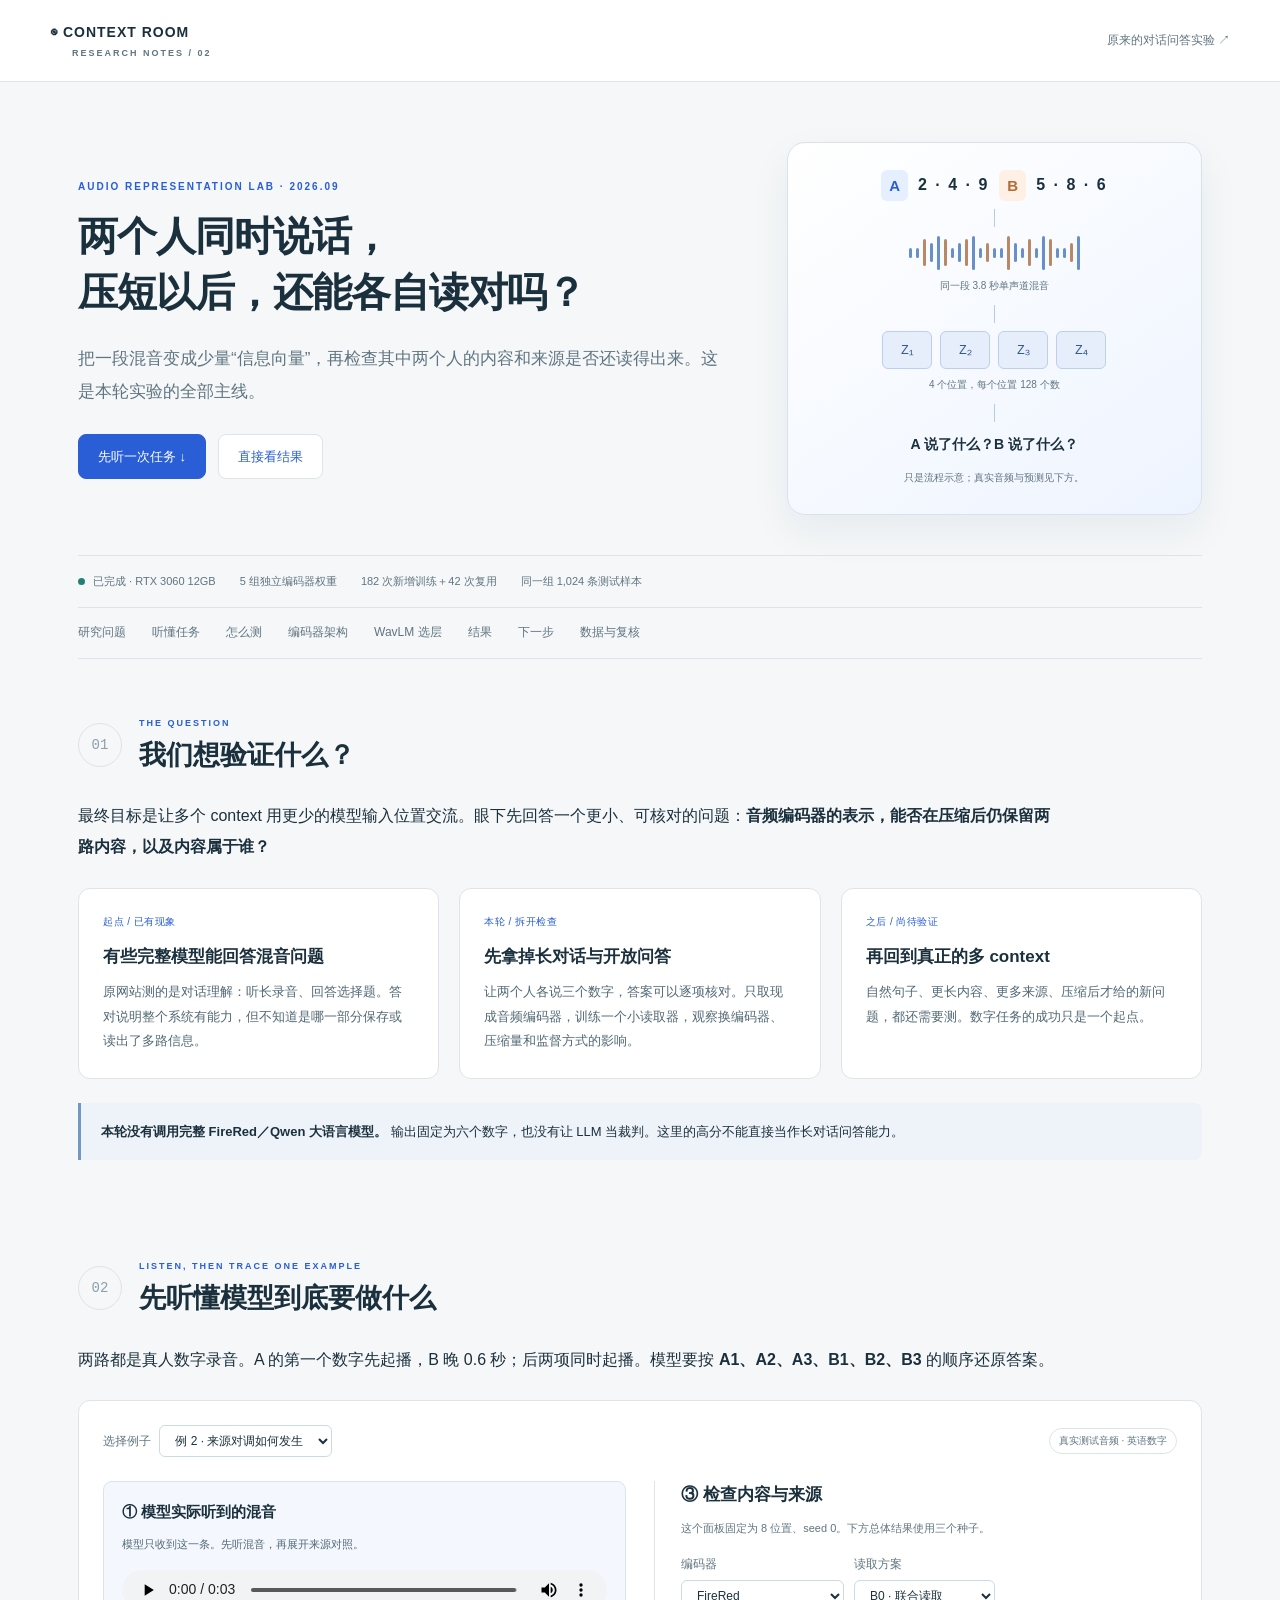
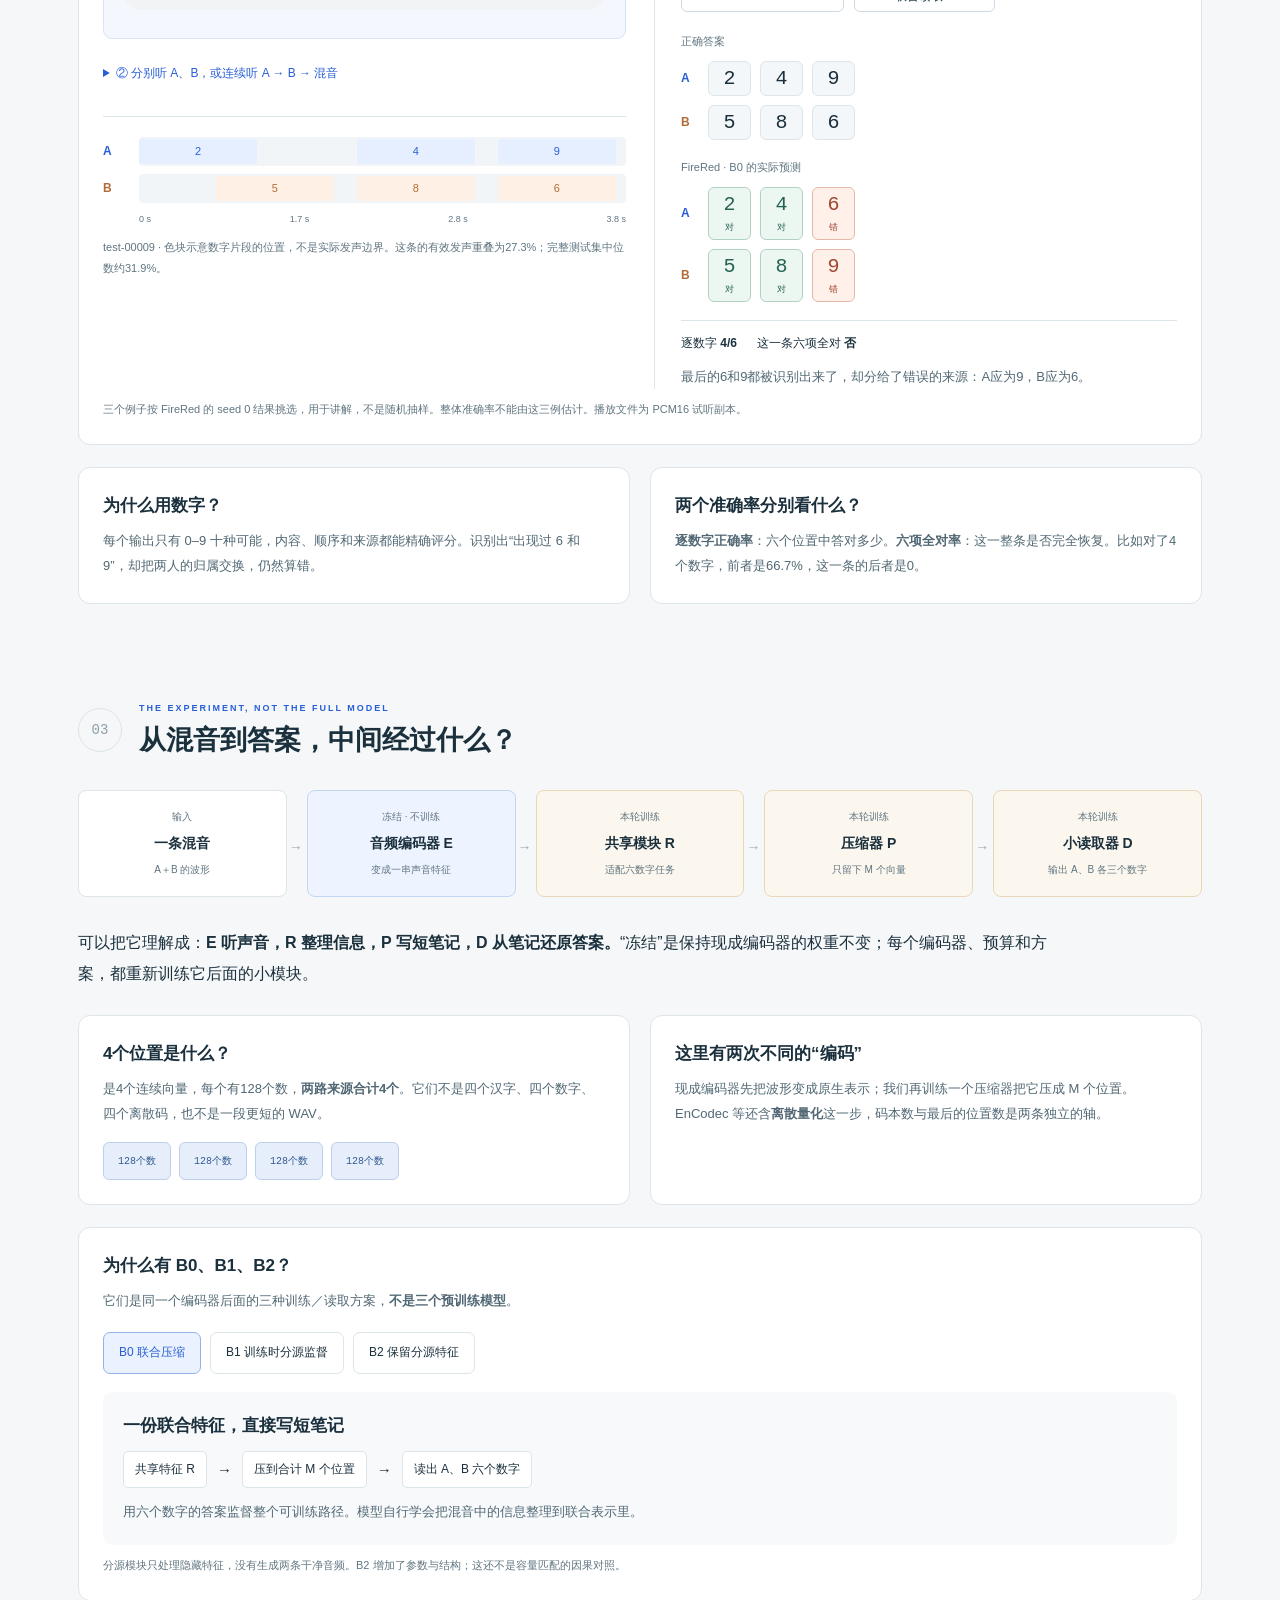
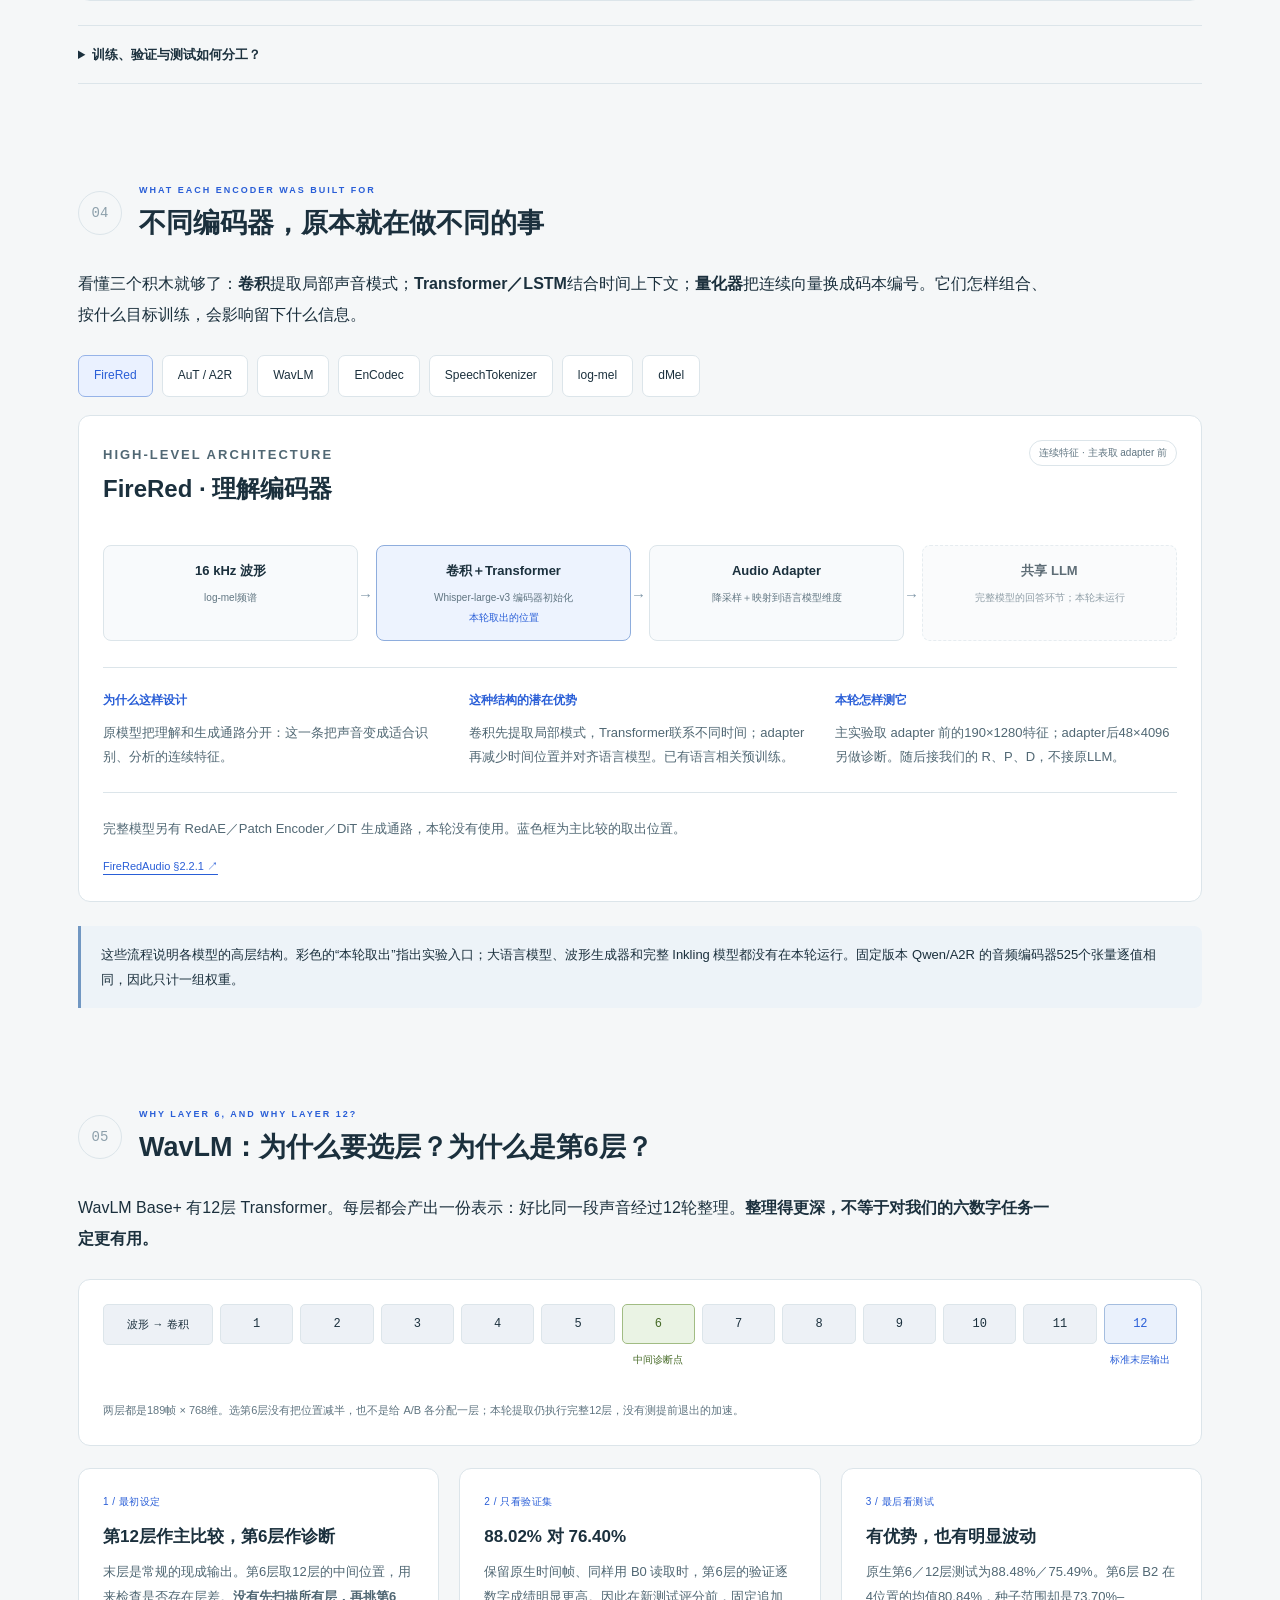
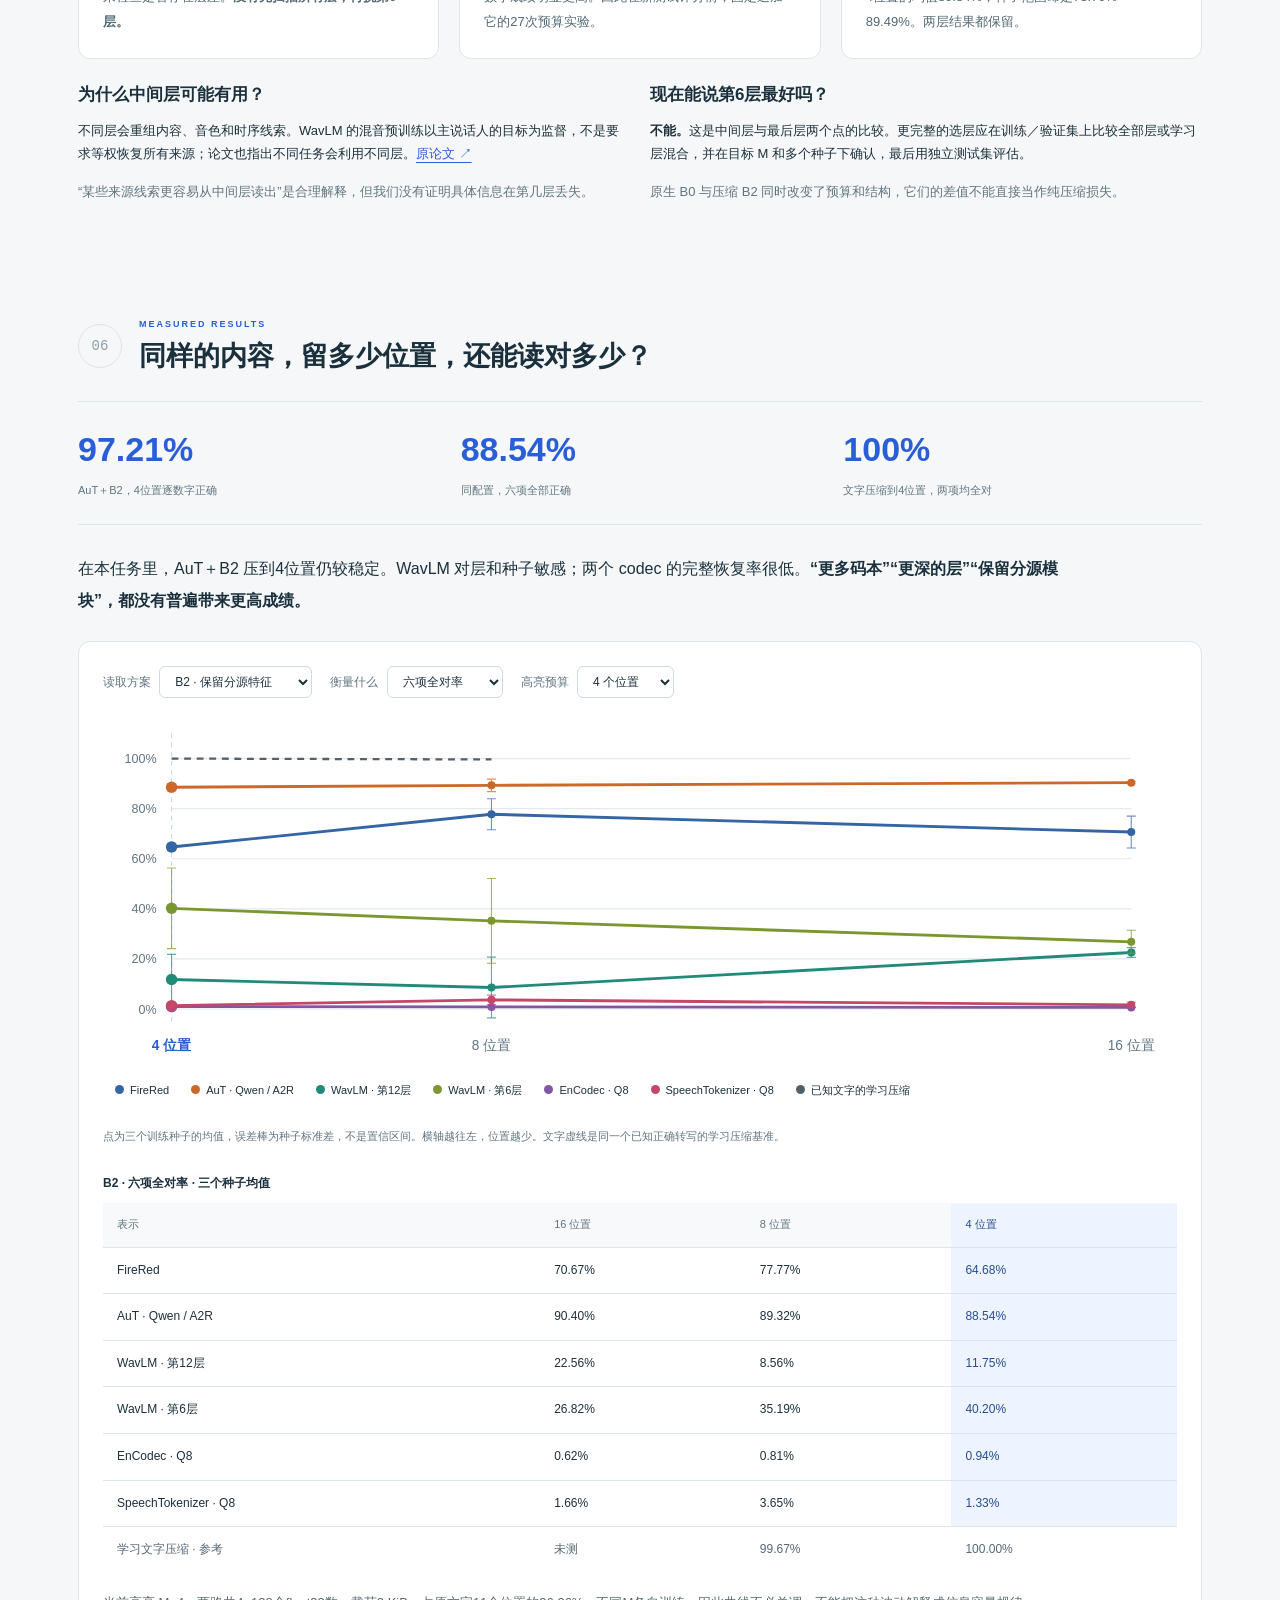
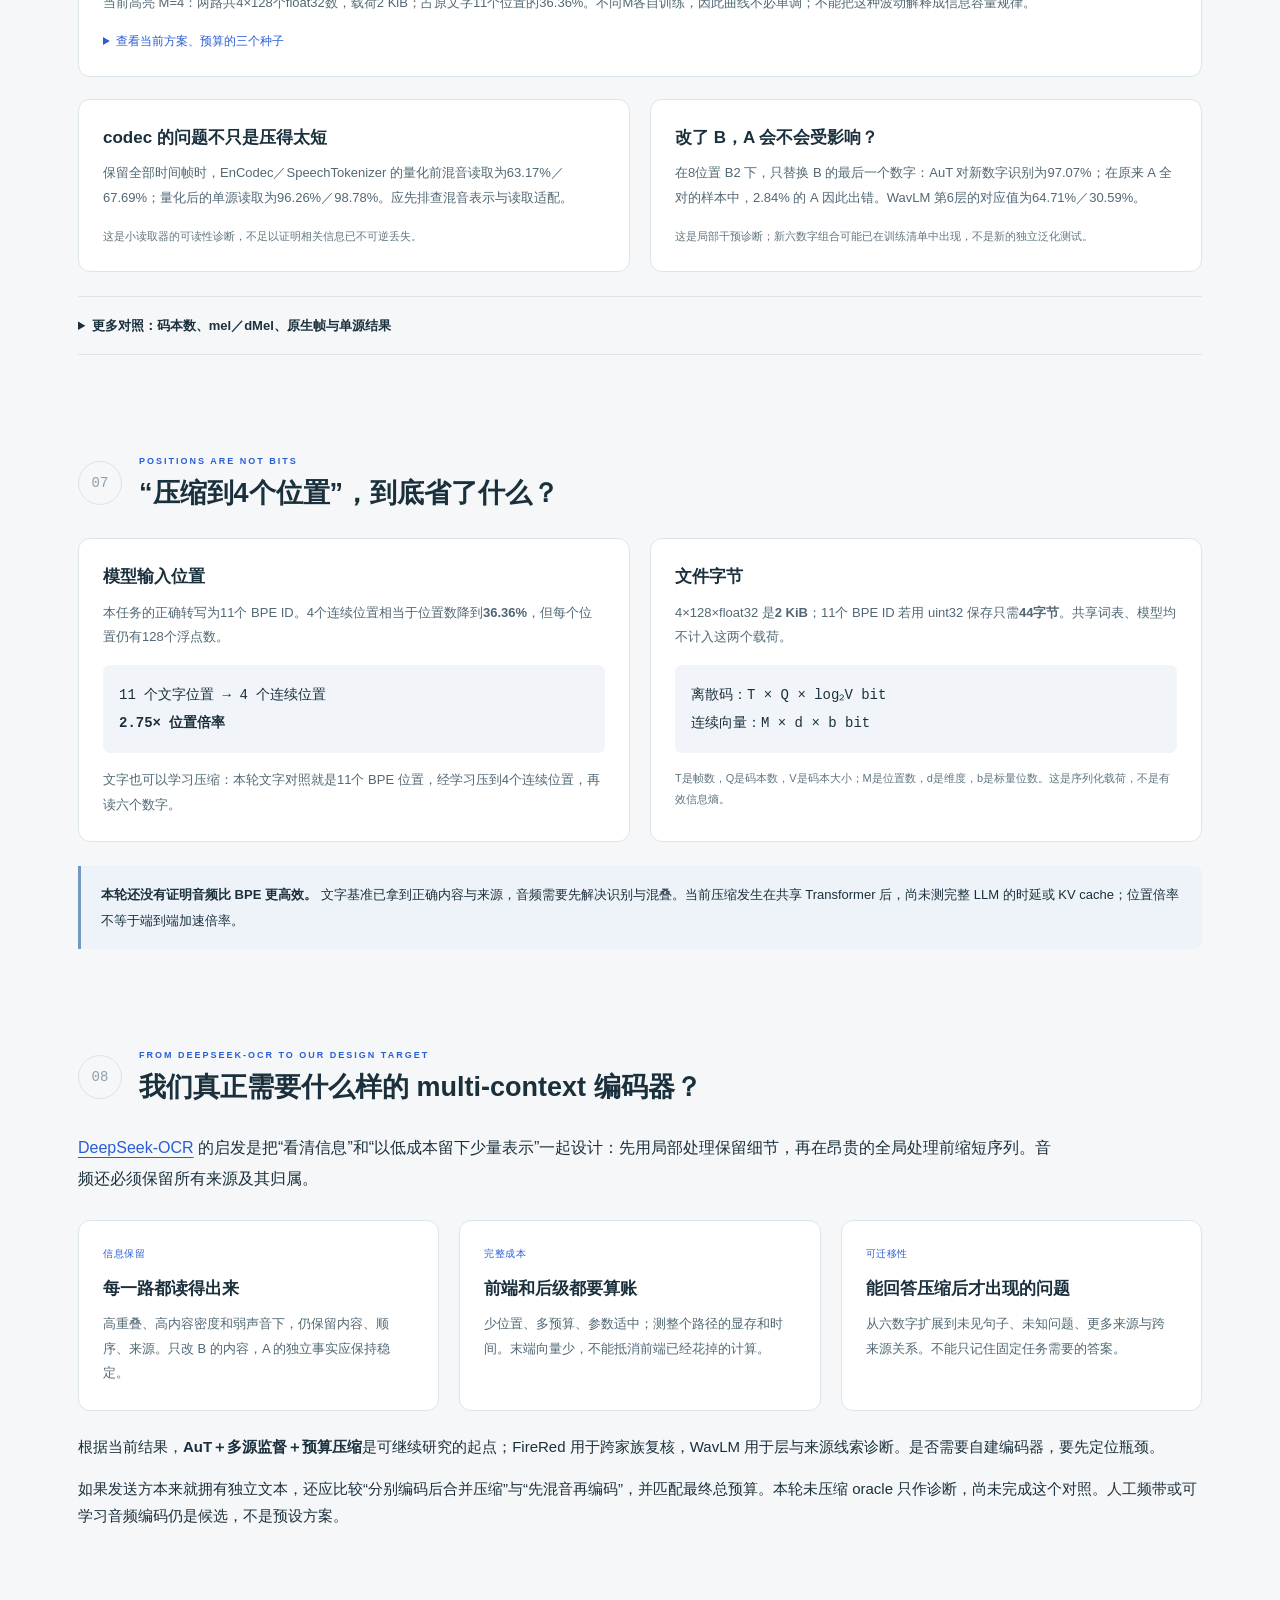
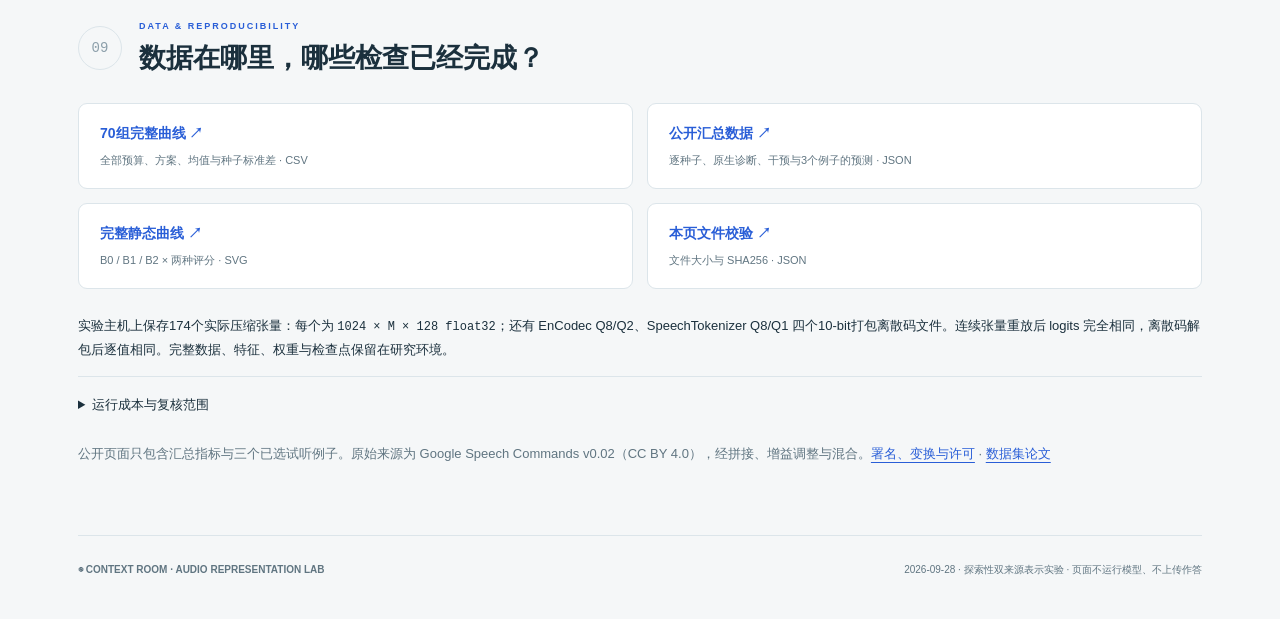
==== audio-token-efficiency/index.html @ 54727818 "Add high-level audio token efficiency report and listening examples" ====
<!doctype html>
<html lang="zh-CN">
<head>
  <meta charset="utf-8"><meta name="viewport" content="width=device-width,initial-scale=1">
  <meta name="description" content="从一个能听的双说话人数字任务开始，理解音频表示、压缩预算、WavLM 选层和五类编码器的比较。">
  <title>Audio Representation Lab · 两路内容，几个位置？</title>
  <link rel="icon" href="data:image/svg+xml,%3Csvg xmlns='http://www.w3.org/2000/svg' viewBox='0 0 40 40'%3E%3Ccircle cx='20' cy='20' r='15' fill='%23295ed7'/%3E%3Ccircle cx='20' cy='20' r='6' fill='white'/%3E%3C/svg%3E">
  <link rel="stylesheet" href="style.css"><script src="data.js" defer></script><script src="app.js" defer></script>
</head>
<body>
<a class="skip" href="#overview">跳到正文</a>
<header class="topbar"><a class="brand" href="https://yoev.github.io/spatial-context-audio/">◉ CONTEXT ROOM <span>RESEARCH NOTES / 02</span></a><a href="https://yoev.github.io/spatial-context-audio/#results">原来的对话问答实验 ↗</a></header>
<main>
  <section class="hero" id="overview">
    <div><p class="eyebrow">AUDIO REPRESENTATION LAB · 2026.09</p><h1>两个人同时说话，<br>压短以后，还能各自读对吗？</h1>
    <p class="lead">把一段混音变成少量“信息向量”，再检查其中两个人的内容和来源是否还读得出来。这是本轮实验的全部主线。</p>
    <div class="actions"><a class="button primary" href="#task">先听一次任务 ↓</a><a class="button" href="#results">直接看结果</a></div></div>
    <div class="hero-art" aria-label="实验示意：两个来源进入一段混音，再压成四个向量，读取两个来源的数字">
      <div class="art-row"><span class="source a">A</span><b>2 · 4 · 9</b><span class="source b">B</span><b>5 · 8 · 6</b></div>
      <div class="art-line"></div><div class="wave" aria-hidden="true"><i></i><i></i><i></i><i></i><i></i><i></i><i></i><i></i><i></i><i></i><i></i><i></i><i></i><i></i><i></i><i></i><i></i><i></i><i></i><i></i><i></i><i></i><i></i><i></i><i></i></div>
      <small>同一段 3.8 秒单声道混音</small><div class="art-line"></div><div class="token-art"><i>Z₁</i><i>Z₂</i><i>Z₃</i><i>Z₄</i></div><small>4 个位置，每个位置 128 个数</small><div class="art-line"></div><strong class="art-question">A 说了什么？B 说了什么？</strong><p class="fine">只是流程示意；真实音频与预测见下方。</p>
    </div>
  </section>
  <div class="status-line"><span class="status-dot"></span> 已完成 · RTX 3060 12GB <span>5 组独立编码器权重</span><span>182 次新增训练＋42 次复用</span><span>同一组 1,024 条测试样本</span></div>
  <nav class="section-nav" aria-label="报告目录"><a href="#why">研究问题</a><a href="#task">听懂任务</a><a href="#pipeline">怎么测</a><a href="#architectures">编码器架构</a><a href="#wavlm">WavLM 选层</a><a href="#results">结果</a><a href="#next">下一步</a><a href="#evidence">数据与复核</a></nav>

  <section id="why" class="section">
    <div class="section-head"><span class="section-number">01</span><div><p class="eyebrow">THE QUESTION</p><h2>我们想验证什么？</h2></div></div>
    <p class="intro">最终目标是让多个 context 用更少的模型输入位置交流。眼下先回答一个更小、可核对的问题：<strong>音频编码器的表示，能否在压缩后仍保留两路内容，以及内容属于谁？</strong></p>
    <div class="three-grid"><article class="card"><span class="step-label">起点 / 已有现象</span><h3>有些完整模型能回答混音问题</h3><p>原网站测的是对话理解：听长录音、回答选择题。答对说明整个系统有能力，但不知道是哪一部分保存或读出了多路信息。</p></article><article class="card"><span class="step-label">本轮 / 拆开检查</span><h3>先拿掉长对话与开放问答</h3><p>让两个人各说三个数字，答案可以逐项核对。只取现成音频编码器，训练一个小读取器，观察换编码器、压缩量和监督方式的影响。</p></article><article class="card"><span class="step-label">之后 / 尚待验证</span><h3>再回到真正的多 context</h3><p>自然句子、更长内容、更多来源、压缩后才给的新问题，都还需要测。数字任务的成功只是一个起点。</p></article></div>
    <div class="callout"><strong>本轮没有调用完整 FireRed／Qwen 大语言模型。</strong> 输出固定为六个数字，也没有让 LLM 当裁判。这里的高分不能直接当作长对话问答能力。</div>
  </section>

  <section id="task" class="section">
    <div class="section-head"><span class="section-number">02</span><div><p class="eyebrow">LISTEN, THEN TRACE ONE EXAMPLE</p><h2>先听懂模型到底要做什么</h2></div></div>
    <p class="intro">两路都是真人数字录音。A 的第一个数字先起播，B 晚 0.6 秒；后两项同时起播。模型要按 <strong>A1、A2、A3、B1、B2、B3</strong> 的顺序还原答案。</p>
    <div class="card example-panel">
      <div class="panel-top"><label>选择例子 <select id="example-select"><option value="test-00009">例 2 · 来源对调如何发生</option><option value="test-00000">例 1 · 两种方案都答对</option><option value="test-00005">例 3 · 分源后仍有错误</option></select></label><span class="tag">真实测试音频 · 英语数字</span></div>
      <div class="example-grid"><div>
        <div class="player main-player"><h3>① 模型实际听到的混音</h3><p>模型只收到这一条。先听混音，再展开来源对照。</p><audio id="audio-mix" controls preload="metadata" aria-label="播放实际测试混音"></audio></div>
        <details class="sources"><summary>② 分别听 A、B，或连续听 A → B → 混音</summary><div class="source-players"><div><label class="a-text" for="audio-a">单独 A</label><audio id="audio-a" controls preload="none"></audio></div><div><label class="b-text" for="audio-b">单独 B</label><audio id="audio-b" controls preload="none"></audio></div></div><label for="audio-walk">完整讲解顺序：A → 静音 → B → 静音 → 混音</label><audio id="audio-walk" controls preload="none"></audio><p class="fine">单独来源与串联音频只供人理解，没有额外提供给混音读取器。</p></details>
        <div id="timeline" class="timeline" aria-label="两路数字的名义起播时间"></div><p id="overlap-note" class="fine"></p>
      </div><div class="answer-panel"><h3>③ 检查内容与来源</h3><p class="fine">这个面板固定为 8 位置、seed 0。下方总体结果使用三个种子。</p><div class="small-filters"><label>编码器 <select id="example-model"></select></label><label>读取方案 <select id="example-mode"><option value="B0">B0 · 联合读取</option><option value="B2">B2 · 保留分源特征</option></select></label></div><div id="example-answer" aria-live="polite"></div><p id="example-explanation" class="note"></p></div></div>
      <p class="fine">三个例子按 FireRed 的 seed 0 结果挑选，用于讲解，不是随机抽样。整体准确率不能由这三例估计。播放文件为 PCM16 试听副本。</p>
    </div>
    <div class="two-grid"><article class="card"><h3>为什么用数字？</h3><p>每个输出只有 0–9 十种可能，内容、顺序和来源都能精确评分。识别出“出现过 6 和 9”，却把两人的归属交换，仍然算错。</p></article><article class="card"><h3>两个准确率分别看什么？</h3><p><strong>逐数字正确率</strong>：六个位置中答对多少。<strong>六项全对率</strong>：这一整条是否完全恢复。比如对了4个数字，前者是66.7%，这一条的后者是0。</p></article></div>
  </section>

  <section id="pipeline" class="section">
    <div class="section-head"><span class="section-number">03</span><div><p class="eyebrow">THE EXPERIMENT, NOT THE FULL MODEL</p><h2>从混音到答案，中间经过什么？</h2></div></div>
    <div class="pipeline" aria-label="实际实验流程"><div class="pipe-block"><small>输入</small><strong>一条混音</strong><span>A＋B 的波形</span></div><div class="pipe-block frozen"><small>冻结 · 不训练</small><strong>音频编码器 E</strong><span>变成一串声音特征</span></div><div class="pipe-block learned"><small>本轮训练</small><strong>共享模块 R</strong><span>适配六数字任务</span></div><div class="pipe-block learned"><small>本轮训练</small><strong>压缩器 P</strong><span>只留下 M 个向量</span></div><div class="pipe-block learned"><small>本轮训练</small><strong>小读取器 D</strong><span>输出 A、B 各三个数字</span></div></div>
    <p class="intro">可以把它理解成：<strong>E 听声音，R 整理信息，P 写短笔记，D 从笔记还原答案。</strong>“冻结”是保持现成编码器的权重不变；每个编码器、预算和方案，都重新训练它后面的小模块。</p>
    <div class="two-grid"><article class="card"><h3>4个位置是什么？</h3><p>是4个连续向量，每个有128个数，<strong>两路来源合计4个</strong>。它们不是四个汉字、四个数字、四个离散码，也不是一段更短的 WAV。</p><div class="token-art inline-tokens"><i>128个数</i><i>128个数</i><i>128个数</i><i>128个数</i></div></article><article class="card"><h3>这里有两次不同的“编码”</h3><p>现成编码器先把波形变成原生表示；我们再训练一个压缩器把它压成 M 个位置。EnCodec 等还含<strong>离散量化</strong>这一步，码本数与最后的位置数是两条独立的轴。</p></article></div>
    <div class="card scheme-card"><h3>为什么有 B0、B1、B2？</h3><p>它们是同一个编码器后面的三种训练／读取方案，<strong>不是三个预训练模型</strong>。</p><div class="segmented" id="scheme-tabs" role="group" aria-label="查看读取方案"><button data-scheme="B0" aria-pressed="true">B0 联合压缩</button><button data-scheme="B1" aria-pressed="false">B1 训练时分源监督</button><button data-scheme="B2" aria-pressed="false">B2 保留分源特征</button></div><div id="scheme-content" aria-live="polite"></div><p class="fine">分源模块只处理隐藏特征，没有生成两条干净音频。B2 增加了参数与结构；这还不是容量匹配的因果对照。</p></div>
    <details class="method-details"><summary>训练、验证与测试如何分工？</summary><div class="three-grid"><div><strong>4,096 条 · 训练</strong><p>用已知的六个正确数字更新小模块；B1/B2 再加按来源的辅助识别损失。</p></div><div><strong>512 条 · 验证</strong><p>选择检查点；WavLM 第6层的完整补测也由验证成绩触发。</p></div><div><strong>1,024 条 · 测试</strong><p>所有新增训练完成后统一评分。说话人、录音与完整六数字组合在划分间隔离。</p></div></div><p>每配置三个随机种子；最多40轮、相同优化器与128维小读取结构。原生帧、单源和量化诊断只用一个种子。182是新增训练次数；42次旧运行明确复用。</p><p class="fine">这是 v1/v2 已查看过的测试集上的探索性扩展，尚需新的独立数据验证泛化。完整训练实现与实验记录保存在研究工作区。</p></details>
  </section>

  <section id="architectures" class="section">
    <div class="section-head"><span class="section-number">04</span><div><p class="eyebrow">WHAT EACH ENCODER WAS BUILT FOR</p><h2>不同编码器，原本就在做不同的事</h2></div></div>
    <p class="intro">看懂三个积木就够了：<strong>卷积</strong>提取局部声音模式；<strong>Transformer／LSTM</strong>结合时间上下文；<strong>量化器</strong>把连续向量换成码本编号。它们怎样组合、按什么目标训练，会影响留下什么信息。</p>
    <div class="model-tabs" id="architecture-tabs" role="group" aria-label="选择编码器架构"></div><article id="architecture-card" class="card architecture-card" aria-live="polite"></article>
    <div class="callout">这些流程说明各模型的高层结构。彩色的“本轮取出”指出实验入口；大语言模型、波形生成器和完整 Inkling 模型都没有在本轮运行。固定版本 Qwen/A2R 的音频编码器525个张量逐值相同，因此只计一组权重。</div>
  </section>

  <section id="wavlm" class="section">
    <div class="section-head"><span class="section-number">05</span><div><p class="eyebrow">WHY LAYER 6, AND WHY LAYER 12?</p><h2>WavLM：为什么要选层？为什么是第6层？</h2></div></div>
    <p class="intro">WavLM Base+ 有12层 Transformer。每层都会产出一份表示：好比同一段声音经过12轮整理。<strong>整理得更深，不等于对我们的六数字任务一定更有用。</strong></p>
    <div class="card"><div class="layer-stack" aria-label="WavLM 12层示意"><span class="layer-input">波形 → 卷积</span><span>1</span><span>2</span><span>3</span><span>4</span><span>5</span><span class="layer-tap middle">6<small>中间诊断点</small></span><span>7</span><span>8</span><span>9</span><span>10</span><span>11</span><span class="layer-tap last">12<small>标准末层输出</small></span></div><p class="fine">两层都是189帧 × 768维。选第6层没有把位置减半，也不是给 A/B 各分配一层；本轮提取仍执行完整12层，没有测提前退出的加速。</p></div>
    <div class="three-grid"><article class="card"><span class="step-label">1 / 最初设定</span><h3>第12层作主比较，第6层作诊断</h3><p>末层是常规的现成输出。第6层取12层的中间位置，用来检查是否存在层差。<strong>没有先扫描所有层，再挑第6层。</strong></p></article><article class="card"><span class="step-label">2 / 只看验证集</span><h3>88.02% 对 76.40%</h3><p>保留原生时间帧、同样用 B0 读取时，第6层的验证逐数字成绩明显更高。因此在新测试评分前，固定追加它的27次预算实验。</p></article><article class="card"><span class="step-label">3 / 最后看测试</span><h3>有优势，也有明显波动</h3><p>原生第6／12层测试为88.48%／75.49%。第6层 B2 在4位置的均值80.84%，种子范围却是73.70%–89.49%。两层结果都保留。</p></article></div>
    <div class="two-grid"><div><h3>为什么中间层可能有用？</h3><p>不同层会重组内容、音色和时序线索。WavLM 的混音预训练以主说话人的目标为监督，不是要求等权恢复所有来源；论文也指出不同任务会利用不同层。<a href="https://arxiv.org/html/2110.13900v2#S4">原论文 ↗</a></p><p class="fine">“某些来源线索更容易从中间层读出”是合理解释，但我们没有证明具体信息在第几层丢失。</p></div><div><h3>现在能说第6层最好吗？</h3><p><strong>不能。</strong>这是中间层与最后层两个点的比较。更完整的选层应在训练／验证集上比较全部层或学习层混合，并在目标 M 和多个种子下确认，最后用独立测试集评估。</p><p class="fine">原生 B0 与压缩 B2 同时改变了预算和结构，它们的差值不能直接当作纯压缩损失。</p></div></div>
  </section>

  <section id="results" class="section">
    <div class="section-head"><span class="section-number">06</span><div><p class="eyebrow">MEASURED RESULTS</p><h2>同样的内容，留多少位置，还能读对多少？</h2></div></div>
    <div class="findings"><div><b>97.21%</b><span>AuT＋B2，4位置逐数字正确</span></div><div><b>88.54%</b><span>同配置，六项全部正确</span></div><div><b>100%</b><span>文字压缩到4位置，两项均全对</span></div></div>
    <p class="intro">在本任务里，AuT＋B2 压到4位置仍较稳定。WavLM 对层和种子敏感；两个 codec 的完整恢复率很低。<strong>“更多码本”“更深的层”“保留分源模块”，都没有普遍带来更高成绩。</strong></p>
    <div class="card results-card"><div class="filters"><label>读取方案 <select id="result-mode"><option value="B2">B2 · 保留分源特征</option><option value="B1">B1 · 训练期分源监督</option><option value="B0">B0 · 联合压缩</option></select></label><label>衡量什么 <select id="result-metric"><option value="all_labeled_correct">六项全对率</option><option value="digit_accuracy">逐数字正确率</option></select></label><label>高亮预算 <select id="result-budget"><option value="4">4 个位置</option><option value="8">8 个位置</option><option value="16">16 个位置</option></select></label></div><div id="result-chart" class="chart" aria-live="polite"></div><p class="fine">点为三个训练种子的均值，误差棒为种子标准差，不是置信区间。横轴越往左，位置越少。文字虚线是同一个已知正确转写的学习压缩基准。</p><div class="table-wrap"><table id="results-table"><caption>同数据、同预算的结果</caption><thead></thead><tbody></tbody></table></div><p id="budget-note" class="note"></p><details><summary>查看当前方案、预算的三个种子</summary><div class="table-wrap"><table id="seeds-table"><thead><tr><th>表示</th><th>seed 0</th><th>seed 1</th><th>seed 2</th></tr></thead><tbody></tbody></table></div></details></div>
    <div class="two-grid"><article class="card"><h3>codec 的问题不只是压得太短</h3><p>保留全部时间帧时，EnCodec／SpeechTokenizer 的量化前混音读取为63.17%／67.69%；量化后的单源读取为96.26%／98.78%。应先排查混音表示与读取适配。</p><p class="fine">这是小读取器的可读性诊断，不足以证明相关信息已不可逆丢失。</p></article><article class="card"><h3>改了 B，A 会不会受影响？</h3><p>在8位置 B2 下，只替换 B 的最后一个数字：AuT 对新数字识别为97.07%；在原来 A 全对的样本中，2.84% 的 A 因此出错。WavLM 第6层的对应值为64.71%／30.59%。</p><p class="fine">这是局部干预诊断；新六数字组合可能已在训练清单中出现，不是新的独立泛化测试。</p></article></div>
    <details class="method-details"><summary>更多对照：码本数、mel／dMel、原生帧与单源结果</summary><h3>同样 M=8，改变原生离散码本数</h3><p>Q 表示每帧的码本数量。每本1024项，即每个 ID 名义10 bit；后续码本补残差，不是给不同说话人分通道。</p><div class="table-wrap"><table id="codec-table"><thead><tr><th>表示</th><th>码率</th><th>B0 逐数字／全对</th><th>B2 逐数字／全对</th></tr></thead><tbody></tbody></table></div><h3>没有预训练的 mel／dMel，B0 对照</h3><div class="table-wrap"><table id="mel-table"><thead><tr><th>前端</th><th>16位置</th><th>8位置</th><th>4位置</th></tr></thead><tbody></tbody></table></div><p class="fine">每格为逐数字／六项全对。20／40 Hz 改变帧间隔；固定100 ms分析窗、80频带。dMel 量化为16档。本轮不等于完整 Inkling 模型，也不等于原 dMel 论文的全部配置。</p><h3>不缩短原生帧与单源诊断（单种子）</h3><div class="table-wrap"><table id="native-table"><thead><tr><th>编码器</th><th>条件</th><th>逐数字</th><th>全部被评分项正确</th></tr></thead><tbody></tbody></table></div><p class="fine">“原生”仍经过128维投影和共享模块，不是无损读取；单源只评分三个数字。分开编码的 oracle 接收两条干净来源，混音主实验没有这些额外输入。</p></details>
  </section>

  <section id="compression" class="section">
    <div class="section-head"><span class="section-number">07</span><div><p class="eyebrow">POSITIONS ARE NOT BITS</p><h2>“压缩到4个位置”，到底省了什么？</h2></div></div>
    <div class="two-grid"><article class="card"><h3>模型输入位置</h3><p>本任务的正确转写为11个 BPE ID。4个连续位置相当于位置数降到<strong>36.36%</strong>，但每个位置仍有128个浮点数。</p><div class="formula">11 个文字位置 → 4 个连续位置<br><strong>2.75× 位置倍率</strong></div><p>文字也可以学习压缩：本轮文字对照就是11个 BPE 位置，经学习压到4个连续位置，再读六个数字。</p></article><article class="card"><h3>文件字节</h3><p>4×128×float32 是<strong>2 KiB</strong>；11个 BPE ID 若用 uint32 保存只需<strong>44字节</strong>。共享词表、模型均不计入这两个载荷。</p><div class="formula">离散码：T × Q × log₂V bit<br>连续向量：M × d × b bit</div><p class="fine">T是帧数，Q是码本数，V是码本大小；M是位置数，d是维度，b是标量位数。这是序列化载荷，不是有效信息熵。</p></article></div>
    <div class="callout"><strong>本轮还没有证明音频比 BPE 更高效。</strong> 文字基准已拿到正确内容与来源，音频需要先解决识别与混叠。当前压缩发生在共享 Transformer 后，尚未测完整 LLM 的时延或 KV cache；位置倍率不等于端到端加速倍率。</div>
  </section>

  <section id="next" class="section">
    <div class="section-head"><span class="section-number">08</span><div><p class="eyebrow">FROM DEEPSEEK-OCR TO OUR DESIGN TARGET</p><h2>我们真正需要什么样的 multi-context 编码器？</h2></div></div>
    <p class="intro"><a href="https://arxiv.org/html/2510.18234v1#S3.SS2">DeepSeek-OCR</a> 的启发是把“看清信息”和“以低成本留下少量表示”一起设计：先用局部处理保留细节，再在昂贵的全局处理前缩短序列。音频还必须保留所有来源及其归属。</p>
    <div class="three-grid"><article class="card"><span class="step-label">信息保留</span><h3>每一路都读得出来</h3><p>高重叠、高内容密度和弱声音下，仍保留内容、顺序、来源。只改 B 的内容，A 的独立事实应保持稳定。</p></article><article class="card"><span class="step-label">完整成本</span><h3>前端和后级都要算账</h3><p>少位置、多预算、参数适中；测整个路径的显存和时间。末端向量少，不能抵消前端已经花掉的计算。</p></article><article class="card"><span class="step-label">可迁移性</span><h3>能回答压缩后才出现的问题</h3><p>从六数字扩展到未见句子、未知问题、更多来源与跨来源关系。不能只记住固定任务需要的答案。</p></article></div>
    <p>根据当前结果，<strong>AuT＋多源监督＋预算压缩</strong>是可继续研究的起点；FireRed 用于跨家族复核，WavLM 用于层与来源线索诊断。是否需要自建编码器，要先定位瓶颈。</p>
    <p>如果发送方本来就拥有独立文本，还应比较“分别编码后合并压缩”与“先混音再编码”，并匹配最终总预算。本轮未压缩 oracle 只作诊断，尚未完成这个对照。人工频带或可学习音频编码仍是候选，不是预设方案。</p>
  </section>

  <section id="evidence" class="section evidence">
    <div class="section-head"><span class="section-number">09</span><div><p class="eyebrow">DATA & REPRODUCIBILITY</p><h2>数据在哪里，哪些检查已经完成？</h2></div></div>
    <div class="download-grid"><a href="curves.csv" download><strong>70组完整曲线 ↗</strong><span>全部预算、方案、均值与种子标准差 · CSV</span></a><a href="data.json" download><strong>公开汇总数据 ↗</strong><span>逐种子、原生诊断、干预与3个例子的预测 · JSON</span></a><a href="compression-curves.svg" download><strong>完整静态曲线 ↗</strong><span>B0 / B1 / B2 × 两种评分 · SVG</span></a><a href="manifest.json" download><strong>本页文件校验 ↗</strong><span>文件大小与 SHA256 · JSON</span></a></div>
    <p>实验主机上保存174个实际压缩张量：每个为 <code>1024 × M × 128 float32</code>；还有 EnCodec Q8/Q2、SpeechTokenizer Q8/Q1 四个10-bit打包离散码文件。连续张量重放后 logits 完全相同，离散码解包后逐值相同。完整数据、特征、权重与检查点保留在研究环境。</p>
    <details><summary>运行成本与复核范围</summary><div id="resource-summary"></div><p class="fine">在线为 batch=1，32样本×3次，包含波形构造、前处理、编码与读取，排除模型加载。codec 还计算诊断分支；WavLM 第6层仍运行全部12层。显存为 PyTorch peak allocated，含权重与临时张量，未隔离激活，也未扫描长输入。不能据此评价完整模型或长 context 成本。</p><p>新增特征以原生 float32、batch=1 提取，存为 float16。正式测试删除训练辅助头后的 logits 差值全部为0，四条新增在线路径与缓存结果逐值一致。不同编码器的预训练数据、规模、输入维度不同，比较用于选型，不是架构因果实验。</p></details>
    <p class="fine">公开页面只包含汇总指标与三个已选试听例子。原始来源为 Google Speech Commands v0.02（CC BY 4.0），经拼接、增益调整与混合。<a href="ATTRIBUTION.md">署名、变换与许可</a> · <a href="https://arxiv.org/abs/1804.03209">数据集论文</a></p>
  </section>
  <footer><strong>◉ CONTEXT ROOM · AUDIO REPRESENTATION LAB</strong><span>2026-09-28 · 探索性双来源表示实验 · 页面不运行模型、不上传作答</span></footer>
</main>
<noscript><div class="callout">请启用 JavaScript 以切换音频、架构与结果。文字说明可直接阅读，完整数值可下载 <a href="curves.csv">CSV</a>。</div></noscript>
</body></html>
---- audio-token-efficiency/style.css ----
:root{--ink:#1b303d;--muted:#607581;--blue:#295ed7;--teal:#247f76;--orange:#b26b38;--line:#dce5ea;--bg:#f5f7f8;--paper:#fff;--soft:#edf3fc}*{box-sizing:border-box}html{scroll-behavior:smooth;scroll-padding-top:86px}body{margin:0;background:var(--bg);color:var(--ink);font:15px/1.8 -apple-system,BlinkMacSystemFont,"Segoe UI","PingFang SC","Microsoft YaHei",sans-serif}a{color:var(--blue);text-underline-offset:4px}button,select{font:inherit}button,select,summary{cursor:pointer}a:focus-visible,button:focus-visible,select:focus-visible,summary:focus-visible{outline:3px solid #759fe9;outline-offset:4px}button,a,select,summary{touch-action:manipulation}button{color:var(--ink)}[hidden]{display:none!important}.skip{position:absolute;left:16px;top:-80px;background:white;padding:10px;z-index:5}.skip:focus{top:10px}.topbar{border-bottom:1px solid var(--line);background:white;display:flex;justify-content:space-between;align-items:center;padding:20px max(24px,calc((100vw - 1180px)/2));gap:20px}.topbar>a:last-child{font-size:12px;text-decoration:none;color:var(--muted)}.brand{font-weight:750;letter-spacing:1px;text-decoration:none;color:var(--ink);font-size:14px}.brand span{display:block;color:var(--muted);font-size:9px;letter-spacing:2px;margin-left:22px}main{max-width:1180px;margin:auto;padding:0 28px}.hero{display:grid;grid-template-columns:1.55fr 1fr;gap:65px;align-items:center;padding:60px 0 40px}.eyebrow{font-size:10px;letter-spacing:2px;color:var(--blue);font-weight:750;margin:0 0 12px}h1{font-size:40px;line-height:1.4;letter-spacing:-1px;margin:0 0 22px;font-weight:680}h2{font-size:27px;line-height:1.45;margin:0;font-weight:650}h3{font-size:17px;line-height:1.6;margin:0 0 10px}p{margin:10px 0 15px}.lead{font-size:17px;color:var(--muted);max-width:660px;line-height:1.95}.actions{display:flex;gap:12px;flex-wrap:wrap;margin-top:26px}.button{display:inline-block;padding:10px 19px;border:1px solid var(--line);border-radius:8px;background:white;font-size:13px;text-decoration:none}.primary{background:var(--blue);color:white;border-color:var(--blue)}.hero-art{border:1px solid #d7e2ef;background:linear-gradient(145deg,#fff,#eef4ff);border-radius:18px;padding:27px 24px;text-align:center;box-shadow:0 16px 40px #1c3a6710}.art-row{display:flex;align-items:center;justify-content:center;gap:10px}.art-row b{font-size:16px;letter-spacing:2px}.source{border-radius:6px;padding:2px 8px;font-weight:700}.a{background:#e6efff;color:var(--blue)}.b{background:#fff0e5;color:var(--orange)}.a-text{color:var(--blue)}.b-text{color:var(--orange)}.art-line{height:18px;width:1px;background:#b8cbe3;margin:8px auto}.wave{height:35px;display:flex;align-items:center;justify-content:center;gap:4px}.wave i{display:block;width:3px;background:#688fc7;border-radius:3px;height:10px}.wave i:nth-child(3n){height:27px;background:#b98965}.wave i:nth-child(4n){height:19px}.wave i:nth-child(5n){height:34px}.hero-art small{font-size:10px;color:var(--muted)}.token-art{display:flex;justify-content:center;gap:8px}.token-art i{display:flex;justify-content:center;align-items:center;background:#e7eefb;border:1px solid #bdcfea;color:#325b91;border-radius:6px;width:50px;height:38px;font-style:normal;font:13px ui-monospace,monospace}.art-question{font-size:14px}.hero-art .fine{margin-bottom:0;font-size:10px}.status-line{display:flex;flex-wrap:wrap;align-items:center;gap:10px 24px;color:var(--muted);border-top:1px solid var(--line);padding:16px 0;font-size:11px}.status-dot{width:7px;height:7px;border-radius:100%;background:var(--teal);margin-right:-16px}.section-nav{position:sticky;top:0;z-index:3;background:#f5f7f8f5;backdrop-filter:blur(10px);border-top:1px solid var(--line);border-bottom:1px solid var(--line);display:flex;gap:26px;padding:14px 0;overflow-x:auto}.section-nav a{font-size:12px;white-space:nowrap;color:var(--muted);text-decoration:none}.section-nav a:hover{color:var(--blue)}.section{padding:56px 0 18px;scroll-margin-top:0}.section-head{display:flex;gap:17px;align-items:center;margin-bottom:25px}.section-number{font:14px ui-monospace,monospace;color:#8c9faa;border:1px solid var(--line);width:44px;height:44px;border-radius:50%;display:grid;place-items:center;flex-shrink:0}.section-head .eyebrow{margin-bottom:5px;font-size:9px}.intro{font-size:16px;line-height:1.95;max-width:980px;margin-bottom:25px}.three-grid,.two-grid{display:grid;grid-template-columns:repeat(3,minmax(0,1fr));gap:20px;margin:22px 0}.two-grid{grid-template-columns:repeat(2,minmax(0,1fr))}.card{background:var(--paper);border:1px solid var(--line);border-radius:12px;padding:24px}.card p{color:#516874;font-size:13px;line-height:1.9}.card p:last-child{margin-bottom:0}.step-label{font-size:10px;color:var(--blue);letter-spacing:.5px;display:block;margin-bottom:12px}.callout{background:#edf3f8;border-left:3px solid #7197c2;border-radius:0 8px 8px 0;padding:16px 20px;margin:24px 0;font-size:13px;line-height:1.95}.panel-top{display:flex;align-items:center;justify-content:space-between;flex-wrap:wrap;gap:12px;margin-bottom:24px}label{font-size:12px;color:var(--muted)}select{background:white;color:var(--ink);border:1px solid #cddae4;border-radius:6px;padding:7px 11px;max-width:100%;font-size:12px;margin-left:5px}.tag{display:inline-block;border:1px solid var(--line);border-radius:20px;font-size:10px;color:var(--muted);padding:3px 9px}.example-grid{display:grid;grid-template-columns:1fr 1fr;gap:28px}.player{padding:18px;border:1px solid #d6e4f3;border-radius:9px;background:#f4f8fe}.player h3{font-size:15px}.player p{font-size:11px;margin-top:0}audio{width:100%;height:40px;display:block;margin:10px 0}.sources{margin:16px 0}.sources summary{font-size:12px;color:var(--blue);padding:8px 0}.source-players{display:grid;grid-template-columns:1fr 1fr;gap:10px;margin-top:12px}.sources>label{font-size:11px}.fine,.card .fine{font-size:11px;color:var(--muted);line-height:1.9}.note{font-size:12px;color:var(--muted);line-height:1.9}.timeline{margin-top:24px;border-top:1px solid var(--line);padding-top:12px}.timeline-row{display:grid;grid-template-columns:26px 1fr;align-items:center;gap:10px;margin:8px 0}.timeline-row strong{font-size:12px}.time-track{height:29px;position:relative;background:#f2f5f8;border-radius:4px}.time-clip{position:absolute;top:2px;height:25px;line-height:25px;font-size:11px;text-align:center;border-radius:3px}.time-labels{display:flex;justify-content:space-between;color:var(--muted);font-size:9px;margin-left:36px}.answer-panel{border-left:1px solid var(--line);padding-left:26px}.small-filters{display:flex;flex-wrap:wrap;gap:10px;margin:14px 0 20px}.small-filters label{display:flex;flex-direction:column;gap:5px}.small-filters select{margin-left:0}.answer-group{margin:12px 0 18px}.answer-label{font-size:11px;color:var(--muted);margin:8px 0}.digits-line{display:flex;align-items:center;gap:9px;margin:9px 0}.digits-line>strong{font-size:12px;width:18px}.digit{min-width:43px;border:1px solid var(--line);background:#f4f7fa;border-radius:6px;text-align:center;padding:5px 8px;font:20px ui-monospace,monospace}.digit small{display:block;font:9px -apple-system,sans-serif;margin-top:5px}.digit.correct{color:#256353;border-color:#b1d1c3;background:#edf7f2}.digit.wrong{color:#a04732;border-color:#e4b8a6;background:#fff0e9}.scoreline{display:flex;gap:20px;border-top:1px solid var(--line);padding-top:12px;font-size:12px}.pipeline{display:grid;grid-template-columns:repeat(5,1fr);gap:20px;margin:30px 0}.pipe-block{position:relative;border:1px solid var(--line);border-radius:8px;background:white;padding:17px 13px;text-align:center}.pipe-block:not(:last-child):after{content:'→';position:absolute;right:-17px;top:42%;color:#99aab7;font-size:14px}.pipe-block small,.pipe-block span{display:block;font-size:10px;color:var(--muted)}.pipe-block strong{display:block;font-size:14px;margin:5px 0}.frozen{background:#eef4ff;border-color:#c2d6f3}.learned{background:#fcf7ee;border-color:#e9d8b8}.inline-tokens{justify-content:flex-start;margin-top:16px;flex-wrap:wrap}.inline-tokens i{width:68px;font-size:10px}.segmented,.model-tabs{display:flex;gap:9px;flex-wrap:wrap;margin:18px 0}.segmented button,.model-tabs button{border:1px solid var(--line);background:white;padding:9px 15px;border-radius:7px;font-size:12px}.segmented button[aria-pressed=true],.model-tabs button[aria-pressed=true]{color:var(--blue);border-color:#96b3e8;background:#eaf1ff}.scheme-view{background:#f7f9fb;border-radius:9px;padding:20px}.scheme-path{display:flex;gap:10px;align-items:center;flex-wrap:wrap;margin:12px 0}.scheme-path span{padding:7px 11px;background:white;border:1px solid var(--line);border-radius:5px;font-size:12px}.scheme-path .retained{background:#eaf3ed;border-color:#bcd5c5}.scheme-path .aux{background:#fff3df;border-style:dashed;border-color:#d6b77c}.method-details{border-top:1px solid var(--line);border-bottom:1px solid var(--line);padding:17px 0;margin:24px 0;font-size:13px}.method-details summary{font-weight:650}.method-details h3{margin-top:25px}.method-details .three-grid{padding:10px}.method-details .three-grid p{font-size:12px}.architecture-title{display:flex;justify-content:space-between;gap:20px;align-items:start}.architecture-title h3{font-size:24px}.architecture-title p{margin:3px 0}.arch-flow{display:flex;align-items:stretch;gap:18px;margin:26px 0;flex-wrap:wrap}.arch-node{border:1px solid var(--line);border-radius:8px;padding:13px 17px;background:#f8fafc;position:relative;flex:1;min-width:130px;text-align:center}.arch-node:not(:last-child):after{content:'→';position:absolute;right:-16px;top:37%;color:#8299aa}.arch-node b{display:block;font-size:13px}.arch-node small{font-size:10px;color:var(--muted)}.arch-node.tap{border-color:#8eaddd;background:#edf3fe}.arch-node.off{border-style:dashed;opacity:.7}.arch-facts{display:grid;grid-template-columns:repeat(3,1fr);gap:24px;border-top:1px solid var(--line);padding-top:22px}.arch-facts h4{font-size:12px;margin:0 0 9px;color:var(--blue)}.arch-facts p{font-size:13px;margin:0}.arch-foot{margin-top:22px;padding-top:14px;border-top:1px solid var(--line);font-size:11px;color:var(--muted)}.arch-foot a{margin-right:18px}.layer-stack{display:grid;grid-template-columns:110px repeat(12,1fr);gap:7px;align-items:start;margin-bottom:55px}.layer-stack>span{background:#edf1f6;border:1px solid var(--line);border-radius:5px;padding:12px 0;text-align:center;font:12px ui-monospace,monospace;position:relative}.layer-stack .layer-input{font:11px/1.2 -apple-system,sans-serif;white-space:nowrap;padding:13px 3px}.layer-stack .middle{background:#eaf3e4;border-color:#a1bc83;color:#456925}.layer-stack .last{background:#eaf1fc;border-color:#a4bddf;color:var(--blue)}.layer-stack small{position:absolute;top:48px;left:50%;transform:translateX(-50%);width:95px;font:10px -apple-system,sans-serif}.findings{display:grid;grid-template-columns:repeat(3,1fr);gap:24px;margin:25px 0 28px;border-top:1px solid var(--line);border-bottom:1px solid var(--line);padding:22px 0}.findings b{font-size:34px;font-weight:550;color:var(--blue);display:block;line-height:1.5;font-variant-numeric:tabular-nums}.findings span{font-size:11px;color:var(--muted)}.filters{display:flex;gap:18px;flex-wrap:wrap;margin-bottom:15px}.chart svg{width:100%;height:auto;display:block}.chart-legend{display:flex;gap:10px 22px;flex-wrap:wrap;font-size:11px;padding:8px 12px 16px}.chart-legend i{display:inline-block;height:9px;width:9px;border-radius:50%;margin-right:6px}.table-wrap{overflow:auto;margin:18px 0}table{border-collapse:collapse;width:100%;font-size:12px;font-variant-numeric:tabular-nums}th,td{padding:12px 14px;border-bottom:1px solid var(--line);text-align:left;white-space:nowrap}th{font-size:11px;color:var(--muted);font-weight:500;background:#f7f9fb}tbody tr:last-child td{border-bottom:0}caption{text-align:left;font-size:12px;padding:8px 0;font-weight:600}.chosen{background:#eef4ff;color:#264d90}.text-baseline td{border-top:1px dashed #a5b4bf;color:#556875}.results-card details>summary{font-size:12px;color:var(--blue)}.two-grid>div>p{font-size:13px}.formula{font:14px/2 ui-monospace,monospace;padding:16px;background:#f1f5f9;border-radius:7px;margin:15px 0}.download-grid{display:grid;grid-template-columns:repeat(2,1fr);gap:14px;margin:25px 0}.download-grid a{display:block;border:1px solid var(--line);border-radius:9px;padding:17px 21px;background:white;text-decoration:none}.download-grid strong{display:block;font-size:14px}.download-grid span{display:block;font-size:11px;color:var(--muted);margin-top:5px}.evidence>p,.evidence details{font-size:13px}.evidence details{padding:16px 0;border-top:1px solid var(--line)}code{font:12px ui-monospace,monospace;overflow-wrap:anywhere}footer{border-top:1px solid var(--line);padding:25px 0 36px;margin-top:35px;display:flex;justify-content:space-between;gap:20px;font-size:10px;color:var(--muted)}footer strong{font-size:10px;font-weight:600}noscript .callout{margin:20px}
@media(max-width:1000px){.hero{gap:30px;grid-template-columns:1.4fr 1fr}h1{font-size:34px}.section-nav{gap:20px}.card{padding:21px}.three-grid{gap:15px}.hero-art{padding:22px 17px}.art-row{gap:6px}.art-row b{font-size:14px}.pipeline{gap:17px}.pipe-block{padding:15px 8px}.layer-stack{grid-template-columns:80px repeat(12,1fr);gap:4px}.layer-stack .layer-input{white-space:normal}.arch-facts{gap:18px}}
@media(max-width:720px){html{scroll-padding-top:70px}.topbar{padding:15px 20px}.topbar>a:last-child{font-size:10px}.brand{font-size:12px}.brand span{font-size:8px;letter-spacing:1px}main{padding:0 19px}.hero{display:block;padding:35px 0 26px}h1{font-size:32px;letter-spacing:-.5px}.lead{font-size:15px}.hero-art{margin-top:30px;max-width:420px;padding:22px}.status-line{gap:6px 20px;font-size:10px}.status-line>span:last-child{display:none}.section-nav{gap:22px;padding:12px 0}.section-nav a{font-size:11px}.section{padding-top:40px}.section-head{gap:12px;margin-bottom:20px}.section-number{width:35px;height:35px;font-size:12px}h2{font-size:23px}.section-head .eyebrow{font-size:8px;letter-spacing:1px}.intro{font-size:14px}.three-grid,.two-grid{grid-template-columns:1fr;gap:14px}.card{padding:20px}.card h3{font-size:16px}.example-grid{grid-template-columns:1fr;gap:24px}.answer-panel{border-left:0;border-top:1px solid var(--line);padding:22px 0 0}.panel-top{display:block}.panel-top select{margin:7px 0;width:100%}.panel-top .tag{margin-top:8px}.source-players{grid-template-columns:1fr}.pipeline{grid-template-columns:1fr;gap:19px}.pipe-block{display:grid;grid-template-columns:90px 1fr;align-items:center;text-align:left;padding:12px 16px}.pipe-block small{grid-row:1/3}.pipe-block strong{margin:0}.pipe-block:not(:last-child):after{content:'↓';top:auto;bottom:-20px;left:50%;right:auto}.pipeline+.intro{margin-top:25px}.segmented{gap:7px}.segmented button{padding:8px 10px;font-size:11px}.model-tabs{gap:7px}.model-tabs button{padding:8px 12px;font-size:11px}.architecture-title{display:block}.architecture-title .tag{margin-top:8px}.arch-flow{gap:13px;display:grid;grid-template-columns:1fr}.arch-node{min-width:0;text-align:left;padding:11px 14px}.arch-node:not(:last-child):after{content:'↓';left:50%;right:auto;top:auto;bottom:-17px;font-size:11px}.arch-facts{grid-template-columns:1fr;gap:18px}.layer-stack{grid-template-columns:repeat(6,1fr);gap:7px;row-gap:52px;margin-bottom:48px}.layer-stack .layer-input{grid-column:1/-1;max-width:180px}.layer-stack small{font-size:9px;width:75px}.findings{gap:11px;padding:18px 0}.findings b{font-size:26px}.findings span{font-size:10px;line-height:1.7;display:block}.filters{gap:12px;display:grid;grid-template-columns:1fr}.filters label{display:flex;justify-content:space-between;align-items:center}.filters select{width:65%;font-size:11px}.results-card{padding:16px}.chart-legend{font-size:10px;gap:8px 14px;padding:8px 0}.table-wrap{margin:15px -4px}th,td{padding:10px 9px;font-size:11px}.download-grid{grid-template-columns:1fr}footer{display:block}footer span{display:block;margin-top:9px}.callout{font-size:12px;padding:14px 17px}.formula{font-size:12px}}
@media(prefers-reduced-motion:reduce){html{scroll-behavior:auto}}
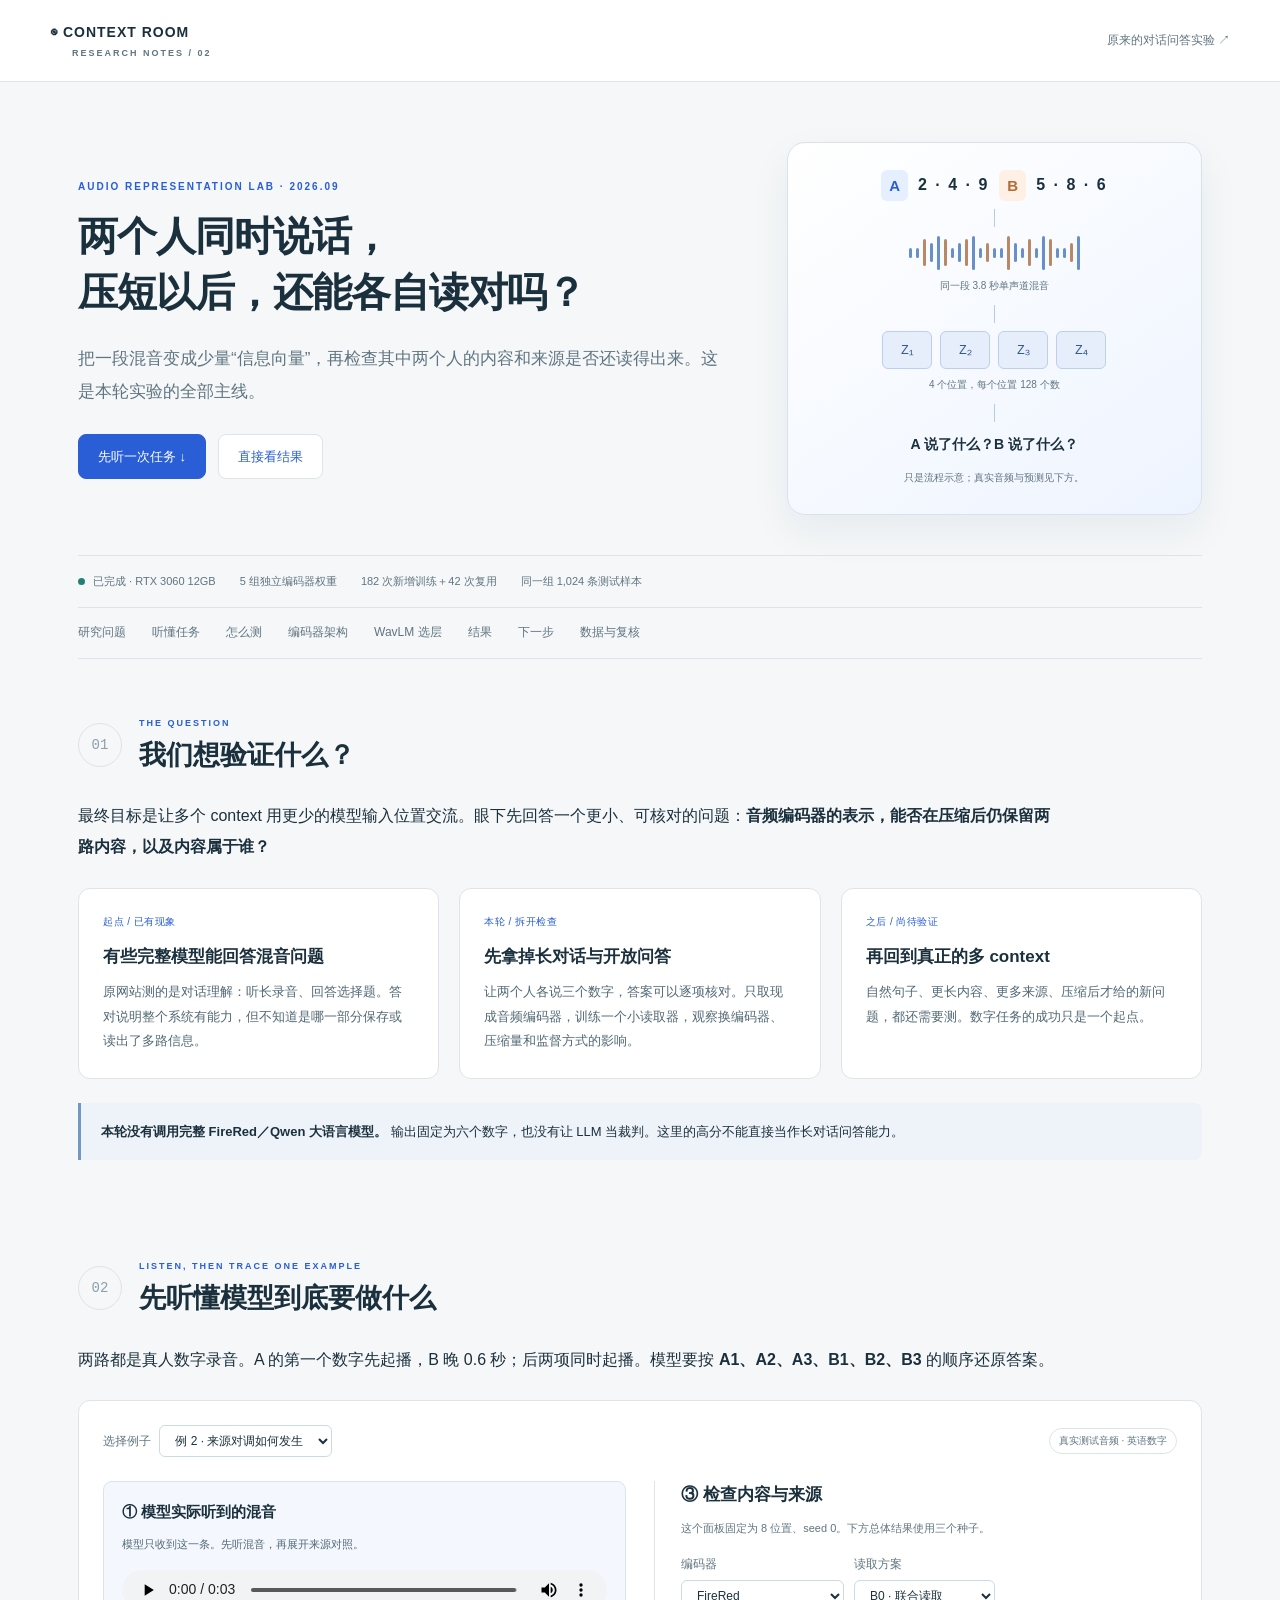
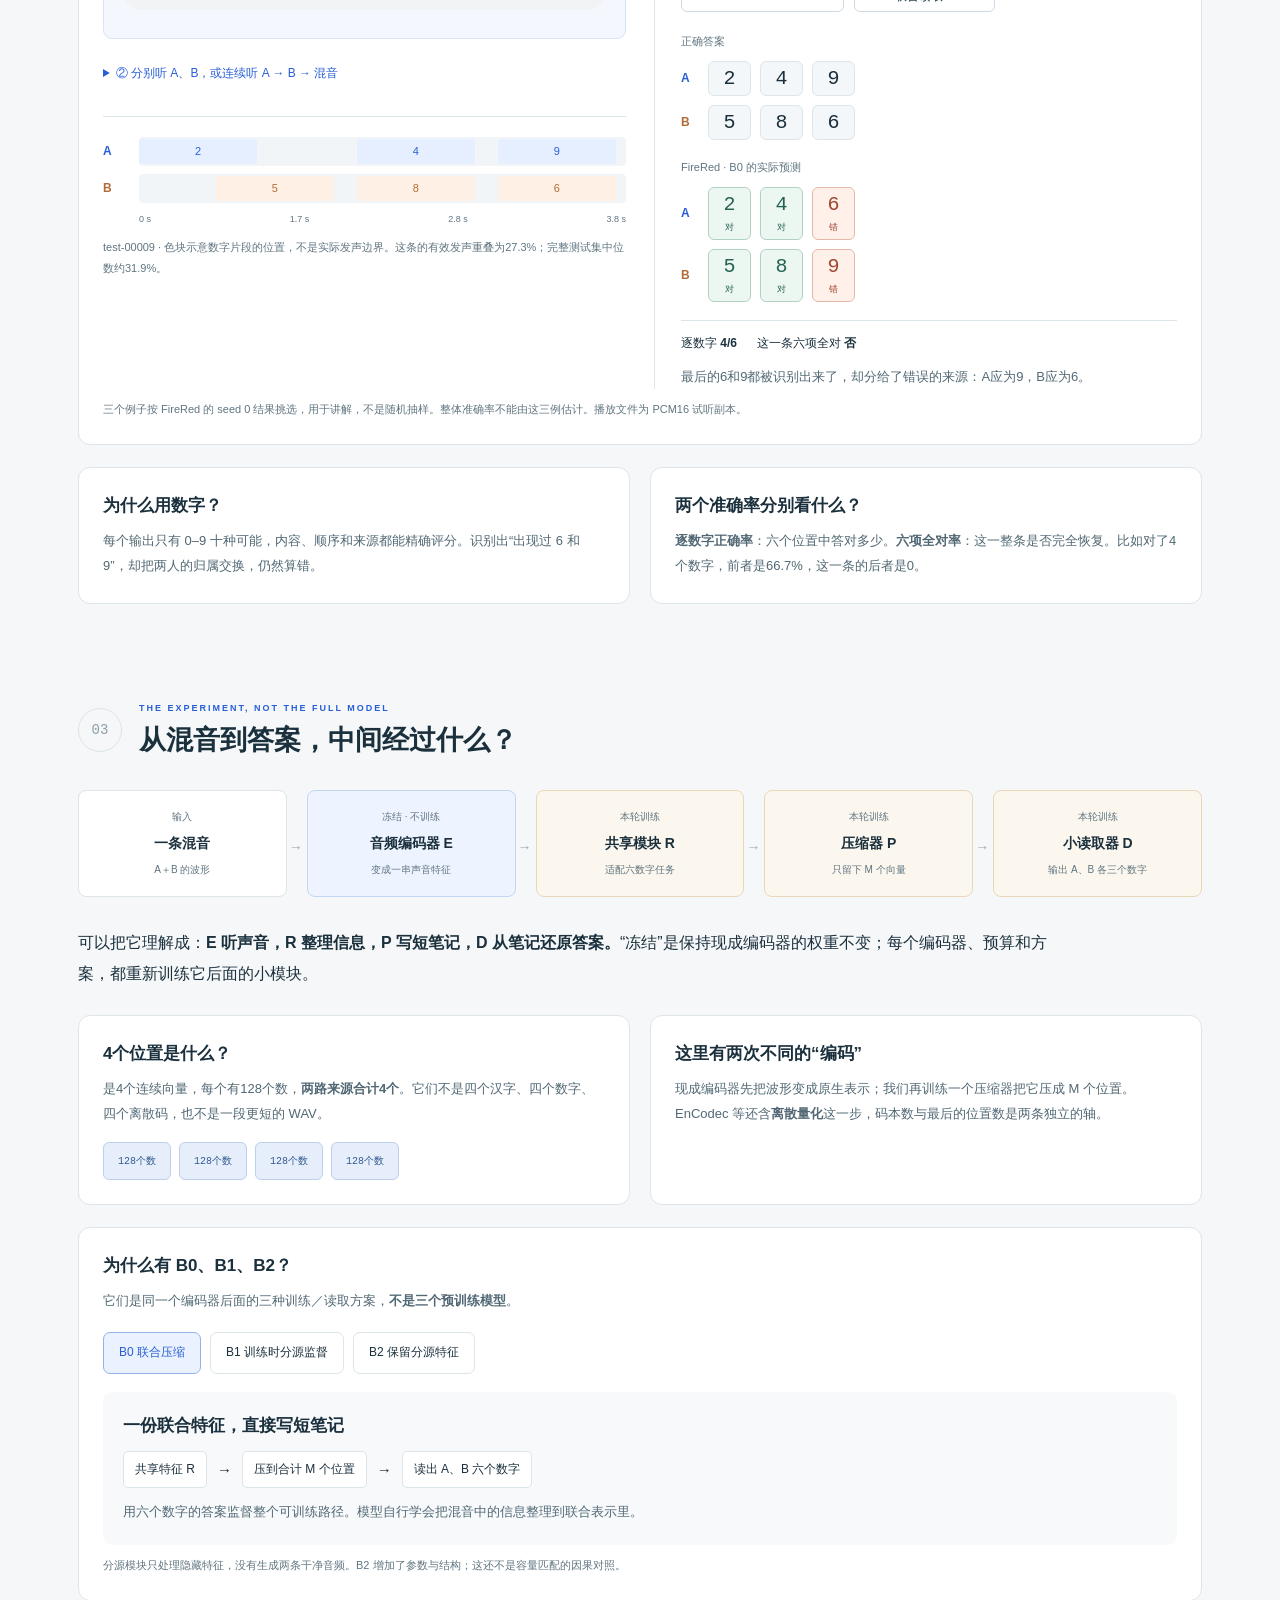
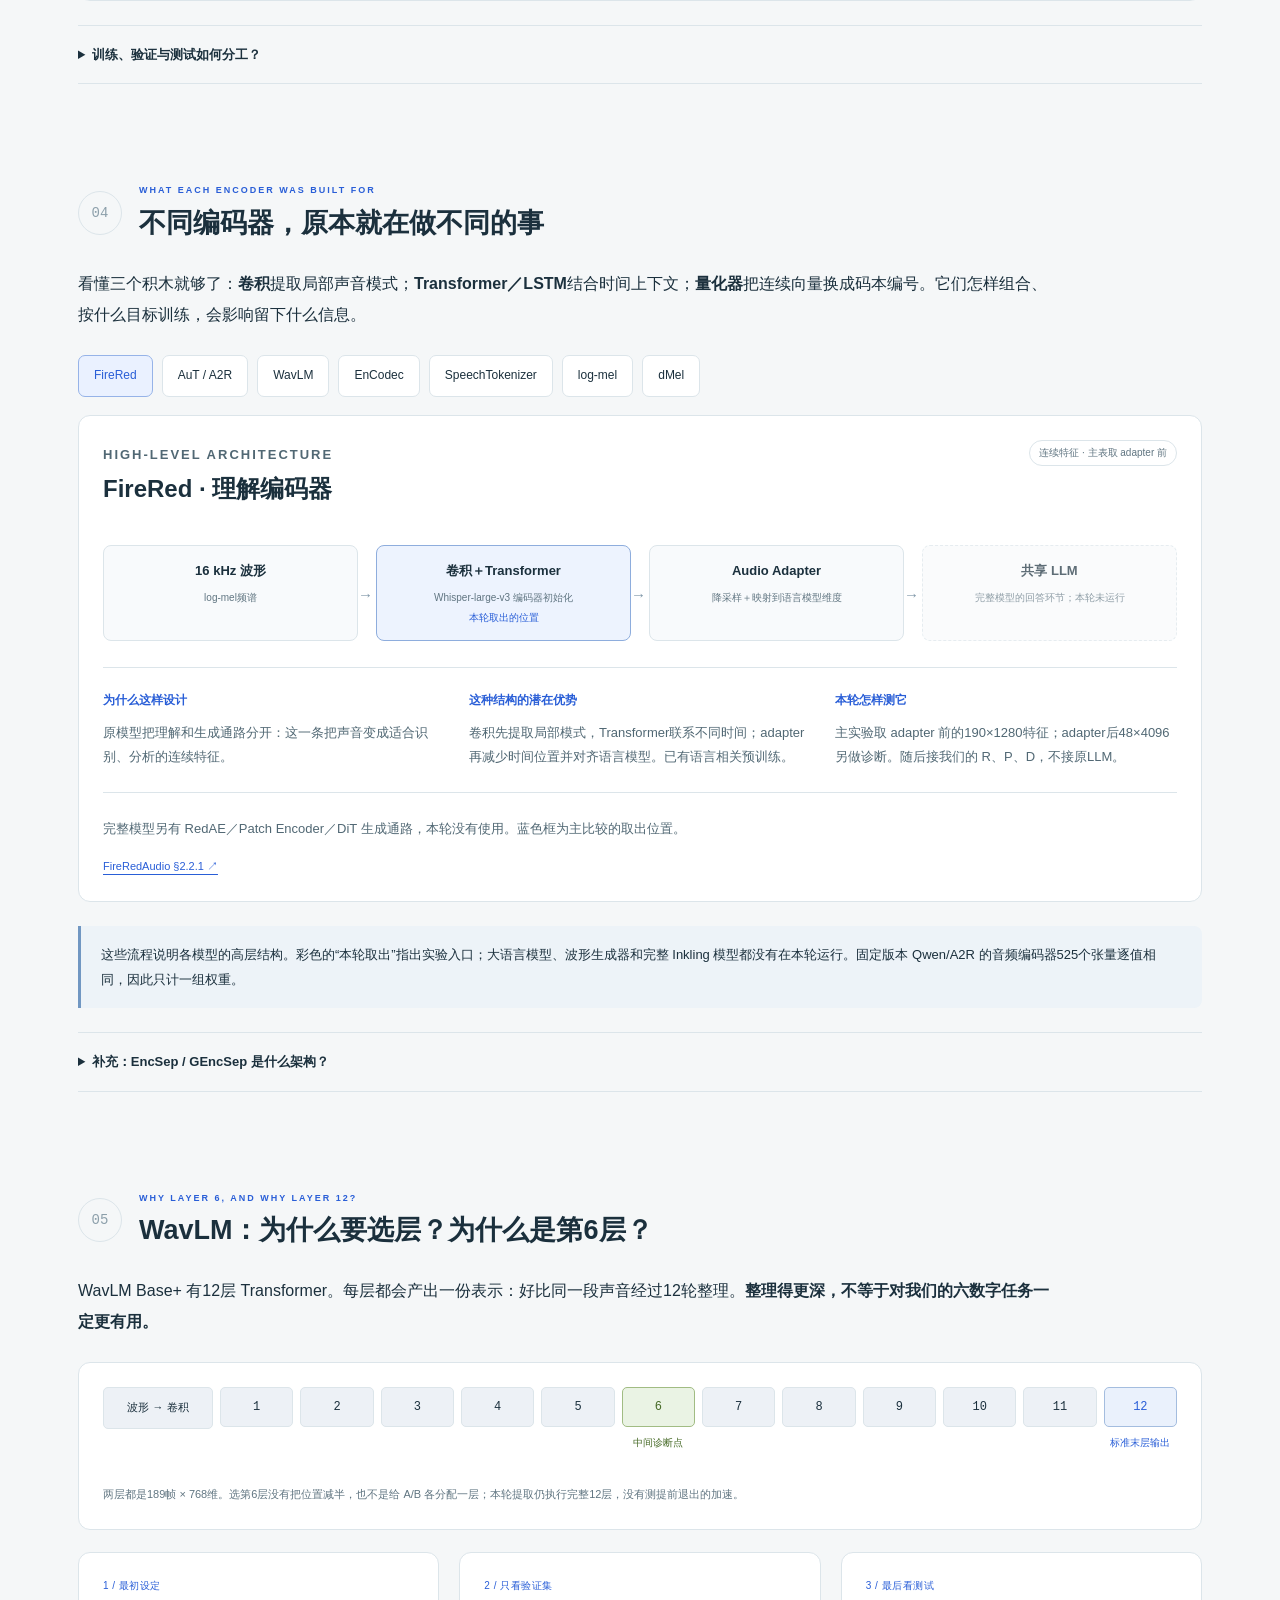
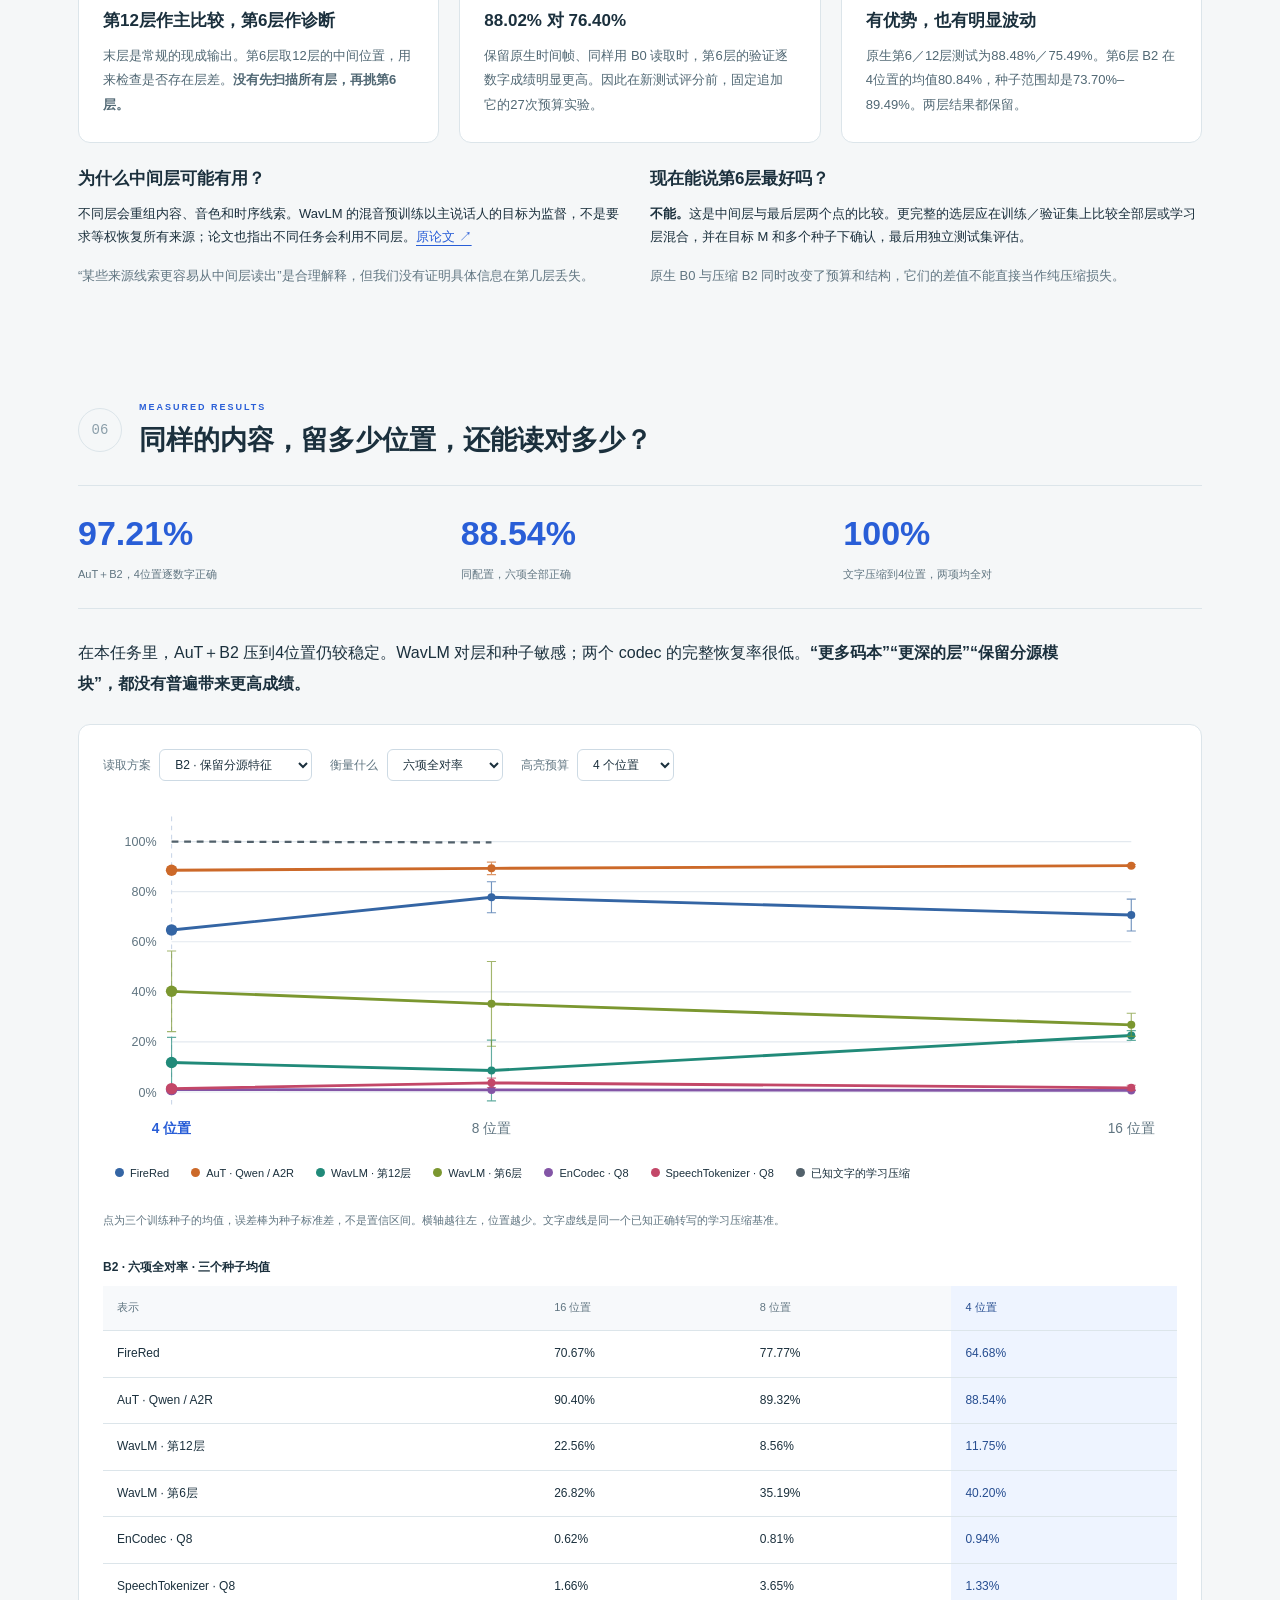
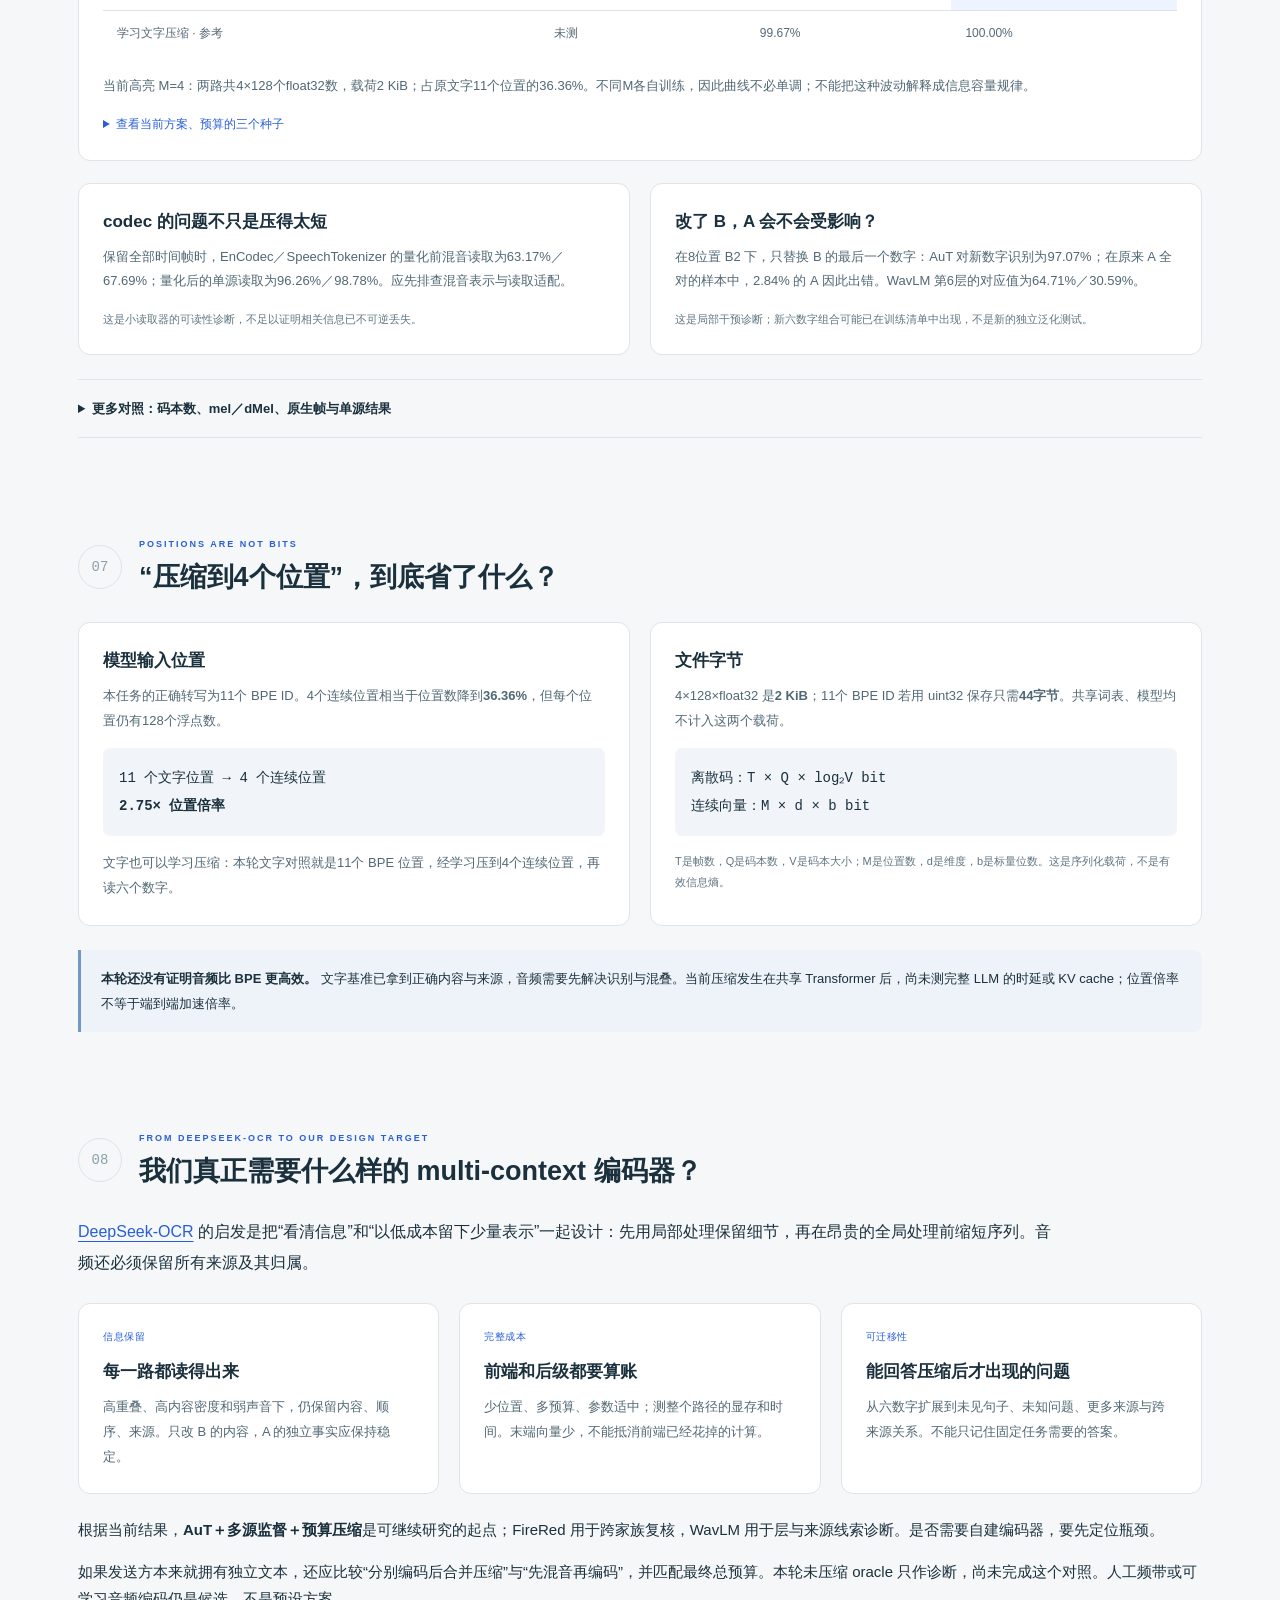
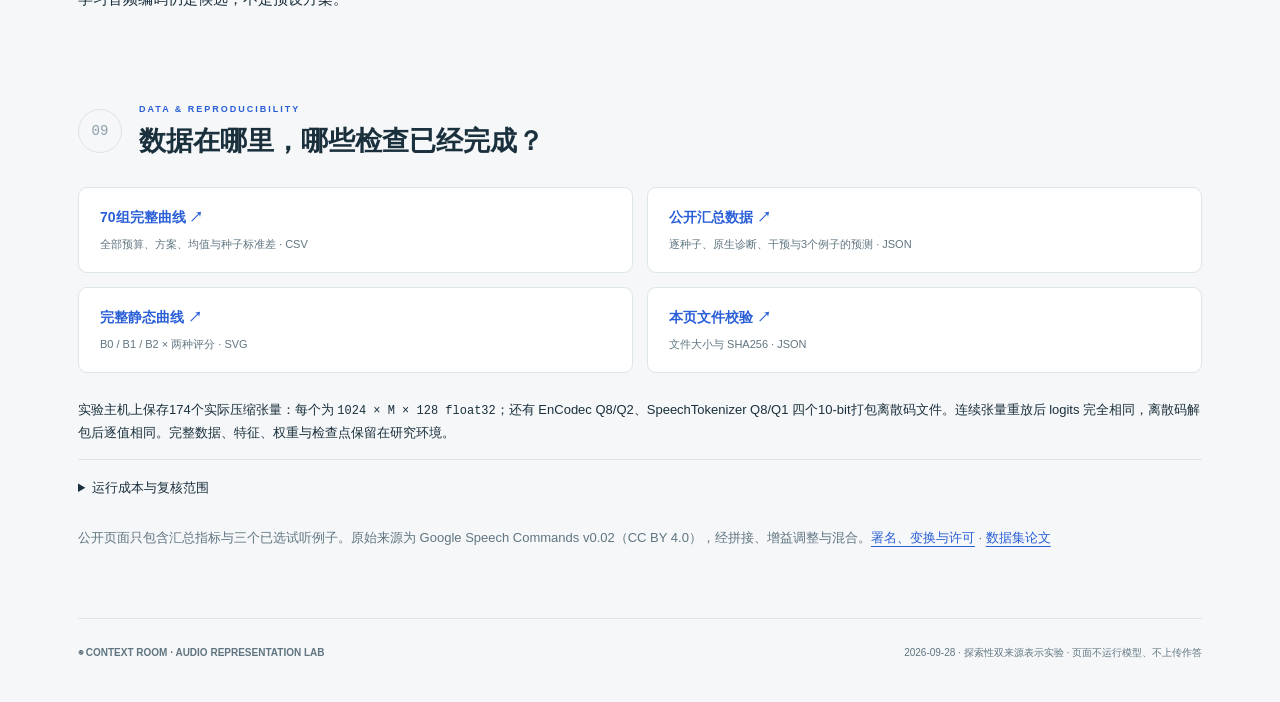
==== commit 75be5693: "Explain the EncSep and GEncSep architecture behind source supervision" ====
--- a/audio-token-efficiency/index.html
+++ b/audio-token-efficiency/index.html
@@ -60,6 +60,7 @@
     <p class="intro">看懂三个积木就够了：<strong>卷积</strong>提取局部声音模式；<strong>Transformer／LSTM</strong>结合时间上下文；<strong>量化器</strong>把连续向量换成码本编号。它们怎样组合、按什么目标训练，会影响留下什么信息。</p>
     <div class="model-tabs" id="architecture-tabs" role="group" aria-label="选择编码器架构"></div><article id="architecture-card" class="card architecture-card" aria-live="polite"></article>
     <div class="callout">这些流程说明各模型的高层结构。彩色的“本轮取出”指出实验入口；大语言模型、波形生成器和完整 Inkling 模型都没有在本轮运行。固定版本 Qwen/A2R 的音频编码器525个张量逐值相同，因此只计一组权重。</div>
+    <details class="method-details"><summary>补充：EncSep / GEncSep 是什么架构？</summary><p>这是启发 B1/B2 的多说话人识别框架。高层主线是：<strong>混音 → 共享编码器 → 隐藏特征分源 → 文字解码器</strong>。原论文用 LSTM 与各来源的线性分支，把联合特征变成多路表示，并用各路转写施加 CTC 监督。</p><p>EncSep 主要借这些辅助分支改善训练；GEncSep 再把分开的表示拼接起来，供注意力解码器读取。它们分离的是编码特征，不必生成干净波形。本轮采用冻结编码器、较小的来源分支和六数字监督，只借鉴思路，没有复现原论文的完整 ASR 系统，也不把它们计作新的 tokenizer 权重。</p><p><a href="https://arxiv.org/html/2409.00815v3#S3" target="_blank" rel="noopener">EncSep / GEncSep 原论文 §3 ↗</a></p></details>
   </section>
 
   <section id="wavlm" class="section">
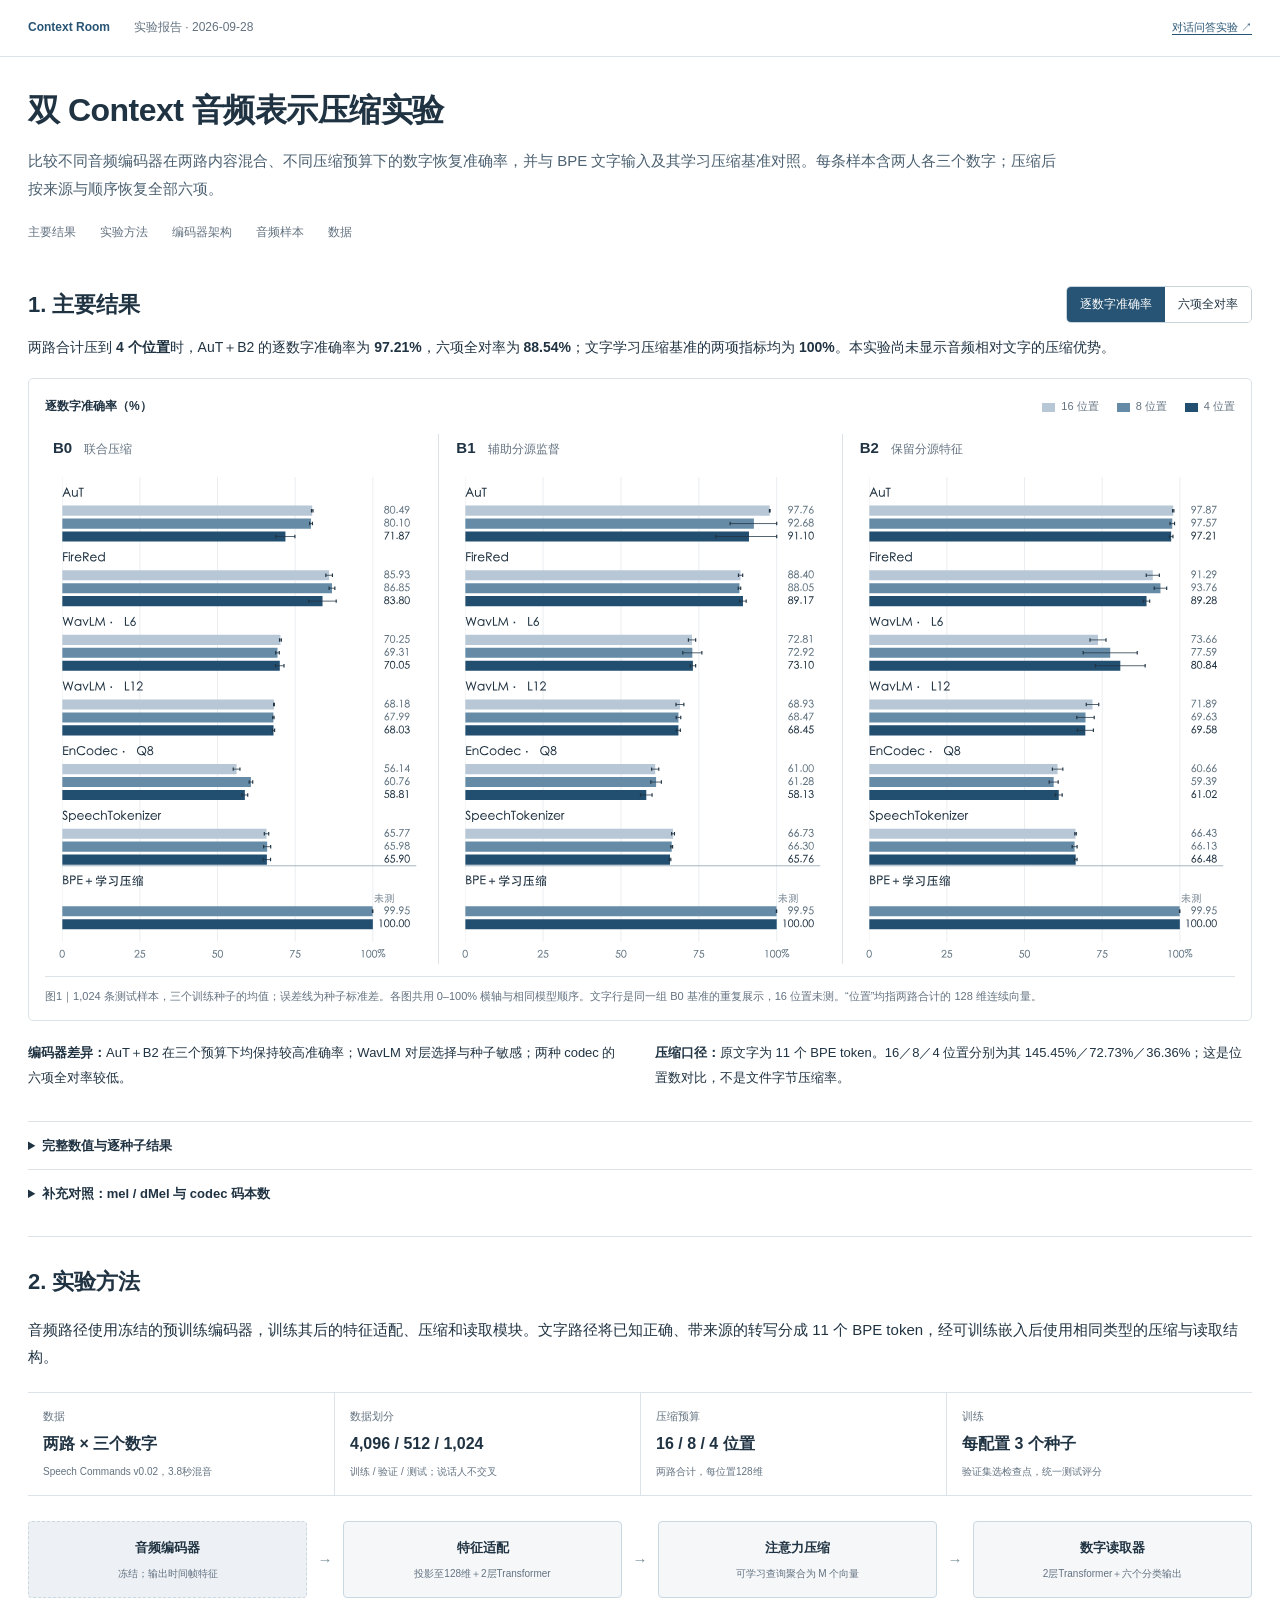
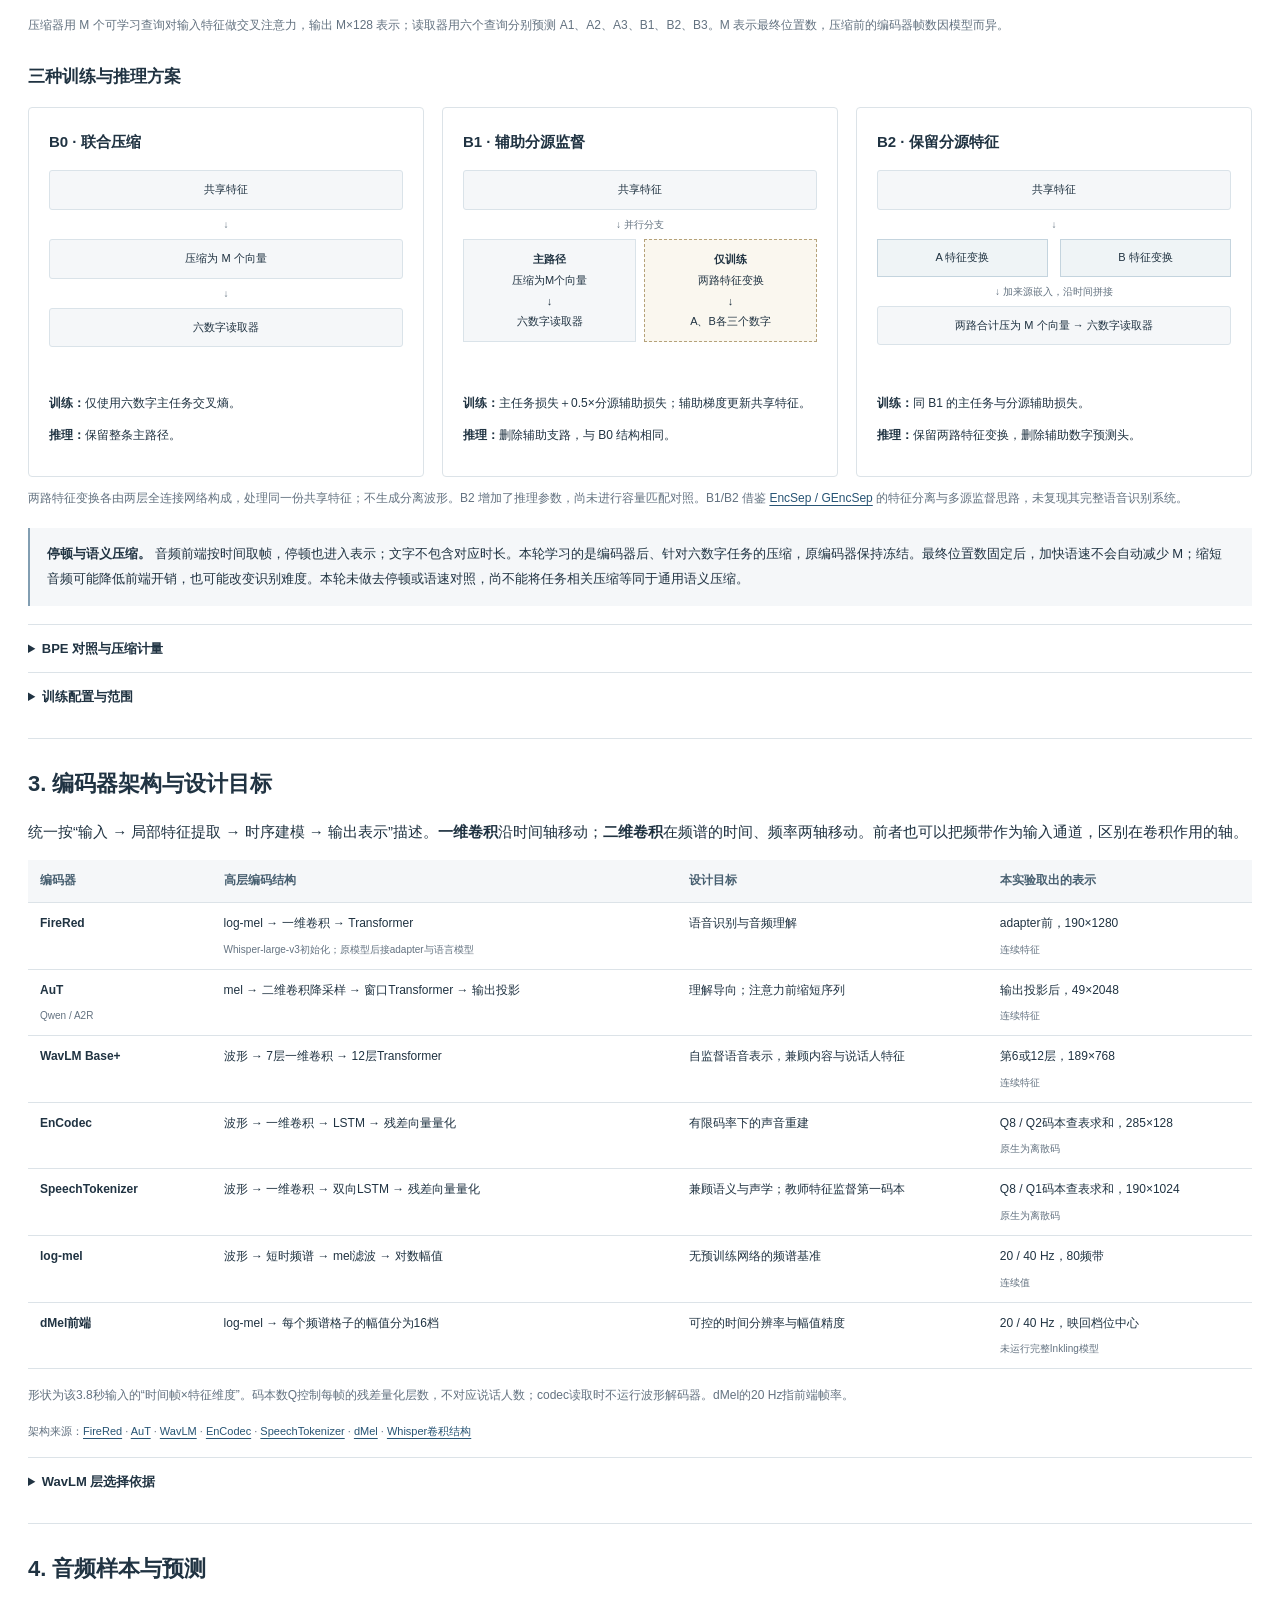
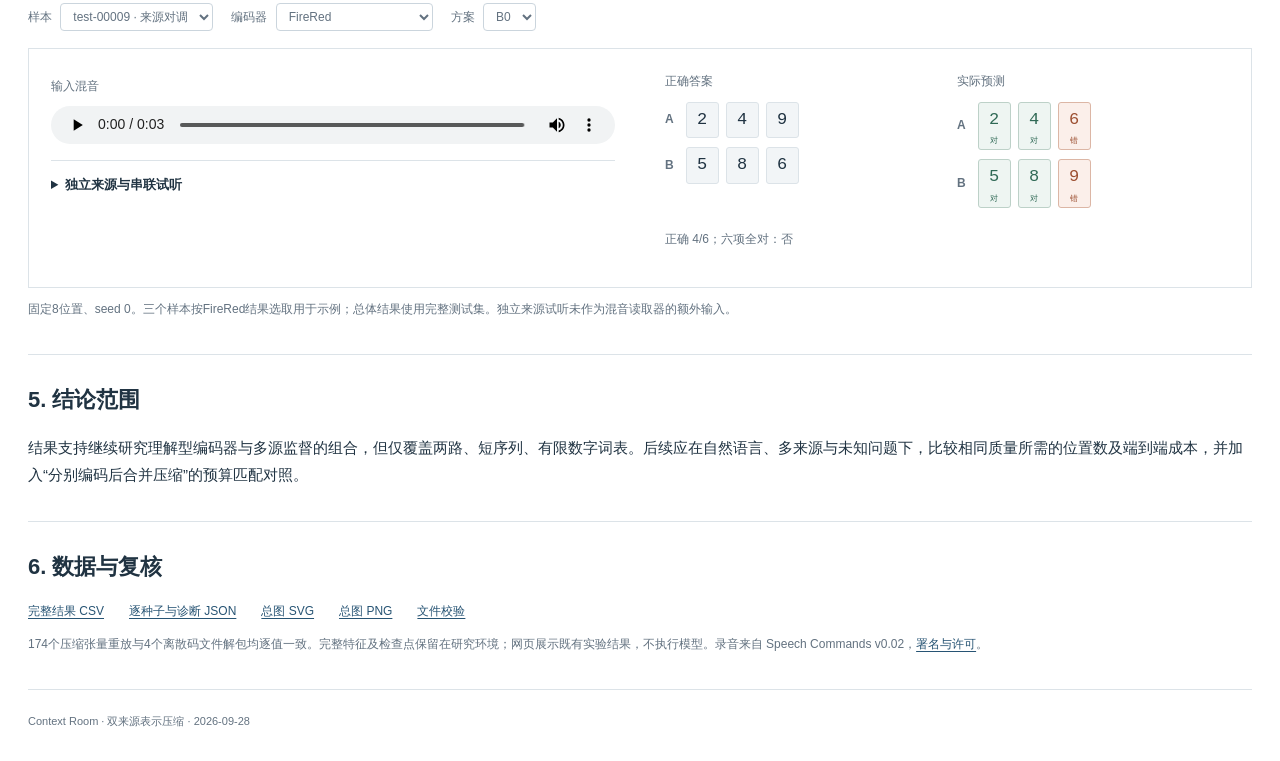
==== commit 6d686c71: "Simplify report with results-first bar charts and explicit method diagrams" ====
--- a/audio-token-efficiency/index.html
+++ b/audio-token-efficiency/index.html
@@ -1,107 +1,83 @@
 <!doctype html>
 <html lang="zh-CN">
 <head>
-  <meta charset="utf-8"><meta name="viewport" content="width=device-width,initial-scale=1">
-  <meta name="description" content="从一个能听的双说话人数字任务开始，理解音频表示、压缩预算、WavLM 选层和五类编码器的比较。">
-  <title>Audio Representation Lab · 两路内容，几个位置？</title>
-  <link rel="icon" href="data:image/svg+xml,%3Csvg xmlns='http://www.w3.org/2000/svg' viewBox='0 0 40 40'%3E%3Ccircle cx='20' cy='20' r='15' fill='%23295ed7'/%3E%3Ccircle cx='20' cy='20' r='6' fill='white'/%3E%3C/svg%3E">
-  <link rel="stylesheet" href="style.css"><script src="data.js" defer></script><script src="app.js" defer></script>
+<meta charset="utf-8"><meta name="viewport" content="width=device-width,initial-scale=1">
+<meta name="description" content="双context条件下，音频编码器在不同压缩预算上的内容恢复准确率，与BPE文字基准比较。">
+<title>双 Context 音频表示压缩实验</title>
+<link rel="icon" href="data:image/svg+xml,%3Csvg xmlns='http://www.w3.org/2000/svg' viewBox='0 0 40 40'%3E%3Ccircle cx='20' cy='20' r='15' fill='%23275474'/%3E%3C/svg%3E">
+<link rel="stylesheet" href="style.css"><script src="data.js" defer></script><script src="app.js" defer></script>
 </head>
 <body>
-<a class="skip" href="#overview">跳到正文</a>
-<header class="topbar"><a class="brand" href="https://yoev.github.io/spatial-context-audio/">◉ CONTEXT ROOM <span>RESEARCH NOTES / 02</span></a><a href="https://yoev.github.io/spatial-context-audio/#results">原来的对话问答实验 ↗</a></header>
+<a class="skip" href="#results">跳到结果</a>
+<header class="topbar"><a href="https://yoev.github.io/spatial-context-audio/">Context Room</a><span>实验报告 · 2026-09-28</span><a href="https://yoev.github.io/spatial-context-audio/#results">对话问答实验 ↗</a></header>
 <main>
-  <section class="hero" id="overview">
-    <div><p class="eyebrow">AUDIO REPRESENTATION LAB · 2026.09</p><h1>两个人同时说话，<br>压短以后，还能各自读对吗？</h1>
-    <p class="lead">把一段混音变成少量“信息向量”，再检查其中两个人的内容和来源是否还读得出来。这是本轮实验的全部主线。</p>
-    <div class="actions"><a class="button primary" href="#task">先听一次任务 ↓</a><a class="button" href="#results">直接看结果</a></div></div>
-    <div class="hero-art" aria-label="实验示意：两个来源进入一段混音，再压成四个向量，读取两个来源的数字">
-      <div class="art-row"><span class="source a">A</span><b>2 · 4 · 9</b><span class="source b">B</span><b>5 · 8 · 6</b></div>
-      <div class="art-line"></div><div class="wave" aria-hidden="true"><i></i><i></i><i></i><i></i><i></i><i></i><i></i><i></i><i></i><i></i><i></i><i></i><i></i><i></i><i></i><i></i><i></i><i></i><i></i><i></i><i></i><i></i><i></i><i></i><i></i></div>
-      <small>同一段 3.8 秒单声道混音</small><div class="art-line"></div><div class="token-art"><i>Z₁</i><i>Z₂</i><i>Z₃</i><i>Z₄</i></div><small>4 个位置，每个位置 128 个数</small><div class="art-line"></div><strong class="art-question">A 说了什么？B 说了什么？</strong><p class="fine">只是流程示意；真实音频与预测见下方。</p>
-    </div>
-  </section>
-  <div class="status-line"><span class="status-dot"></span> 已完成 · RTX 3060 12GB <span>5 组独立编码器权重</span><span>182 次新增训练＋42 次复用</span><span>同一组 1,024 条测试样本</span></div>
-  <nav class="section-nav" aria-label="报告目录"><a href="#why">研究问题</a><a href="#task">听懂任务</a><a href="#pipeline">怎么测</a><a href="#architectures">编码器架构</a><a href="#wavlm">WavLM 选层</a><a href="#results">结果</a><a href="#next">下一步</a><a href="#evidence">数据与复核</a></nav>
+<header id="overview" class="report-header">
+<h1>双 Context 音频表示压缩实验</h1>
+<p class="abstract">比较不同音频编码器在两路内容混合、不同压缩预算下的数字恢复准确率，并与 BPE 文字输入及其学习压缩基准对照。每条样本含两人各三个数字；压缩后按来源与顺序恢复全部六项。</p>
+<nav aria-label="报告目录"><a href="#results">主要结果</a><a href="#pipeline">实验方法</a><a href="#architectures">编码器架构</a><a href="#task">音频样本</a><a href="#evidence">数据</a></nav>
+</header>
 
-  <section id="why" class="section">
-    <div class="section-head"><span class="section-number">01</span><div><p class="eyebrow">THE QUESTION</p><h2>我们想验证什么？</h2></div></div>
-    <p class="intro">最终目标是让多个 context 用更少的模型输入位置交流。眼下先回答一个更小、可核对的问题：<strong>音频编码器的表示，能否在压缩后仍保留两路内容，以及内容属于谁？</strong></p>
-    <div class="three-grid"><article class="card"><span class="step-label">起点 / 已有现象</span><h3>有些完整模型能回答混音问题</h3><p>原网站测的是对话理解：听长录音、回答选择题。答对说明整个系统有能力，但不知道是哪一部分保存或读出了多路信息。</p></article><article class="card"><span class="step-label">本轮 / 拆开检查</span><h3>先拿掉长对话与开放问答</h3><p>让两个人各说三个数字，答案可以逐项核对。只取现成音频编码器，训练一个小读取器，观察换编码器、压缩量和监督方式的影响。</p></article><article class="card"><span class="step-label">之后 / 尚待验证</span><h3>再回到真正的多 context</h3><p>自然句子、更长内容、更多来源、压缩后才给的新问题，都还需要测。数字任务的成功只是一个起点。</p></article></div>
-    <div class="callout"><strong>本轮没有调用完整 FireRed／Qwen 大语言模型。</strong> 输出固定为六个数字，也没有让 LLM 当裁判。这里的高分不能直接当作长对话问答能力。</div>
-  </section>
+<section id="results">
+<div class="section-title"><h2>1. 主要结果</h2><div class="metric-switch" role="group" aria-label="选择评价指标"><button data-metric="digit_accuracy" aria-pressed="true">逐数字准确率</button><button data-metric="all_labeled_correct" aria-pressed="false">六项全对率</button></div></div>
+<p class="result-summary">两路合计压到 <strong>4 个位置</strong>时，AuT＋B2 的逐数字准确率为 <strong>97.21%</strong>，六项全对率为 <strong>88.54%</strong>；文字学习压缩基准的两项指标均为 <strong>100%</strong>。本实验尚未显示音频相对文字的压缩优势。</p>
+<figure class="main-figure">
+<div class="figure-head"><span id="metric-heading">逐数字准确率（%）</span><div class="legend"><span><i class="budget16"></i>16 位置</span><span><i class="budget8"></i>8 位置</span><span><i class="budget4"></i>4 位置</span></div></div>
+<div class="bar-panels">
+<div><h3>B0 <span>联合压缩</span></h3><img id="chart-B0" src="bars-digit_accuracy-B0.svg" alt="B0联合压缩：各编码器在16、8、4位置的逐数字准确率"></div>
+<div><h3>B1 <span>辅助分源监督</span></h3><img id="chart-B1" src="bars-digit_accuracy-B1.svg" alt="B1辅助分源监督：各编码器在16、8、4位置的逐数字准确率"></div>
+<div><h3>B2 <span>保留分源特征</span></h3><img id="chart-B2" src="bars-digit_accuracy-B2.svg" alt="B2保留分源特征：各编码器在16、8、4位置的逐数字准确率"></div>
+</div>
+<figcaption>图1｜1,024 条测试样本，三个训练种子的均值；误差线为种子标准差。各图共用 0–100% 横轴与相同模型顺序。文字行是同一组 B0 基准的重复展示，16 位置未测。“位置”均指两路合计的 128 维连续向量。</figcaption>
+</figure>
+<div class="result-notes"><p><strong>编码器差异：</strong>AuT＋B2 在三个预算下均保持较高准确率；WavLM 对层选择与种子敏感；两种 codec 的六项全对率较低。</p><p><strong>压缩口径：</strong>原文字为 11 个 BPE token。16／8／4 位置分别为其 145.45%／72.73%／36.36%；这是位置数对比，不是文件字节压缩率。</p></div>
+<details><summary>完整数值与逐种子结果</summary><div class="table-wrap"><table id="results-table"><caption>三个种子均值（%）</caption><thead></thead><tbody></tbody></table></div><p class="small">逐数字准确率按六个带来源的位置计分；六项全对率要求整条样本全部正确。每个编码器、方案和预算分别训练，曲线不必单调。</p><div class="filters"><label>方案 <select id="seed-mode"><option>B0</option><option>B1</option><option selected>B2</option></select></label><label>位置预算 <select id="seed-budget"><option>16</option><option>8</option><option selected>4</option></select></label></div><div class="table-wrap"><table id="seeds-table"><thead><tr><th>表示</th><th>seed 0</th><th>seed 1</th><th>seed 2</th></tr></thead><tbody></tbody></table></div></details>
+<details><summary>补充对照：mel / dMel 与 codec 码本数</summary><p class="small">表内为“逐数字准确率／六项全对率”，均为三种子均值。mel / dMel 仅测 B0；码本数控制原生离散码率，与最终位置预算独立。</p><div class="table-wrap"><table id="mel-table"><thead><tr><th>B0 前端</th><th>16 位置</th><th>8 位置</th><th>4 位置</th></tr></thead><tbody></tbody></table></div><div class="table-wrap"><table id="codec-table"><thead><tr><th>Codec</th><th>原生码率</th><th>B0 · 8位置</th><th>B2 · 8位置</th></tr></thead><tbody></tbody></table></div></details>
+</section>
 
-  <section id="task" class="section">
-    <div class="section-head"><span class="section-number">02</span><div><p class="eyebrow">LISTEN, THEN TRACE ONE EXAMPLE</p><h2>先听懂模型到底要做什么</h2></div></div>
-    <p class="intro">两路都是真人数字录音。A 的第一个数字先起播，B 晚 0.6 秒；后两项同时起播。模型要按 <strong>A1、A2、A3、B1、B2、B3</strong> 的顺序还原答案。</p>
-    <div class="card example-panel">
-      <div class="panel-top"><label>选择例子 <select id="example-select"><option value="test-00009">例 2 · 来源对调如何发生</option><option value="test-00000">例 1 · 两种方案都答对</option><option value="test-00005">例 3 · 分源后仍有错误</option></select></label><span class="tag">真实测试音频 · 英语数字</span></div>
-      <div class="example-grid"><div>
-        <div class="player main-player"><h3>① 模型实际听到的混音</h3><p>模型只收到这一条。先听混音，再展开来源对照。</p><audio id="audio-mix" controls preload="metadata" aria-label="播放实际测试混音"></audio></div>
-        <details class="sources"><summary>② 分别听 A、B，或连续听 A → B → 混音</summary><div class="source-players"><div><label class="a-text" for="audio-a">单独 A</label><audio id="audio-a" controls preload="none"></audio></div><div><label class="b-text" for="audio-b">单独 B</label><audio id="audio-b" controls preload="none"></audio></div></div><label for="audio-walk">完整讲解顺序：A → 静音 → B → 静音 → 混音</label><audio id="audio-walk" controls preload="none"></audio><p class="fine">单独来源与串联音频只供人理解，没有额外提供给混音读取器。</p></details>
-        <div id="timeline" class="timeline" aria-label="两路数字的名义起播时间"></div><p id="overlap-note" class="fine"></p>
-      </div><div class="answer-panel"><h3>③ 检查内容与来源</h3><p class="fine">这个面板固定为 8 位置、seed 0。下方总体结果使用三个种子。</p><div class="small-filters"><label>编码器 <select id="example-model"></select></label><label>读取方案 <select id="example-mode"><option value="B0">B0 · 联合读取</option><option value="B2">B2 · 保留分源特征</option></select></label></div><div id="example-answer" aria-live="polite"></div><p id="example-explanation" class="note"></p></div></div>
-      <p class="fine">三个例子按 FireRed 的 seed 0 结果挑选，用于讲解，不是随机抽样。整体准确率不能由这三例估计。播放文件为 PCM16 试听副本。</p>
-    </div>
-    <div class="two-grid"><article class="card"><h3>为什么用数字？</h3><p>每个输出只有 0–9 十种可能，内容、顺序和来源都能精确评分。识别出“出现过 6 和 9”，却把两人的归属交换，仍然算错。</p></article><article class="card"><h3>两个准确率分别看什么？</h3><p><strong>逐数字正确率</strong>：六个位置中答对多少。<strong>六项全对率</strong>：这一整条是否完全恢复。比如对了4个数字，前者是66.7%，这一条的后者是0。</p></article></div>
-  </section>
+<section id="pipeline">
+<h2>2. 实验方法</h2>
+<p>音频路径使用冻结的预训练编码器，训练其后的特征适配、压缩和读取模块。文字路径将已知正确、带来源的转写分成 11 个 BPE token，经可训练嵌入后使用相同类型的压缩与读取结构。</p>
+<div class="protocol"><div><span>数据</span><strong>两路 × 三个数字</strong><small>Speech Commands v0.02，3.8秒混音</small></div><div><span>数据划分</span><strong>4,096 / 512 / 1,024</strong><small>训练 / 验证 / 测试；说话人不交叉</small></div><div><span>压缩预算</span><strong>16 / 8 / 4 位置</strong><small>两路合计，每位置128维</small></div><div><span>训练</span><strong>每配置 3 个种子</strong><small>验证集选检查点，统一测试评分</small></div></div>
+<div class="pipeline" aria-label="音频路径的共同结构"><div class="frozen"><b>音频编码器</b><small>冻结；输出时间帧特征</small></div><span>→</span><div><b>特征适配</b><small>投影至128维＋2层Transformer</small></div><span>→</span><div><b>注意力压缩</b><small>可学习查询聚合为 M 个向量</small></div><span>→</span><div><b>数字读取器</b><small>2层Transformer＋六个分类输出</small></div></div>
+<p class="small">压缩器用 M 个可学习查询对输入特征做交叉注意力，输出 M×128 表示；读取器用六个查询分别预测 A1、A2、A3、B1、B2、B3。M 表示最终位置数，压缩前的编码器帧数因模型而异。</p>
+<h3>三种训练与推理方案</h3>
+<div class="methods-grid">
+<article class="method"><h4>B0 · 联合压缩</h4><div class="method-flow"><div>共享特征</div><span>↓</span><div>压缩为 M 个向量</div><span>↓</span><div>六数字读取器</div></div><p><strong>训练：</strong>仅使用六数字主任务交叉熵。</p><p><strong>推理：</strong>保留整条主路径。</p></article>
+<article class="method"><h4>B1 · 辅助分源监督</h4><div class="method-flow"><div>共享特征</div><span>↓ 并行分支</span><div class="training-branches"><div><b>主路径</b><br>压缩为M个向量<br>↓<br>六数字读取器</div><div class="aux"><b>仅训练</b><br>两路特征变换<br>↓<br>A、B各三个数字</div></div></div><p><strong>训练：</strong>主任务损失＋0.5×分源辅助损失；辅助梯度更新共享特征。</p><p><strong>推理：</strong>删除辅助支路，与 B0 结构相同。</p></article>
+<article class="method"><h4>B2 · 保留分源特征</h4><div class="method-flow"><div>共享特征</div><span>↓</span><div class="branches"><span>A 特征变换</span><span>B 特征变换</span></div><span>↓ 加来源嵌入，沿时间拼接</span><div>两路合计压为 M 个向量 → 六数字读取器</div></div><p><strong>训练：</strong>同 B1 的主任务与分源辅助损失。</p><p><strong>推理：</strong>保留两路特征变换，删除辅助数字预测头。</p></article>
+</div>
+<p class="small">两路特征变换各由两层全连接网络构成，处理同一份共享特征；不生成分离波形。B2 增加了推理参数，尚未进行容量匹配对照。B1/B2 借鉴 <a href="https://arxiv.org/html/2409.00815v3#S3">EncSep / GEncSep</a> 的特征分离与多源监督思路，未复现其完整语音识别系统。</p>
+<div class="scope-note"><strong>停顿与语义压缩。</strong> 音频前端按时间取帧，停顿也进入表示；文字不包含对应时长。本轮学习的是编码器后、针对六数字任务的压缩，原编码器保持冻结。最终位置数固定后，加快语速不会自动减少 M；缩短音频可能降低前端开销，也可能改变识别难度。本轮未做去停顿或语速对照，尚不能将任务相关压缩等同于通用语义压缩。</div>
+<details id="compression"><summary>BPE 对照与压缩计量</summary><p>BPE 按训练语料中的合并规则，把文字切成词表片段并记录编号，可逆恢复原文字。本轮进一步对编号的嵌入做学习压缩。图中的文字结果指“BPE＋学习压缩”，并非BPE本身将11个编号变成4个编号。</p><p>未学习压缩的11个文字位置在单种子对照中两项指标均为100%。文字已获得正确内容与来源；音频还承担识别与混叠处理，因此这里是任务级基准。</p><p class="formula">位置保留比例 = M / 11；连续载荷 = M × 128 × 32 bit；离散码载荷 = 帧数 × 码本数 × log₂(词表大小) bit。</p><p>4个float32向量为2 KiB，11个uint32 BPE编号为44字节，均不含共享模型或词表。本实验未测完整语言模型的成本。</p></details>
+<details><summary>训练配置与范围</summary><p>AdamW，学习率5×10⁻⁴，batch 64，最多40轮；共享模块与读取器宽度128，注意力4头。录音文件、说话人与完整六数字组合在划分间隔离。A首项先起播，B首项晚0.6秒，后两项同时起播；有效发声重叠中位数约31.9%。</p><p>五组独立编码器权重，WavLM比较两个层；Qwen/A2R固定版本的525个音频塔张量逐值相同，合并报告。全部新增训练结束后统一评分；该测试集在较早实验已被查看，结果属于探索性比较。</p></details>
+</section>
 
-  <section id="pipeline" class="section">
-    <div class="section-head"><span class="section-number">03</span><div><p class="eyebrow">THE EXPERIMENT, NOT THE FULL MODEL</p><h2>从混音到答案，中间经过什么？</h2></div></div>
-    <div class="pipeline" aria-label="实际实验流程"><div class="pipe-block"><small>输入</small><strong>一条混音</strong><span>A＋B 的波形</span></div><div class="pipe-block frozen"><small>冻结 · 不训练</small><strong>音频编码器 E</strong><span>变成一串声音特征</span></div><div class="pipe-block learned"><small>本轮训练</small><strong>共享模块 R</strong><span>适配六数字任务</span></div><div class="pipe-block learned"><small>本轮训练</small><strong>压缩器 P</strong><span>只留下 M 个向量</span></div><div class="pipe-block learned"><small>本轮训练</small><strong>小读取器 D</strong><span>输出 A、B 各三个数字</span></div></div>
-    <p class="intro">可以把它理解成：<strong>E 听声音，R 整理信息，P 写短笔记，D 从笔记还原答案。</strong>“冻结”是保持现成编码器的权重不变；每个编码器、预算和方案，都重新训练它后面的小模块。</p>
-    <div class="two-grid"><article class="card"><h3>4个位置是什么？</h3><p>是4个连续向量，每个有128个数，<strong>两路来源合计4个</strong>。它们不是四个汉字、四个数字、四个离散码，也不是一段更短的 WAV。</p><div class="token-art inline-tokens"><i>128个数</i><i>128个数</i><i>128个数</i><i>128个数</i></div></article><article class="card"><h3>这里有两次不同的“编码”</h3><p>现成编码器先把波形变成原生表示；我们再训练一个压缩器把它压成 M 个位置。EnCodec 等还含<strong>离散量化</strong>这一步，码本数与最后的位置数是两条独立的轴。</p></article></div>
-    <div class="card scheme-card"><h3>为什么有 B0、B1、B2？</h3><p>它们是同一个编码器后面的三种训练／读取方案，<strong>不是三个预训练模型</strong>。</p><div class="segmented" id="scheme-tabs" role="group" aria-label="查看读取方案"><button data-scheme="B0" aria-pressed="true">B0 联合压缩</button><button data-scheme="B1" aria-pressed="false">B1 训练时分源监督</button><button data-scheme="B2" aria-pressed="false">B2 保留分源特征</button></div><div id="scheme-content" aria-live="polite"></div><p class="fine">分源模块只处理隐藏特征，没有生成两条干净音频。B2 增加了参数与结构；这还不是容量匹配的因果对照。</p></div>
-    <details class="method-details"><summary>训练、验证与测试如何分工？</summary><div class="three-grid"><div><strong>4,096 条 · 训练</strong><p>用已知的六个正确数字更新小模块；B1/B2 再加按来源的辅助识别损失。</p></div><div><strong>512 条 · 验证</strong><p>选择检查点；WavLM 第6层的完整补测也由验证成绩触发。</p></div><div><strong>1,024 条 · 测试</strong><p>所有新增训练完成后统一评分。说话人、录音与完整六数字组合在划分间隔离。</p></div></div><p>每配置三个随机种子；最多40轮、相同优化器与128维小读取结构。原生帧、单源和量化诊断只用一个种子。182是新增训练次数；42次旧运行明确复用。</p><p class="fine">这是 v1/v2 已查看过的测试集上的探索性扩展，尚需新的独立数据验证泛化。完整训练实现与实验记录保存在研究工作区。</p></details>
-  </section>
+<section id="architectures">
+<h2>3. 编码器架构与设计目标</h2>
+<p>统一按“输入 → 局部特征提取 → 时序建模 → 输出表示”描述。<strong>一维卷积</strong>沿时间轴移动；<strong>二维卷积</strong>在频谱的时间、频率两轴移动。前者也可以把频带作为输入通道，区别在卷积作用的轴。</p>
+<div class="table-wrap"><table class="encoder-table"><thead><tr><th>编码器</th><th>高层编码结构</th><th>设计目标</th><th>本实验取出的表示</th></tr></thead><tbody>
+<tr><th>FireRed</th><td>log-mel → 一维卷积 → Transformer<small>Whisper-large-v3初始化；原模型后接adapter与语言模型</small></td><td>语音识别与音频理解</td><td>adapter前，190×1280<small>连续特征</small></td></tr>
+<tr><th>AuT<br><small>Qwen / A2R</small></th><td>mel → 二维卷积降采样 → 窗口Transformer → 输出投影</td><td>理解导向；注意力前缩短序列</td><td>输出投影后，49×2048<small>连续特征</small></td></tr>
+<tr><th>WavLM Base+</th><td>波形 → 7层一维卷积 → 12层Transformer</td><td>自监督语音表示，兼顾内容与说话人特征</td><td>第6或12层，189×768<small>连续特征</small></td></tr>
+<tr><th>EnCodec</th><td>波形 → 一维卷积 → LSTM → 残差向量量化</td><td>有限码率下的声音重建</td><td>Q8 / Q2码本查表求和，285×128<small>原生为离散码</small></td></tr>
+<tr><th>SpeechTokenizer</th><td>波形 → 一维卷积 → 双向LSTM → 残差向量量化</td><td>兼顾语义与声学；教师特征监督第一码本</td><td>Q8 / Q1码本查表求和，190×1024<small>原生为离散码</small></td></tr>
+<tr><th>log-mel</th><td>波形 → 短时频谱 → mel滤波 → 对数幅值</td><td>无预训练网络的频谱基准</td><td>20 / 40 Hz，80频带<small>连续值</small></td></tr>
+<tr><th>dMel前端</th><td>log-mel → 每个频谱格子的幅值分为16档</td><td>可控的时间分辨率与幅值精度</td><td>20 / 40 Hz，映回档位中心<small>未运行完整Inkling模型</small></td></tr>
+</tbody></table></div>
+<p class="small">形状为该3.8秒输入的“时间帧×特征维度”。码本数Q控制每帧的残差量化层数，不对应说话人数；codec读取时不运行波形解码器。dMel的20 Hz指前端帧率。</p>
+<p class="references">架构来源：<a href="https://arxiv.org/html/2608.24168#S2.SS2.SSS1">FireRed</a> · <a href="https://arxiv.org/html/2509.17765v1#S2.SS2">AuT</a> · <a href="https://arxiv.org/html/2110.13900v2#S4">WavLM</a> · <a href="https://github.com/facebookresearch/encodec/blob/main/encodec/modules/seanet.py">EnCodec</a> · <a href="https://arxiv.org/html/2308.16692v2#S3">SpeechTokenizer</a> · <a href="https://arxiv.org/html/2407.15835v2">dMel</a> · <a href="https://github.com/openai/whisper/blob/main/whisper/model.py">Whisper卷积结构</a></p>
+<details id="wavlm"><summary>WavLM 层选择依据</summary><p>第12层为常规末层输出，第6层为预设中间诊断点。保留原生帧时，第6／12层的验证逐数字准确率为88.02%／76.40%，据此在新增测试评分前追加第6层的完整预算实验。</p><p>两层输出形状相同，选层不减少位置数。第6层B2在4位置的测试均值为80.84%，种子范围73.70%–89.49%；未扫描全部层，不能据此认定第6层最优。</p></details>
+</section>
 
-  <section id="architectures" class="section">
-    <div class="section-head"><span class="section-number">04</span><div><p class="eyebrow">WHAT EACH ENCODER WAS BUILT FOR</p><h2>不同编码器，原本就在做不同的事</h2></div></div>
-    <p class="intro">看懂三个积木就够了：<strong>卷积</strong>提取局部声音模式；<strong>Transformer／LSTM</strong>结合时间上下文；<strong>量化器</strong>把连续向量换成码本编号。它们怎样组合、按什么目标训练，会影响留下什么信息。</p>
-    <div class="model-tabs" id="architecture-tabs" role="group" aria-label="选择编码器架构"></div><article id="architecture-card" class="card architecture-card" aria-live="polite"></article>
-    <div class="callout">这些流程说明各模型的高层结构。彩色的“本轮取出”指出实验入口；大语言模型、波形生成器和完整 Inkling 模型都没有在本轮运行。固定版本 Qwen/A2R 的音频编码器525个张量逐值相同，因此只计一组权重。</div>
-    <details class="method-details"><summary>补充：EncSep / GEncSep 是什么架构？</summary><p>这是启发 B1/B2 的多说话人识别框架。高层主线是：<strong>混音 → 共享编码器 → 隐藏特征分源 → 文字解码器</strong>。原论文用 LSTM 与各来源的线性分支，把联合特征变成多路表示，并用各路转写施加 CTC 监督。</p><p>EncSep 主要借这些辅助分支改善训练；GEncSep 再把分开的表示拼接起来，供注意力解码器读取。它们分离的是编码特征，不必生成干净波形。本轮采用冻结编码器、较小的来源分支和六数字监督，只借鉴思路，没有复现原论文的完整 ASR 系统，也不把它们计作新的 tokenizer 权重。</p><p><a href="https://arxiv.org/html/2409.00815v3#S3" target="_blank" rel="noopener">EncSep / GEncSep 原论文 §3 ↗</a></p></details>
-  </section>
-
-  <section id="wavlm" class="section">
-    <div class="section-head"><span class="section-number">05</span><div><p class="eyebrow">WHY LAYER 6, AND WHY LAYER 12?</p><h2>WavLM：为什么要选层？为什么是第6层？</h2></div></div>
-    <p class="intro">WavLM Base+ 有12层 Transformer。每层都会产出一份表示：好比同一段声音经过12轮整理。<strong>整理得更深，不等于对我们的六数字任务一定更有用。</strong></p>
-    <div class="card"><div class="layer-stack" aria-label="WavLM 12层示意"><span class="layer-input">波形 → 卷积</span><span>1</span><span>2</span><span>3</span><span>4</span><span>5</span><span class="layer-tap middle">6<small>中间诊断点</small></span><span>7</span><span>8</span><span>9</span><span>10</span><span>11</span><span class="layer-tap last">12<small>标准末层输出</small></span></div><p class="fine">两层都是189帧 × 768维。选第6层没有把位置减半，也不是给 A/B 各分配一层；本轮提取仍执行完整12层，没有测提前退出的加速。</p></div>
-    <div class="three-grid"><article class="card"><span class="step-label">1 / 最初设定</span><h3>第12层作主比较，第6层作诊断</h3><p>末层是常规的现成输出。第6层取12层的中间位置，用来检查是否存在层差。<strong>没有先扫描所有层，再挑第6层。</strong></p></article><article class="card"><span class="step-label">2 / 只看验证集</span><h3>88.02% 对 76.40%</h3><p>保留原生时间帧、同样用 B0 读取时，第6层的验证逐数字成绩明显更高。因此在新测试评分前，固定追加它的27次预算实验。</p></article><article class="card"><span class="step-label">3 / 最后看测试</span><h3>有优势，也有明显波动</h3><p>原生第6／12层测试为88.48%／75.49%。第6层 B2 在4位置的均值80.84%，种子范围却是73.70%–89.49%。两层结果都保留。</p></article></div>
-    <div class="two-grid"><div><h3>为什么中间层可能有用？</h3><p>不同层会重组内容、音色和时序线索。WavLM 的混音预训练以主说话人的目标为监督，不是要求等权恢复所有来源；论文也指出不同任务会利用不同层。<a href="https://arxiv.org/html/2110.13900v2#S4">原论文 ↗</a></p><p class="fine">“某些来源线索更容易从中间层读出”是合理解释，但我们没有证明具体信息在第几层丢失。</p></div><div><h3>现在能说第6层最好吗？</h3><p><strong>不能。</strong>这是中间层与最后层两个点的比较。更完整的选层应在训练／验证集上比较全部层或学习层混合，并在目标 M 和多个种子下确认，最后用独立测试集评估。</p><p class="fine">原生 B0 与压缩 B2 同时改变了预算和结构，它们的差值不能直接当作纯压缩损失。</p></div></div>
-  </section>
-
-  <section id="results" class="section">
-    <div class="section-head"><span class="section-number">06</span><div><p class="eyebrow">MEASURED RESULTS</p><h2>同样的内容，留多少位置，还能读对多少？</h2></div></div>
-    <div class="findings"><div><b>97.21%</b><span>AuT＋B2，4位置逐数字正确</span></div><div><b>88.54%</b><span>同配置，六项全部正确</span></div><div><b>100%</b><span>文字压缩到4位置，两项均全对</span></div></div>
-    <p class="intro">在本任务里，AuT＋B2 压到4位置仍较稳定。WavLM 对层和种子敏感；两个 codec 的完整恢复率很低。<strong>“更多码本”“更深的层”“保留分源模块”，都没有普遍带来更高成绩。</strong></p>
-    <div class="card results-card"><div class="filters"><label>读取方案 <select id="result-mode"><option value="B2">B2 · 保留分源特征</option><option value="B1">B1 · 训练期分源监督</option><option value="B0">B0 · 联合压缩</option></select></label><label>衡量什么 <select id="result-metric"><option value="all_labeled_correct">六项全对率</option><option value="digit_accuracy">逐数字正确率</option></select></label><label>高亮预算 <select id="result-budget"><option value="4">4 个位置</option><option value="8">8 个位置</option><option value="16">16 个位置</option></select></label></div><div id="result-chart" class="chart" aria-live="polite"></div><p class="fine">点为三个训练种子的均值，误差棒为种子标准差，不是置信区间。横轴越往左，位置越少。文字虚线是同一个已知正确转写的学习压缩基准。</p><div class="table-wrap"><table id="results-table"><caption>同数据、同预算的结果</caption><thead></thead><tbody></tbody></table></div><p id="budget-note" class="note"></p><details><summary>查看当前方案、预算的三个种子</summary><div class="table-wrap"><table id="seeds-table"><thead><tr><th>表示</th><th>seed 0</th><th>seed 1</th><th>seed 2</th></tr></thead><tbody></tbody></table></div></details></div>
-    <div class="two-grid"><article class="card"><h3>codec 的问题不只是压得太短</h3><p>保留全部时间帧时，EnCodec／SpeechTokenizer 的量化前混音读取为63.17%／67.69%；量化后的单源读取为96.26%／98.78%。应先排查混音表示与读取适配。</p><p class="fine">这是小读取器的可读性诊断，不足以证明相关信息已不可逆丢失。</p></article><article class="card"><h3>改了 B，A 会不会受影响？</h3><p>在8位置 B2 下，只替换 B 的最后一个数字：AuT 对新数字识别为97.07%；在原来 A 全对的样本中，2.84% 的 A 因此出错。WavLM 第6层的对应值为64.71%／30.59%。</p><p class="fine">这是局部干预诊断；新六数字组合可能已在训练清单中出现，不是新的独立泛化测试。</p></article></div>
-    <details class="method-details"><summary>更多对照：码本数、mel／dMel、原生帧与单源结果</summary><h3>同样 M=8，改变原生离散码本数</h3><p>Q 表示每帧的码本数量。每本1024项，即每个 ID 名义10 bit；后续码本补残差，不是给不同说话人分通道。</p><div class="table-wrap"><table id="codec-table"><thead><tr><th>表示</th><th>码率</th><th>B0 逐数字／全对</th><th>B2 逐数字／全对</th></tr></thead><tbody></tbody></table></div><h3>没有预训练的 mel／dMel，B0 对照</h3><div class="table-wrap"><table id="mel-table"><thead><tr><th>前端</th><th>16位置</th><th>8位置</th><th>4位置</th></tr></thead><tbody></tbody></table></div><p class="fine">每格为逐数字／六项全对。20／40 Hz 改变帧间隔；固定100 ms分析窗、80频带。dMel 量化为16档。本轮不等于完整 Inkling 模型，也不等于原 dMel 论文的全部配置。</p><h3>不缩短原生帧与单源诊断（单种子）</h3><div class="table-wrap"><table id="native-table"><thead><tr><th>编码器</th><th>条件</th><th>逐数字</th><th>全部被评分项正确</th></tr></thead><tbody></tbody></table></div><p class="fine">“原生”仍经过128维投影和共享模块，不是无损读取；单源只评分三个数字。分开编码的 oracle 接收两条干净来源，混音主实验没有这些额外输入。</p></details>
-  </section>
-
-  <section id="compression" class="section">
-    <div class="section-head"><span class="section-number">07</span><div><p class="eyebrow">POSITIONS ARE NOT BITS</p><h2>“压缩到4个位置”，到底省了什么？</h2></div></div>
-    <div class="two-grid"><article class="card"><h3>模型输入位置</h3><p>本任务的正确转写为11个 BPE ID。4个连续位置相当于位置数降到<strong>36.36%</strong>，但每个位置仍有128个浮点数。</p><div class="formula">11 个文字位置 → 4 个连续位置<br><strong>2.75× 位置倍率</strong></div><p>文字也可以学习压缩：本轮文字对照就是11个 BPE 位置，经学习压到4个连续位置，再读六个数字。</p></article><article class="card"><h3>文件字节</h3><p>4×128×float32 是<strong>2 KiB</strong>；11个 BPE ID 若用 uint32 保存只需<strong>44字节</strong>。共享词表、模型均不计入这两个载荷。</p><div class="formula">离散码：T × Q × log₂V bit<br>连续向量：M × d × b bit</div><p class="fine">T是帧数，Q是码本数，V是码本大小；M是位置数，d是维度，b是标量位数。这是序列化载荷，不是有效信息熵。</p></article></div>
-    <div class="callout"><strong>本轮还没有证明音频比 BPE 更高效。</strong> 文字基准已拿到正确内容与来源，音频需要先解决识别与混叠。当前压缩发生在共享 Transformer 后，尚未测完整 LLM 的时延或 KV cache；位置倍率不等于端到端加速倍率。</div>
-  </section>
-
-  <section id="next" class="section">
-    <div class="section-head"><span class="section-number">08</span><div><p class="eyebrow">FROM DEEPSEEK-OCR TO OUR DESIGN TARGET</p><h2>我们真正需要什么样的 multi-context 编码器？</h2></div></div>
-    <p class="intro"><a href="https://arxiv.org/html/2510.18234v1#S3.SS2">DeepSeek-OCR</a> 的启发是把“看清信息”和“以低成本留下少量表示”一起设计：先用局部处理保留细节，再在昂贵的全局处理前缩短序列。音频还必须保留所有来源及其归属。</p>
-    <div class="three-grid"><article class="card"><span class="step-label">信息保留</span><h3>每一路都读得出来</h3><p>高重叠、高内容密度和弱声音下，仍保留内容、顺序、来源。只改 B 的内容，A 的独立事实应保持稳定。</p></article><article class="card"><span class="step-label">完整成本</span><h3>前端和后级都要算账</h3><p>少位置、多预算、参数适中；测整个路径的显存和时间。末端向量少，不能抵消前端已经花掉的计算。</p></article><article class="card"><span class="step-label">可迁移性</span><h3>能回答压缩后才出现的问题</h3><p>从六数字扩展到未见句子、未知问题、更多来源与跨来源关系。不能只记住固定任务需要的答案。</p></article></div>
-    <p>根据当前结果，<strong>AuT＋多源监督＋预算压缩</strong>是可继续研究的起点；FireRed 用于跨家族复核，WavLM 用于层与来源线索诊断。是否需要自建编码器，要先定位瓶颈。</p>
-    <p>如果发送方本来就拥有独立文本，还应比较“分别编码后合并压缩”与“先混音再编码”，并匹配最终总预算。本轮未压缩 oracle 只作诊断，尚未完成这个对照。人工频带或可学习音频编码仍是候选，不是预设方案。</p>
-  </section>
-
-  <section id="evidence" class="section evidence">
-    <div class="section-head"><span class="section-number">09</span><div><p class="eyebrow">DATA & REPRODUCIBILITY</p><h2>数据在哪里，哪些检查已经完成？</h2></div></div>
-    <div class="download-grid"><a href="curves.csv" download><strong>70组完整曲线 ↗</strong><span>全部预算、方案、均值与种子标准差 · CSV</span></a><a href="data.json" download><strong>公开汇总数据 ↗</strong><span>逐种子、原生诊断、干预与3个例子的预测 · JSON</span></a><a href="compression-curves.svg" download><strong>完整静态曲线 ↗</strong><span>B0 / B1 / B2 × 两种评分 · SVG</span></a><a href="manifest.json" download><strong>本页文件校验 ↗</strong><span>文件大小与 SHA256 · JSON</span></a></div>
-    <p>实验主机上保存174个实际压缩张量：每个为 <code>1024 × M × 128 float32</code>；还有 EnCodec Q8/Q2、SpeechTokenizer Q8/Q1 四个10-bit打包离散码文件。连续张量重放后 logits 完全相同，离散码解包后逐值相同。完整数据、特征、权重与检查点保留在研究环境。</p>
-    <details><summary>运行成本与复核范围</summary><div id="resource-summary"></div><p class="fine">在线为 batch=1，32样本×3次，包含波形构造、前处理、编码与读取，排除模型加载。codec 还计算诊断分支；WavLM 第6层仍运行全部12层。显存为 PyTorch peak allocated，含权重与临时张量，未隔离激活，也未扫描长输入。不能据此评价完整模型或长 context 成本。</p><p>新增特征以原生 float32、batch=1 提取，存为 float16。正式测试删除训练辅助头后的 logits 差值全部为0，四条新增在线路径与缓存结果逐值一致。不同编码器的预训练数据、规模、输入维度不同，比较用于选型，不是架构因果实验。</p></details>
-    <p class="fine">公开页面只包含汇总指标与三个已选试听例子。原始来源为 Google Speech Commands v0.02（CC BY 4.0），经拼接、增益调整与混合。<a href="ATTRIBUTION.md">署名、变换与许可</a> · <a href="https://arxiv.org/abs/1804.03209">数据集论文</a></p>
-  </section>
-  <footer><strong>◉ CONTEXT ROOM · AUDIO REPRESENTATION LAB</strong><span>2026-09-28 · 探索性双来源表示实验 · 页面不运行模型、不上传作答</span></footer>
+<section id="task">
+<h2>4. 音频样本与预测</h2>
+<div class="filters"><label>样本 <select id="example-select"><option value="test-00009">test-00009 · 来源对调</option><option value="test-00000">test-00000 · 完整恢复</option><option value="test-00005">test-00005 · 部分错误</option></select></label><label>编码器 <select id="example-model"></select></label><label>方案 <select id="example-mode"><option value="B0">B0</option><option value="B2">B2</option></select></label></div>
+<div class="example-grid"><div><label for="audio-mix">输入混音</label><audio id="audio-mix" controls preload="metadata"></audio><details><summary>独立来源与串联试听</summary><label for="audio-a">来源 A</label><audio id="audio-a" controls preload="none"></audio><label for="audio-b">来源 B</label><audio id="audio-b" controls preload="none"></audio><label for="audio-walk">A → B → 混音</label><audio id="audio-walk" controls preload="none"></audio></details></div><div id="example-answer" aria-live="polite"></div></div>
+<p class="small">固定8位置、seed 0。三个样本按FireRed结果选取用于示例；总体结果使用完整测试集。独立来源试听未作为混音读取器的额外输入。</p>
+</section>
+<section id="next"><h2>5. 结论范围</h2><p>结果支持继续研究理解型编码器与多源监督的组合，但仅覆盖两路、短序列、有限数字词表。后续应在自然语言、多来源与未知问题下，比较相同质量所需的位置数及端到端成本，并加入“分别编码后合并压缩”的预算匹配对照。</p></section>
+<section id="evidence"><h2>6. 数据与复核</h2><div class="downloads"><a href="curves.csv">完整结果 CSV</a><a href="data.json">逐种子与诊断 JSON</a><a id="figure-download" href="bars-digit_accuracy.svg">总图 SVG</a><a id="figure-png" href="bars-digit_accuracy.png">总图 PNG</a><a href="manifest.json">文件校验</a></div><p class="small">174个压缩张量重放与4个离散码文件解包均逐值一致。完整特征及检查点保留在研究环境；网页展示既有实验结果，不执行模型。录音来自 Speech Commands v0.02，<a href="ATTRIBUTION.md">署名与许可</a>。</p></section>
+<footer>Context Room · 双来源表示压缩 · 2026-09-28</footer>
 </main>
-<noscript><div class="callout">请启用 JavaScript 以切换音频、架构与结果。文字说明可直接阅读，完整数值可下载 <a href="curves.csv">CSV</a>。</div></noscript>
+<noscript><p>结果总图可直接阅读；切换指标与样本需要JavaScript。完整数值见 <a href="curves.csv">CSV</a>。</p></noscript>
 </body></html>
--- a/audio-token-efficiency/style.css
+++ b/audio-token-efficiency/style.css
@@ -1,4 +1,7 @@
-:root{--ink:#1b303d;--muted:#607581;--blue:#295ed7;--teal:#247f76;--orange:#b26b38;--line:#dce5ea;--bg:#f5f7f8;--paper:#fff;--soft:#edf3fc}*{box-sizing:border-box}html{scroll-behavior:smooth;scroll-padding-top:86px}body{margin:0;background:var(--bg);color:var(--ink);font:15px/1.8 -apple-system,BlinkMacSystemFont,"Segoe UI","PingFang SC","Microsoft YaHei",sans-serif}a{color:var(--blue);text-underline-offset:4px}button,select{font:inherit}button,select,summary{cursor:pointer}a:focus-visible,button:focus-visible,select:focus-visible,summary:focus-visible{outline:3px solid #759fe9;outline-offset:4px}button,a,select,summary{touch-action:manipulation}button{color:var(--ink)}[hidden]{display:none!important}.skip{position:absolute;left:16px;top:-80px;background:white;padding:10px;z-index:5}.skip:focus{top:10px}.topbar{border-bottom:1px solid var(--line);background:white;display:flex;justify-content:space-between;align-items:center;padding:20px max(24px,calc((100vw - 1180px)/2));gap:20px}.topbar>a:last-child{font-size:12px;text-decoration:none;color:var(--muted)}.brand{font-weight:750;letter-spacing:1px;text-decoration:none;color:var(--ink);font-size:14px}.brand span{display:block;color:var(--muted);font-size:9px;letter-spacing:2px;margin-left:22px}main{max-width:1180px;margin:auto;padding:0 28px}.hero{display:grid;grid-template-columns:1.55fr 1fr;gap:65px;align-items:center;padding:60px 0 40px}.eyebrow{font-size:10px;letter-spacing:2px;color:var(--blue);font-weight:750;margin:0 0 12px}h1{font-size:40px;line-height:1.4;letter-spacing:-1px;margin:0 0 22px;font-weight:680}h2{font-size:27px;line-height:1.45;margin:0;font-weight:650}h3{font-size:17px;line-height:1.6;margin:0 0 10px}p{margin:10px 0 15px}.lead{font-size:17px;color:var(--muted);max-width:660px;line-height:1.95}.actions{display:flex;gap:12px;flex-wrap:wrap;margin-top:26px}.button{display:inline-block;padding:10px 19px;border:1px solid var(--line);border-radius:8px;background:white;font-size:13px;text-decoration:none}.primary{background:var(--blue);color:white;border-color:var(--blue)}.hero-art{border:1px solid #d7e2ef;background:linear-gradient(145deg,#fff,#eef4ff);border-radius:18px;padding:27px 24px;text-align:center;box-shadow:0 16px 40px #1c3a6710}.art-row{display:flex;align-items:center;justify-content:center;gap:10px}.art-row b{font-size:16px;letter-spacing:2px}.source{border-radius:6px;padding:2px 8px;font-weight:700}.a{background:#e6efff;color:var(--blue)}.b{background:#fff0e5;color:var(--orange)}.a-text{color:var(--blue)}.b-text{color:var(--orange)}.art-line{height:18px;width:1px;background:#b8cbe3;margin:8px auto}.wave{height:35px;display:flex;align-items:center;justify-content:center;gap:4px}.wave i{display:block;width:3px;background:#688fc7;border-radius:3px;height:10px}.wave i:nth-child(3n){height:27px;background:#b98965}.wave i:nth-child(4n){height:19px}.wave i:nth-child(5n){height:34px}.hero-art small{font-size:10px;color:var(--muted)}.token-art{display:flex;justify-content:center;gap:8px}.token-art i{display:flex;justify-content:center;align-items:center;background:#e7eefb;border:1px solid #bdcfea;color:#325b91;border-radius:6px;width:50px;height:38px;font-style:normal;font:13px ui-monospace,monospace}.art-question{font-size:14px}.hero-art .fine{margin-bottom:0;font-size:10px}.status-line{display:flex;flex-wrap:wrap;align-items:center;gap:10px 24px;color:var(--muted);border-top:1px solid var(--line);padding:16px 0;font-size:11px}.status-dot{width:7px;height:7px;border-radius:100%;background:var(--teal);margin-right:-16px}.section-nav{position:sticky;top:0;z-index:3;background:#f5f7f8f5;backdrop-filter:blur(10px);border-top:1px solid var(--line);border-bottom:1px solid var(--line);display:flex;gap:26px;padding:14px 0;overflow-x:auto}.section-nav a{font-size:12px;white-space:nowrap;color:var(--muted);text-decoration:none}.section-nav a:hover{color:var(--blue)}.section{padding:56px 0 18px;scroll-margin-top:0}.section-head{display:flex;gap:17px;align-items:center;margin-bottom:25px}.section-number{font:14px ui-monospace,monospace;color:#8c9faa;border:1px solid var(--line);width:44px;height:44px;border-radius:50%;display:grid;place-items:center;flex-shrink:0}.section-head .eyebrow{margin-bottom:5px;font-size:9px}.intro{font-size:16px;line-height:1.95;max-width:980px;margin-bottom:25px}.three-grid,.two-grid{display:grid;grid-template-columns:repeat(3,minmax(0,1fr));gap:20px;margin:22px 0}.two-grid{grid-template-columns:repeat(2,minmax(0,1fr))}.card{background:var(--paper);border:1px solid var(--line);border-radius:12px;padding:24px}.card p{color:#516874;font-size:13px;line-height:1.9}.card p:last-child{margin-bottom:0}.step-label{font-size:10px;color:var(--blue);letter-spacing:.5px;display:block;margin-bottom:12px}.callout{background:#edf3f8;border-left:3px solid #7197c2;border-radius:0 8px 8px 0;padding:16px 20px;margin:24px 0;font-size:13px;line-height:1.95}.panel-top{display:flex;align-items:center;justify-content:space-between;flex-wrap:wrap;gap:12px;margin-bottom:24px}label{font-size:12px;color:var(--muted)}select{background:white;color:var(--ink);border:1px solid #cddae4;border-radius:6px;padding:7px 11px;max-width:100%;font-size:12px;margin-left:5px}.tag{display:inline-block;border:1px solid var(--line);border-radius:20px;font-size:10px;color:var(--muted);padding:3px 9px}.example-grid{display:grid;grid-template-columns:1fr 1fr;gap:28px}.player{padding:18px;border:1px solid #d6e4f3;border-radius:9px;background:#f4f8fe}.player h3{font-size:15px}.player p{font-size:11px;margin-top:0}audio{width:100%;height:40px;display:block;margin:10px 0}.sources{margin:16px 0}.sources summary{font-size:12px;color:var(--blue);padding:8px 0}.source-players{display:grid;grid-template-columns:1fr 1fr;gap:10px;margin-top:12px}.sources>label{font-size:11px}.fine,.card .fine{font-size:11px;color:var(--muted);line-height:1.9}.note{font-size:12px;color:var(--muted);line-height:1.9}.timeline{margin-top:24px;border-top:1px solid var(--line);padding-top:12px}.timeline-row{display:grid;grid-template-columns:26px 1fr;align-items:center;gap:10px;margin:8px 0}.timeline-row strong{font-size:12px}.time-track{height:29px;position:relative;background:#f2f5f8;border-radius:4px}.time-clip{position:absolute;top:2px;height:25px;line-height:25px;font-size:11px;text-align:center;border-radius:3px}.time-labels{display:flex;justify-content:space-between;color:var(--muted);font-size:9px;margin-left:36px}.answer-panel{border-left:1px solid var(--line);padding-left:26px}.small-filters{display:flex;flex-wrap:wrap;gap:10px;margin:14px 0 20px}.small-filters label{display:flex;flex-direction:column;gap:5px}.small-filters select{margin-left:0}.answer-group{margin:12px 0 18px}.answer-label{font-size:11px;color:var(--muted);margin:8px 0}.digits-line{display:flex;align-items:center;gap:9px;margin:9px 0}.digits-line>strong{font-size:12px;width:18px}.digit{min-width:43px;border:1px solid var(--line);background:#f4f7fa;border-radius:6px;text-align:center;padding:5px 8px;font:20px ui-monospace,monospace}.digit small{display:block;font:9px -apple-system,sans-serif;margin-top:5px}.digit.correct{color:#256353;border-color:#b1d1c3;background:#edf7f2}.digit.wrong{color:#a04732;border-color:#e4b8a6;background:#fff0e9}.scoreline{display:flex;gap:20px;border-top:1px solid var(--line);padding-top:12px;font-size:12px}.pipeline{display:grid;grid-template-columns:repeat(5,1fr);gap:20px;margin:30px 0}.pipe-block{position:relative;border:1px solid var(--line);border-radius:8px;background:white;padding:17px 13px;text-align:center}.pipe-block:not(:last-child):after{content:'→';position:absolute;right:-17px;top:42%;color:#99aab7;font-size:14px}.pipe-block small,.pipe-block span{display:block;font-size:10px;color:var(--muted)}.pipe-block strong{display:block;font-size:14px;margin:5px 0}.frozen{background:#eef4ff;border-color:#c2d6f3}.learned{background:#fcf7ee;border-color:#e9d8b8}.inline-tokens{justify-content:flex-start;margin-top:16px;flex-wrap:wrap}.inline-tokens i{width:68px;font-size:10px}.segmented,.model-tabs{display:flex;gap:9px;flex-wrap:wrap;margin:18px 0}.segmented button,.model-tabs button{border:1px solid var(--line);background:white;padding:9px 15px;border-radius:7px;font-size:12px}.segmented button[aria-pressed=true],.model-tabs button[aria-pressed=true]{color:var(--blue);border-color:#96b3e8;background:#eaf1ff}.scheme-view{background:#f7f9fb;border-radius:9px;padding:20px}.scheme-path{display:flex;gap:10px;align-items:center;flex-wrap:wrap;margin:12px 0}.scheme-path span{padding:7px 11px;background:white;border:1px solid var(--line);border-radius:5px;font-size:12px}.scheme-path .retained{background:#eaf3ed;border-color:#bcd5c5}.scheme-path .aux{background:#fff3df;border-style:dashed;border-color:#d6b77c}.method-details{border-top:1px solid var(--line);border-bottom:1px solid var(--line);padding:17px 0;margin:24px 0;font-size:13px}.method-details summary{font-weight:650}.method-details h3{margin-top:25px}.method-details .three-grid{padding:10px}.method-details .three-grid p{font-size:12px}.architecture-title{display:flex;justify-content:space-between;gap:20px;align-items:start}.architecture-title h3{font-size:24px}.architecture-title p{margin:3px 0}.arch-flow{display:flex;align-items:stretch;gap:18px;margin:26px 0;flex-wrap:wrap}.arch-node{border:1px solid var(--line);border-radius:8px;padding:13px 17px;background:#f8fafc;position:relative;flex:1;min-width:130px;text-align:center}.arch-node:not(:last-child):after{content:'→';position:absolute;right:-16px;top:37%;color:#8299aa}.arch-node b{display:block;font-size:13px}.arch-node small{font-size:10px;color:var(--muted)}.arch-node.tap{border-color:#8eaddd;background:#edf3fe}.arch-node.off{border-style:dashed;opacity:.7}.arch-facts{display:grid;grid-template-columns:repeat(3,1fr);gap:24px;border-top:1px solid var(--line);padding-top:22px}.arch-facts h4{font-size:12px;margin:0 0 9px;color:var(--blue)}.arch-facts p{font-size:13px;margin:0}.arch-foot{margin-top:22px;padding-top:14px;border-top:1px solid var(--line);font-size:11px;color:var(--muted)}.arch-foot a{margin-right:18px}.layer-stack{display:grid;grid-template-columns:110px repeat(12,1fr);gap:7px;align-items:start;margin-bottom:55px}.layer-stack>span{background:#edf1f6;border:1px solid var(--line);border-radius:5px;padding:12px 0;text-align:center;font:12px ui-monospace,monospace;position:relative}.layer-stack .layer-input{font:11px/1.2 -apple-system,sans-serif;white-space:nowrap;padding:13px 3px}.layer-stack .middle{background:#eaf3e4;border-color:#a1bc83;color:#456925}.layer-stack .last{background:#eaf1fc;border-color:#a4bddf;color:var(--blue)}.layer-stack small{position:absolute;top:48px;left:50%;transform:translateX(-50%);width:95px;font:10px -apple-system,sans-serif}.findings{display:grid;grid-template-columns:repeat(3,1fr);gap:24px;margin:25px 0 28px;border-top:1px solid var(--line);border-bottom:1px solid var(--line);padding:22px 0}.findings b{font-size:34px;font-weight:550;color:var(--blue);display:block;line-height:1.5;font-variant-numeric:tabular-nums}.findings span{font-size:11px;color:var(--muted)}.filters{display:flex;gap:18px;flex-wrap:wrap;margin-bottom:15px}.chart svg{width:100%;height:auto;display:block}.chart-legend{display:flex;gap:10px 22px;flex-wrap:wrap;font-size:11px;padding:8px 12px 16px}.chart-legend i{display:inline-block;height:9px;width:9px;border-radius:50%;margin-right:6px}.table-wrap{overflow:auto;margin:18px 0}table{border-collapse:collapse;width:100%;font-size:12px;font-variant-numeric:tabular-nums}th,td{padding:12px 14px;border-bottom:1px solid var(--line);text-align:left;white-space:nowrap}th{font-size:11px;color:var(--muted);font-weight:500;background:#f7f9fb}tbody tr:last-child td{border-bottom:0}caption{text-align:left;font-size:12px;padding:8px 0;font-weight:600}.chosen{background:#eef4ff;color:#264d90}.text-baseline td{border-top:1px dashed #a5b4bf;color:#556875}.results-card details>summary{font-size:12px;color:var(--blue)}.two-grid>div>p{font-size:13px}.formula{font:14px/2 ui-monospace,monospace;padding:16px;background:#f1f5f9;border-radius:7px;margin:15px 0}.download-grid{display:grid;grid-template-columns:repeat(2,1fr);gap:14px;margin:25px 0}.download-grid a{display:block;border:1px solid var(--line);border-radius:9px;padding:17px 21px;background:white;text-decoration:none}.download-grid strong{display:block;font-size:14px}.download-grid span{display:block;font-size:11px;color:var(--muted);margin-top:5px}.evidence>p,.evidence details{font-size:13px}.evidence details{padding:16px 0;border-top:1px solid var(--line)}code{font:12px ui-monospace,monospace;overflow-wrap:anywhere}footer{border-top:1px solid var(--line);padding:25px 0 36px;margin-top:35px;display:flex;justify-content:space-between;gap:20px;font-size:10px;color:var(--muted)}footer strong{font-size:10px;font-weight:600}noscript .callout{margin:20px}
-@media(max-width:1000px){.hero{gap:30px;grid-template-columns:1.4fr 1fr}h1{font-size:34px}.section-nav{gap:20px}.card{padding:21px}.three-grid{gap:15px}.hero-art{padding:22px 17px}.art-row{gap:6px}.art-row b{font-size:14px}.pipeline{gap:17px}.pipe-block{padding:15px 8px}.layer-stack{grid-template-columns:80px repeat(12,1fr);gap:4px}.layer-stack .layer-input{white-space:normal}.arch-facts{gap:18px}}
-@media(max-width:720px){html{scroll-padding-top:70px}.topbar{padding:15px 20px}.topbar>a:last-child{font-size:10px}.brand{font-size:12px}.brand span{font-size:8px;letter-spacing:1px}main{padding:0 19px}.hero{display:block;padding:35px 0 26px}h1{font-size:32px;letter-spacing:-.5px}.lead{font-size:15px}.hero-art{margin-top:30px;max-width:420px;padding:22px}.status-line{gap:6px 20px;font-size:10px}.status-line>span:last-child{display:none}.section-nav{gap:22px;padding:12px 0}.section-nav a{font-size:11px}.section{padding-top:40px}.section-head{gap:12px;margin-bottom:20px}.section-number{width:35px;height:35px;font-size:12px}h2{font-size:23px}.section-head .eyebrow{font-size:8px;letter-spacing:1px}.intro{font-size:14px}.three-grid,.two-grid{grid-template-columns:1fr;gap:14px}.card{padding:20px}.card h3{font-size:16px}.example-grid{grid-template-columns:1fr;gap:24px}.answer-panel{border-left:0;border-top:1px solid var(--line);padding:22px 0 0}.panel-top{display:block}.panel-top select{margin:7px 0;width:100%}.panel-top .tag{margin-top:8px}.source-players{grid-template-columns:1fr}.pipeline{grid-template-columns:1fr;gap:19px}.pipe-block{display:grid;grid-template-columns:90px 1fr;align-items:center;text-align:left;padding:12px 16px}.pipe-block small{grid-row:1/3}.pipe-block strong{margin:0}.pipe-block:not(:last-child):after{content:'↓';top:auto;bottom:-20px;left:50%;right:auto}.pipeline+.intro{margin-top:25px}.segmented{gap:7px}.segmented button{padding:8px 10px;font-size:11px}.model-tabs{gap:7px}.model-tabs button{padding:8px 12px;font-size:11px}.architecture-title{display:block}.architecture-title .tag{margin-top:8px}.arch-flow{gap:13px;display:grid;grid-template-columns:1fr}.arch-node{min-width:0;text-align:left;padding:11px 14px}.arch-node:not(:last-child):after{content:'↓';left:50%;right:auto;top:auto;bottom:-17px;font-size:11px}.arch-facts{grid-template-columns:1fr;gap:18px}.layer-stack{grid-template-columns:repeat(6,1fr);gap:7px;row-gap:52px;margin-bottom:48px}.layer-stack .layer-input{grid-column:1/-1;max-width:180px}.layer-stack small{font-size:9px;width:75px}.findings{gap:11px;padding:18px 0}.findings b{font-size:26px}.findings span{font-size:10px;line-height:1.7;display:block}.filters{gap:12px;display:grid;grid-template-columns:1fr}.filters label{display:flex;justify-content:space-between;align-items:center}.filters select{width:65%;font-size:11px}.results-card{padding:16px}.chart-legend{font-size:10px;gap:8px 14px;padding:8px 0}.table-wrap{margin:15px -4px}th,td{padding:10px 9px;font-size:11px}.download-grid{grid-template-columns:1fr}footer{display:block}footer span{display:block;margin-top:9px}.callout{font-size:12px;padding:14px 17px}.formula{font-size:12px}}
+:root{--ink:#203342;--muted:#637280;--line:#dce3e8;--accent:#275474;--light:#f5f7f9}*{box-sizing:border-box}html{scroll-behavior:smooth;scroll-padding-top:24px}body{margin:0;color:var(--ink);background:#fff;font:15px/1.8 -apple-system,BlinkMacSystemFont,"Segoe UI","PingFang SC","Microsoft YaHei",sans-serif}a{color:var(--accent);text-underline-offset:3px}button,select{font:inherit;color:inherit;cursor:pointer}button,a,select,summary{touch-action:manipulation}a:focus-visible,button:focus-visible,select:focus-visible,summary:focus-visible{outline:3px solid #8aabc3;outline-offset:3px}.skip{position:absolute;top:-90px;left:20px}.skip:focus{top:10px;background:white;z-index:4}.topbar{max-width:1376px;margin:auto;padding:17px 28px;border-bottom:1px solid var(--line);display:flex;align-items:center;gap:24px;font-size:12px}.topbar>a:first-child{font-weight:700;text-decoration:none}.topbar>span{color:var(--muted)}.topbar>a:last-child{margin-left:auto;font-size:11px}main{max-width:1376px;margin:auto;padding:0 28px}.report-header{padding:30px 0 14px}h1{font-size:32px;line-height:1.45;margin:0 0 14px;font-weight:650;letter-spacing:-.5px}.abstract{max-width:1040px;color:#4c6171;font-size:15px;line-height:1.9;margin:0 0 18px}nav{display:flex;gap:24px;flex-wrap:wrap;font-size:12px}nav a{text-decoration:none;color:var(--muted)}section{padding:28px 0 18px;border-bottom:1px solid var(--line)}h2{font-size:22px;line-height:1.5;margin:0 0 18px;font-weight:650}h3{font-size:17px;margin:26px 0 14px;font-weight:650}h4{font-size:15px;margin:0 0 15px}p{margin:10px 0 15px}.section-title{display:flex;align-items:center;justify-content:space-between;gap:18px;margin-bottom:12px}.section-title h2{margin:0}.metric-switch{display:flex;border:1px solid #c8d4dc;border-radius:5px;overflow:hidden;flex-shrink:0}.metric-switch button{border:0;background:white;padding:7px 13px;font-size:12px}.metric-switch button[aria-pressed=true]{background:var(--accent);color:white}.result-summary{font-size:14px;max-width:1150px;margin-bottom:18px}.main-figure{margin:0;padding:17px 16px 14px;border:1px solid var(--line);border-radius:5px}.figure-head{display:flex;justify-content:space-between;gap:16px;align-items:center;margin-bottom:16px;font-size:12px}.figure-head>span{font-weight:650}.legend{display:flex;gap:18px;font-size:11px;color:var(--muted)}.legend span{display:flex;gap:6px;align-items:center}.legend i{width:13px;height:9px;display:inline-block}.budget16{background:#b7c7d6}.budget8{background:#668ba7}.budget4{background:#224e70}.bar-panels{display:grid;grid-template-columns:repeat(3,minmax(0,1fr));gap:20px}.bar-panels>div+div{border-left:1px solid var(--line);padding-left:14px}.bar-panels h3{font-size:15px;margin:0 0 6px;font-weight:700}.bar-panels h3 span{font-size:12px;font-weight:500;color:var(--muted);margin-left:8px}.bar-panels img{display:block;width:100%;height:auto}figcaption{font-size:11px;line-height:1.8;color:var(--muted);margin-top:12px;border-top:1px solid var(--line);padding-top:10px}.result-notes{display:grid;grid-template-columns:1fr 1fr;gap:30px;margin:10px 0 15px}.result-notes p{font-size:13px;line-height:1.9}details{padding:12px 0;border-top:1px solid var(--line);font-size:13px}summary{font-size:13px;font-weight:600;cursor:pointer}details[open]>summary{margin-bottom:14px}.small{font-size:12px;line-height:1.9;color:var(--muted)}.table-wrap{overflow-x:auto;margin:15px 0}table{border-collapse:collapse;width:100%;font-size:12px;font-variant-numeric:tabular-nums;text-align:left}th,td{padding:10px 12px;border-bottom:1px solid var(--line);vertical-align:top;white-space:nowrap}thead th{background:var(--light);font-weight:600;color:#486071}caption{text-align:left;font-weight:600;margin-bottom:10px}.text-control th,.text-control td{border-top:1px solid #8297a6;background:#f5f8fa}.filters{display:flex;align-items:center;gap:18px;flex-wrap:wrap;margin:17px 0}label{font-size:12px;color:var(--muted)}select{font-size:12px;padding:5px 8px;border:1px solid #cbd5dd;background:white;border-radius:4px;margin-left:5px;max-width:100%}.protocol{display:grid;grid-template-columns:repeat(4,1fr);border-top:1px solid var(--line);border-bottom:1px solid var(--line);margin:22px 0}.protocol>div{padding:14px 15px}.protocol>div+div{border-left:1px solid var(--line)}.protocol span,.protocol strong,.protocol small{display:block}.protocol span{font-size:11px;color:var(--muted)}.protocol strong{font-size:16px;font-weight:600;margin:4px 0}.protocol small{font-size:10px;color:var(--muted)}.pipeline{display:grid;grid-template-columns:1fr 18px 1fr 18px 1fr 18px 1fr;gap:9px;align-items:center;margin:25px 0 16px}.pipeline>div{border:1px solid #cad8e2;background:var(--light);padding:14px 10px;text-align:center;border-radius:4px}.pipeline>span{text-align:center;color:#7d929f}.pipeline .frozen{background:#edf1f5;border-style:dashed}.pipeline b{display:block;font-size:13px}.pipeline small{display:block;font-size:10px;color:var(--muted);margin-top:5px}.methods-grid{display:grid;grid-template-columns:repeat(3,minmax(0,1fr));gap:18px}.method{border:1px solid var(--line);border-radius:4px;padding:20px}.method p{font-size:12px;line-height:1.85;margin:10px 0}.method-flow{display:flex;flex-direction:column;align-items:stretch;gap:7px;min-height:209px;margin-bottom:13px}.method-flow>div{background:var(--light);border:1px solid #dae3e9;padding:9px 8px;text-align:center;font-size:11px;border-radius:3px}.method-flow>span{text-align:center;color:var(--muted);font-size:10px;line-height:1.5}.method-flow>.aux{border-style:dashed;border-color:#b5a27a;background:#faf7ef;font-size:10px}.method-flow>.branches{display:flex;justify-content:center;gap:12px;background:white;border:0;padding:0}.branches span{background:#eff4f6;border:1px solid #c4d4de;padding:8px 12px;flex:1}.formula,.scope-note{padding:14px 17px;background:var(--light);font-size:13px;line-height:1.9;margin:18px 0}.scope-note{border-left:2px solid #829eb2}.encoder-table td,.encoder-table th{white-space:normal;min-width:120px}.encoder-table th:first-child{width:15%}.encoder-table td:nth-child(2){width:38%}.encoder-table small{display:block;color:var(--muted);font-size:10px;margin-top:6px;font-weight:400}.references{font-size:11px;color:var(--muted)}.example-grid{display:grid;grid-template-columns:1fr 1fr;gap:50px;border:1px solid var(--line);padding:22px}.example-grid audio{width:100%;height:38px;margin:8px 0 16px;display:block}.example-grid details{margin-top:12px}.answers{display:grid;grid-template-columns:1fr 1fr;gap:20px}.answer-label{font-size:12px;color:var(--muted);margin-bottom:9px}.digits-line{display:flex;align-items:center;gap:7px;margin:9px 0}.digits-line>strong{font-size:12px;margin-right:5px;color:var(--muted)}.digit{width:33px;padding:2px 0;text-align:center;background:#f2f5f7;border:1px solid var(--line);font:17px/1.8 ui-monospace,monospace;border-radius:3px}.digit.correct{background:#eef5f2;border-color:#bdd1c8;color:#2f6955}.digit.wrong{background:#fbefea;border-color:#dcb6a5;color:#9c4f31}.digit small{font:8px/1.5 -apple-system,sans-serif;display:block}.scoreline{font-size:12px;color:var(--muted);margin-top:12px}.downloads{display:flex;gap:14px 25px;flex-wrap:wrap;font-size:12px}footer{padding:22px 0 30px;font-size:11px;color:var(--muted)}noscript{max-width:1376px;margin:auto;padding:20px}
+@media(max-width:1000px){main{padding:0 22px}.topbar{padding:15px 22px}.bar-panels{gap:10px}.bar-panels>div+div{padding-left:9px}.main-figure{padding:14px 9px}.methods-grid{gap:12px}.method{padding:16px}.protocol>div{padding:12px}.protocol strong{font-size:14px}.pipeline{gap:5px}.pipeline small{font-size:9px}.example-grid{gap:25px}.answers{gap:12px}.digit{width:27px}}
+@media(max-width:760px){body{font-size:14px}.topbar{padding:14px 18px;gap:14px}.topbar>span{font-size:10px}.topbar>a:last-child{font-size:10px}main{padding:0 18px}.report-header{padding:26px 0 8px}h1{font-size:26px}.abstract{font-size:14px}nav{gap:12px 19px;font-size:11px}section{padding:25px 0 15px}h2{font-size:20px}.section-title{align-items:flex-start;flex-direction:column;gap:12px}.metric-switch button{font-size:11px;padding:6px 12px}.result-summary{font-size:13px}.figure-head{flex-wrap:wrap;gap:8px}.legend{font-size:10px;gap:14px}.bar-panels{grid-template-columns:1fr;gap:25px}.bar-panels>div+div{border-left:0;padding-left:0;border-top:1px solid var(--line);padding-top:18px}.bar-panels h3{font-size:16px}.bar-panels img{max-width:500px;margin:auto}.main-figure{padding:14px 12px}.result-notes{grid-template-columns:1fr;gap:0}.result-notes p{margin:8px 0}.protocol{grid-template-columns:1fr 1fr}.protocol>div{padding:11px 10px}.protocol>div:nth-child(3){border-left:0;border-top:1px solid var(--line)}.protocol>div:nth-child(4){border-top:1px solid var(--line)}.protocol small{font-size:9px}.pipeline{grid-template-columns:1fr;gap:5px}.pipeline>div{padding:10px}.pipeline>span{font-size:0}.pipeline>span:after{content:'↓';font-size:12px}.pipeline small{font-size:10px}.methods-grid{grid-template-columns:1fr}.method-flow{min-height:0}.method{padding:18px}.encoder-table{min-width:780px}.filters{gap:12px}.filters label:first-child{max-width:100%}.example-grid{grid-template-columns:1fr;gap:20px;padding:16px}.answers{gap:16px}.digit{width:30px}figcaption{font-size:10px}.small{font-size:11px}th,td{padding:8px 10px}.downloads{gap:10px 19px}}
 @media(prefers-reduced-motion:reduce){html{scroll-behavior:auto}}
+
+.bar-panels>div{position:relative;padding:0 8px}.bar-panels>div+div{border-left:0;padding-left:8px}.bar-panels>div+div:before{content:"";position:absolute;left:-10px;top:0;bottom:0;width:1px;background:var(--line)}.method-flow>.training-branches{display:grid;grid-template-columns:1fr 1fr;gap:8px;padding:0;border:0;background:white}.training-branches>div{padding:9px 5px;border:1px solid #dae3e9;background:var(--light);line-height:1.9}.training-branches>.aux{border-style:dashed;border-color:#b5a27a;background:#faf7ef}
+@media(max-width:760px){.bar-panels>div{padding:0}.bar-panels>div+div{padding-left:0;padding-top:18px}.bar-panels>div+div:before{display:none}}
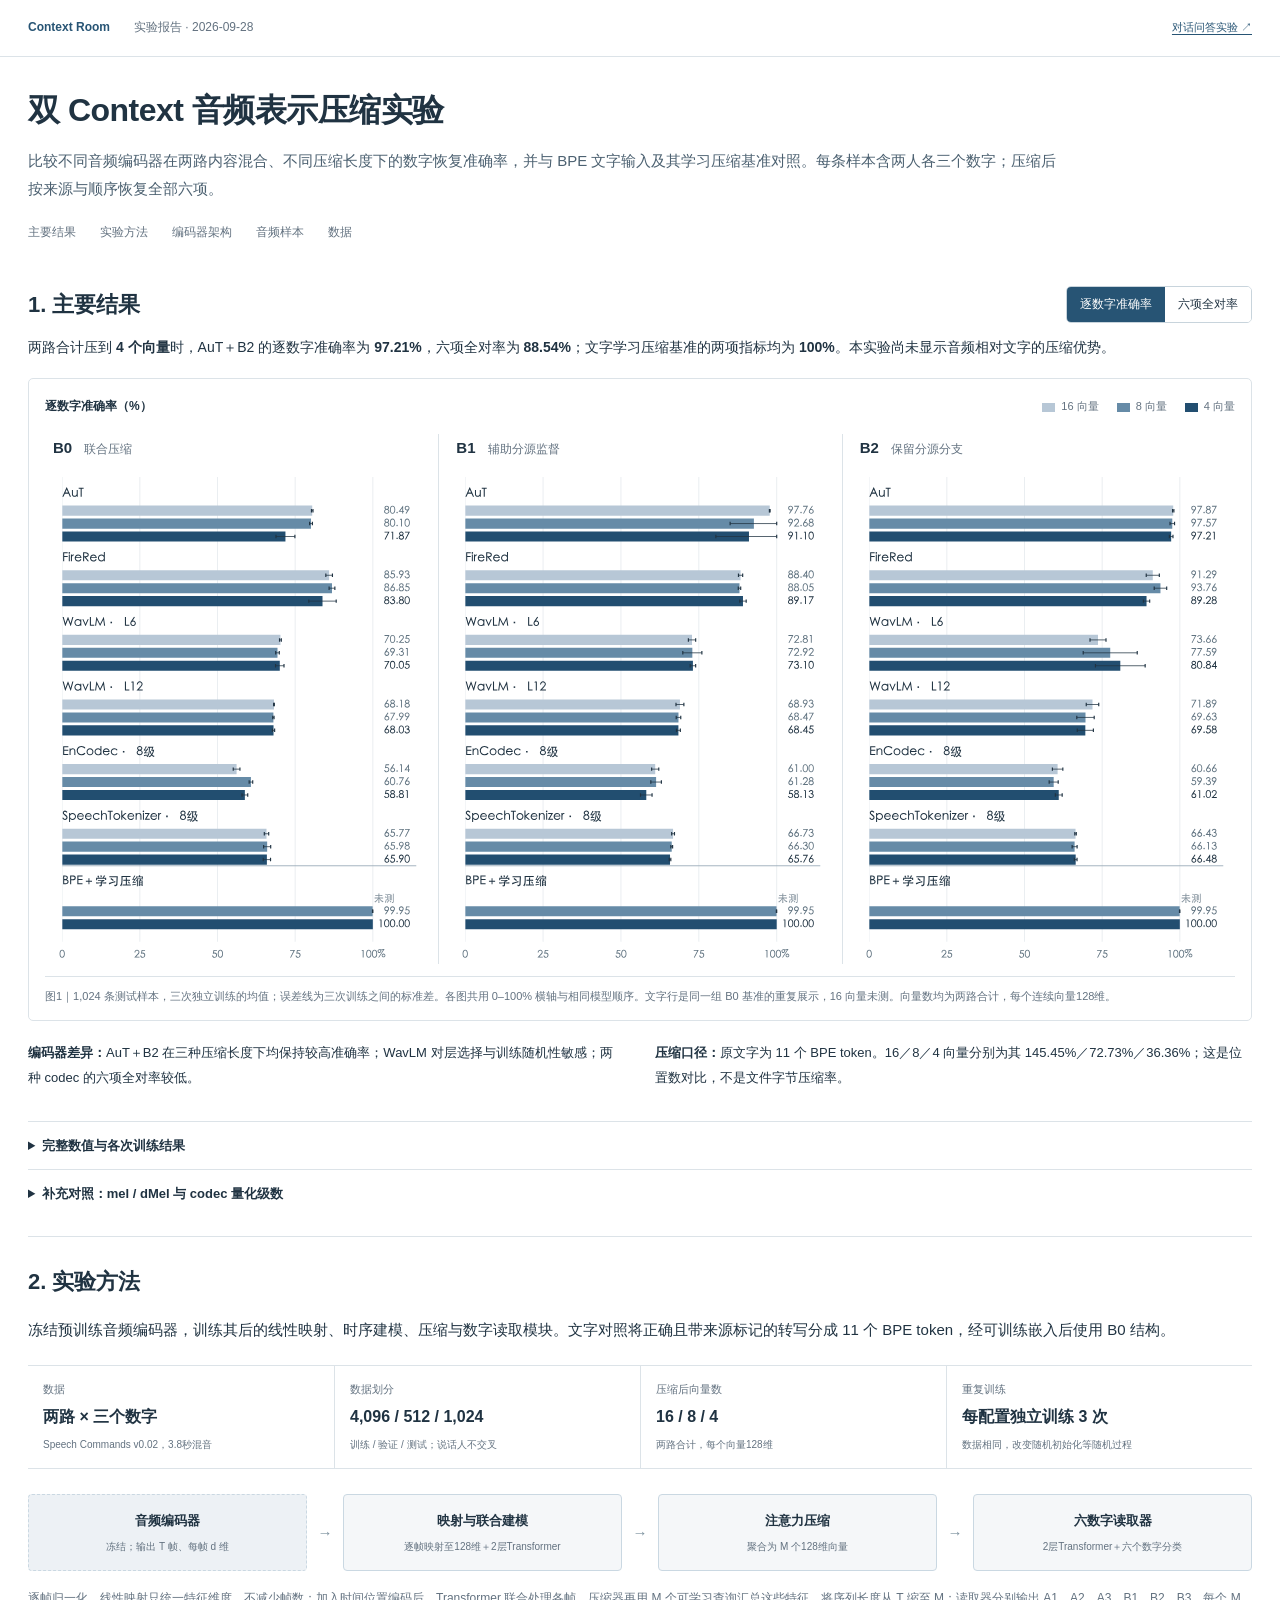
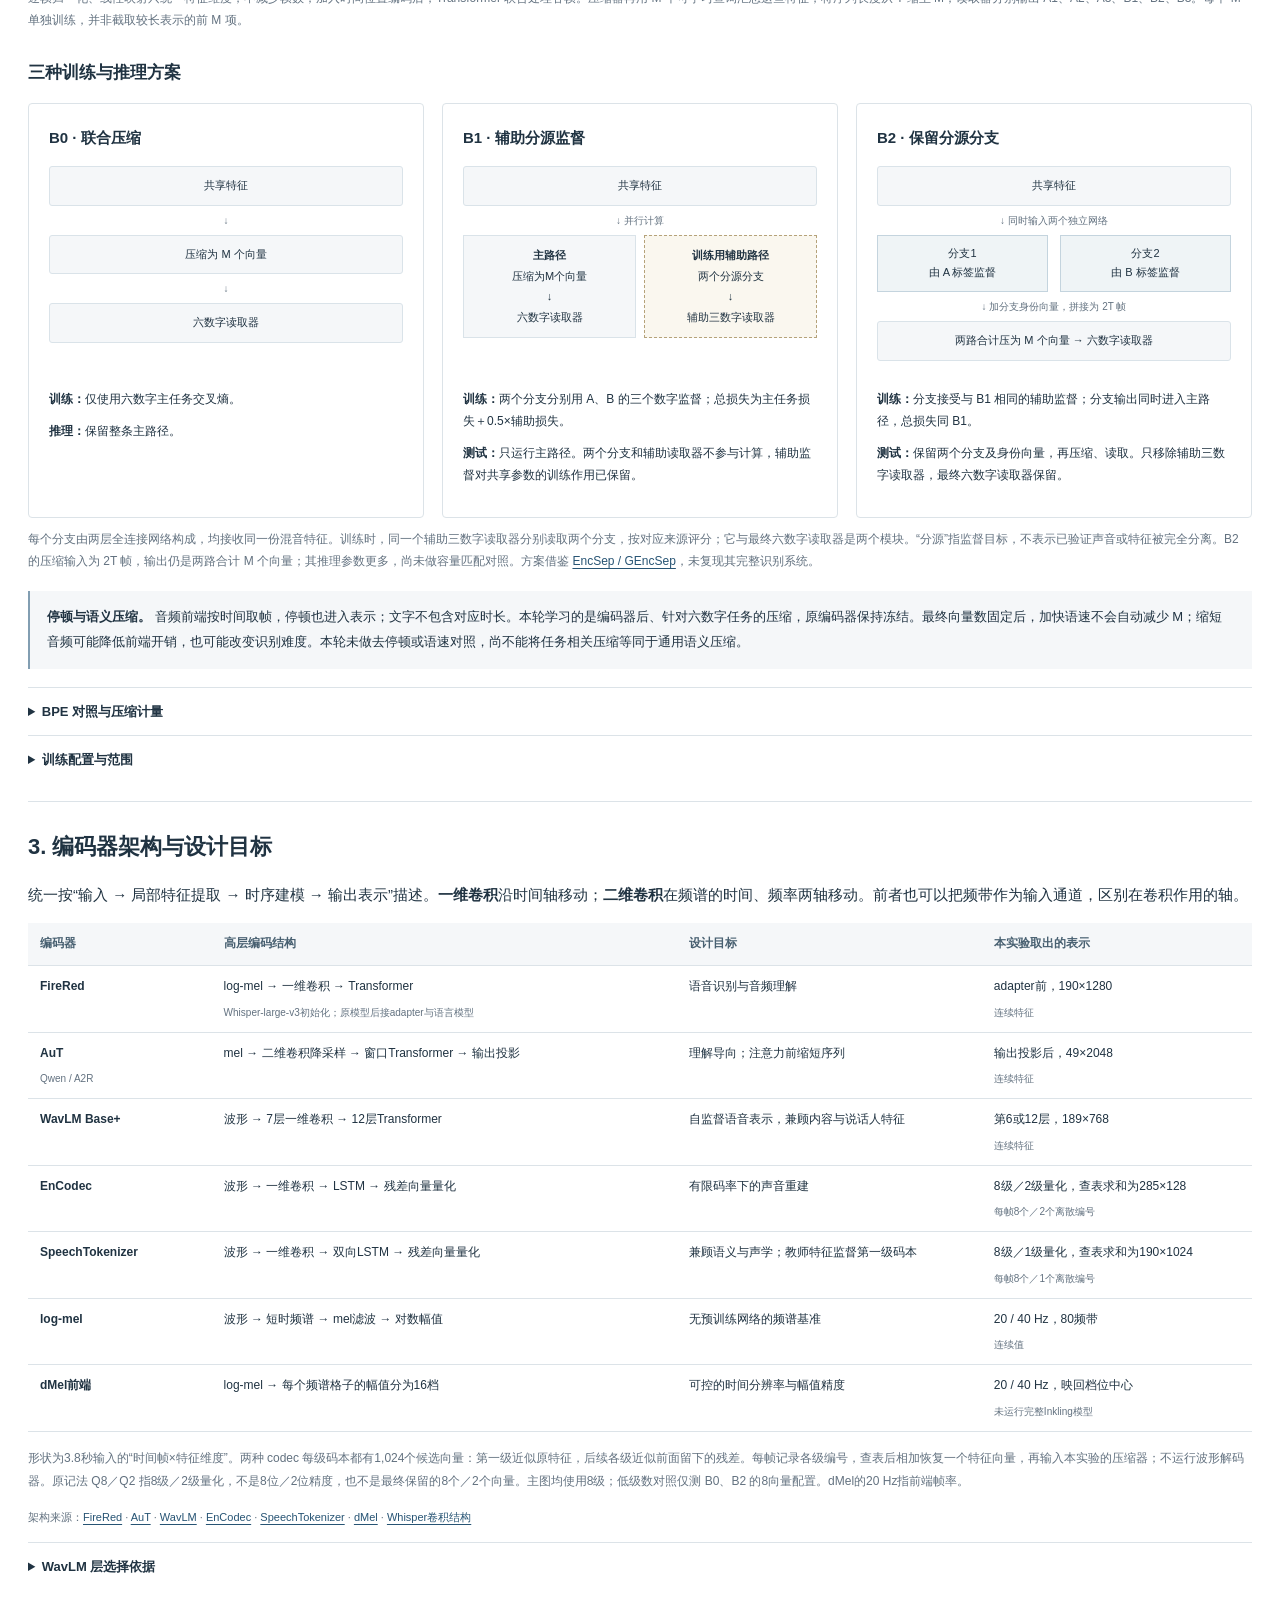
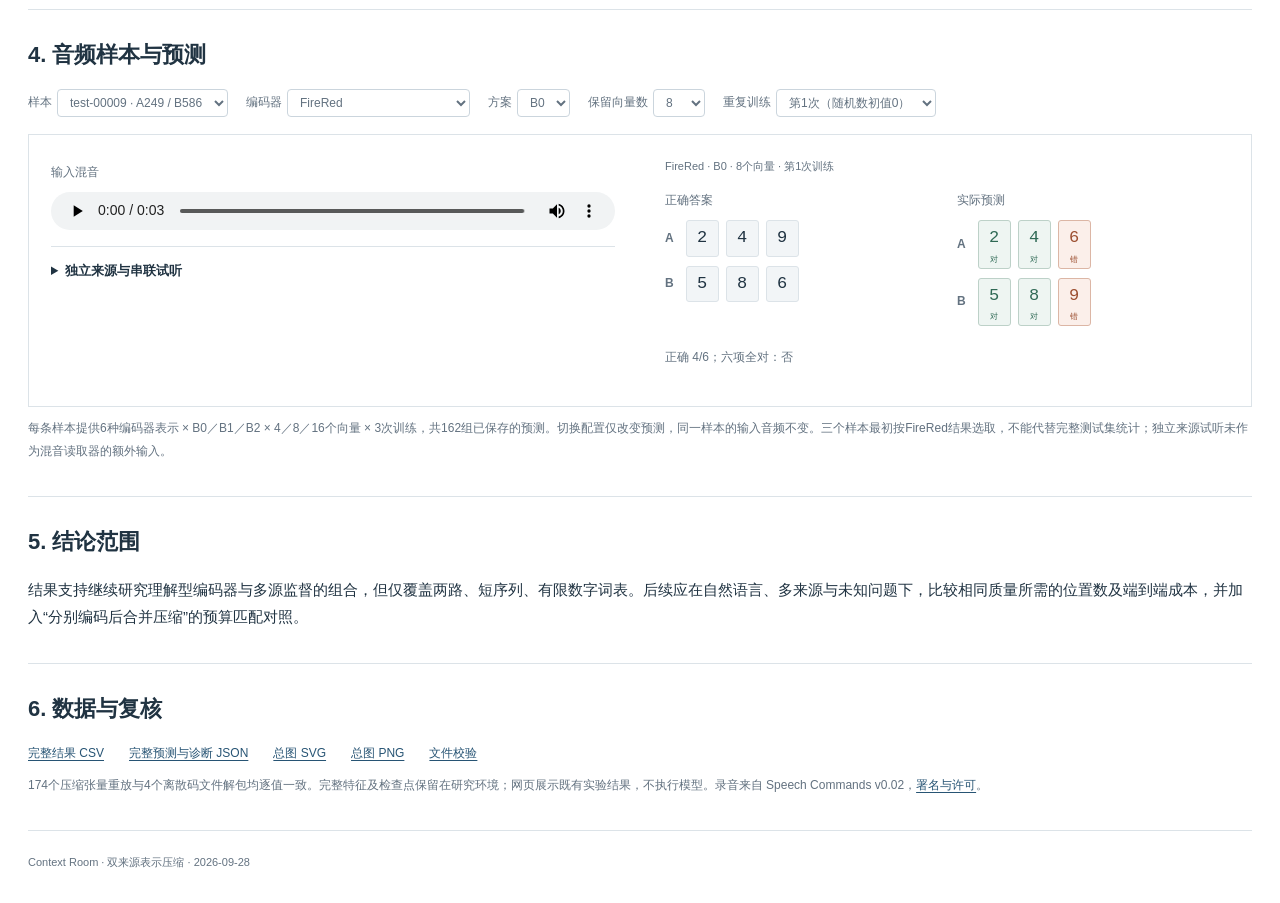
==== commit 229aae86: "Clarify audio experiment methods and expose every sample configuration" ====
--- a/audio-token-efficiency/index.html
+++ b/audio-token-efficiency/index.html
@@ -2,7 +2,7 @@
 <html lang="zh-CN">
 <head>
 <meta charset="utf-8"><meta name="viewport" content="width=device-width,initial-scale=1">
-<meta name="description" content="双context条件下，音频编码器在不同压缩预算上的内容恢复准确率，与BPE文字基准比较。">
+<meta name="description" content="双context条件下，音频编码器在不同压缩长度上的内容恢复准确率，与BPE文字基准比较。">
 <title>双 Context 音频表示压缩实验</title>
 <link rel="icon" href="data:image/svg+xml,%3Csvg xmlns='http://www.w3.org/2000/svg' viewBox='0 0 40 40'%3E%3Ccircle cx='20' cy='20' r='15' fill='%23275474'/%3E%3C/svg%3E">
 <link rel="stylesheet" href="style.css"><script src="data.js" defer></script><script src="app.js" defer></script>
@@ -13,43 +13,43 @@
 <main>
 <header id="overview" class="report-header">
 <h1>双 Context 音频表示压缩实验</h1>
-<p class="abstract">比较不同音频编码器在两路内容混合、不同压缩预算下的数字恢复准确率，并与 BPE 文字输入及其学习压缩基准对照。每条样本含两人各三个数字；压缩后按来源与顺序恢复全部六项。</p>
+<p class="abstract">比较不同音频编码器在两路内容混合、不同压缩长度下的数字恢复准确率，并与 BPE 文字输入及其学习压缩基准对照。每条样本含两人各三个数字；压缩后按来源与顺序恢复全部六项。</p>
 <nav aria-label="报告目录"><a href="#results">主要结果</a><a href="#pipeline">实验方法</a><a href="#architectures">编码器架构</a><a href="#task">音频样本</a><a href="#evidence">数据</a></nav>
 </header>
 
 <section id="results">
 <div class="section-title"><h2>1. 主要结果</h2><div class="metric-switch" role="group" aria-label="选择评价指标"><button data-metric="digit_accuracy" aria-pressed="true">逐数字准确率</button><button data-metric="all_labeled_correct" aria-pressed="false">六项全对率</button></div></div>
-<p class="result-summary">两路合计压到 <strong>4 个位置</strong>时，AuT＋B2 的逐数字准确率为 <strong>97.21%</strong>，六项全对率为 <strong>88.54%</strong>；文字学习压缩基准的两项指标均为 <strong>100%</strong>。本实验尚未显示音频相对文字的压缩优势。</p>
+<p class="result-summary">两路合计压到 <strong>4 个向量</strong>时，AuT＋B2 的逐数字准确率为 <strong>97.21%</strong>，六项全对率为 <strong>88.54%</strong>；文字学习压缩基准的两项指标均为 <strong>100%</strong>。本实验尚未显示音频相对文字的压缩优势。</p>
 <figure class="main-figure">
-<div class="figure-head"><span id="metric-heading">逐数字准确率（%）</span><div class="legend"><span><i class="budget16"></i>16 位置</span><span><i class="budget8"></i>8 位置</span><span><i class="budget4"></i>4 位置</span></div></div>
+<div class="figure-head"><span id="metric-heading">逐数字准确率（%）</span><div class="legend"><span><i class="budget16"></i>16 向量</span><span><i class="budget8"></i>8 向量</span><span><i class="budget4"></i>4 向量</span></div></div>
 <div class="bar-panels">
-<div><h3>B0 <span>联合压缩</span></h3><img id="chart-B0" src="bars-digit_accuracy-B0.svg" alt="B0联合压缩：各编码器在16、8、4位置的逐数字准确率"></div>
-<div><h3>B1 <span>辅助分源监督</span></h3><img id="chart-B1" src="bars-digit_accuracy-B1.svg" alt="B1辅助分源监督：各编码器在16、8、4位置的逐数字准确率"></div>
-<div><h3>B2 <span>保留分源特征</span></h3><img id="chart-B2" src="bars-digit_accuracy-B2.svg" alt="B2保留分源特征：各编码器在16、8、4位置的逐数字准确率"></div>
+<div><h3>B0 <span>联合压缩</span></h3><img id="chart-B0" src="bars-digit_accuracy-B0.svg" alt="B0联合压缩：各编码器在16、8、4个向量的逐数字准确率"></div>
+<div><h3>B1 <span>辅助分源监督</span></h3><img id="chart-B1" src="bars-digit_accuracy-B1.svg" alt="B1辅助分源监督：各编码器在16、8、4个向量的逐数字准确率"></div>
+<div><h3>B2 <span>保留分源分支</span></h3><img id="chart-B2" src="bars-digit_accuracy-B2.svg" alt="B2保留分源分支：各编码器在16、8、4个向量的逐数字准确率"></div>
 </div>
-<figcaption>图1｜1,024 条测试样本，三个训练种子的均值；误差线为种子标准差。各图共用 0–100% 横轴与相同模型顺序。文字行是同一组 B0 基准的重复展示，16 位置未测。“位置”均指两路合计的 128 维连续向量。</figcaption>
+<figcaption>图1｜1,024 条测试样本，三次独立训练的均值；误差线为三次训练之间的标准差。各图共用 0–100% 横轴与相同模型顺序。文字行是同一组 B0 基准的重复展示，16 向量未测。向量数均为两路合计，每个连续向量128维。</figcaption>
 </figure>
-<div class="result-notes"><p><strong>编码器差异：</strong>AuT＋B2 在三个预算下均保持较高准确率；WavLM 对层选择与种子敏感；两种 codec 的六项全对率较低。</p><p><strong>压缩口径：</strong>原文字为 11 个 BPE token。16／8／4 位置分别为其 145.45%／72.73%／36.36%；这是位置数对比，不是文件字节压缩率。</p></div>
-<details><summary>完整数值与逐种子结果</summary><div class="table-wrap"><table id="results-table"><caption>三个种子均值（%）</caption><thead></thead><tbody></tbody></table></div><p class="small">逐数字准确率按六个带来源的位置计分；六项全对率要求整条样本全部正确。每个编码器、方案和预算分别训练，曲线不必单调。</p><div class="filters"><label>方案 <select id="seed-mode"><option>B0</option><option>B1</option><option selected>B2</option></select></label><label>位置预算 <select id="seed-budget"><option>16</option><option>8</option><option selected>4</option></select></label></div><div class="table-wrap"><table id="seeds-table"><thead><tr><th>表示</th><th>seed 0</th><th>seed 1</th><th>seed 2</th></tr></thead><tbody></tbody></table></div></details>
-<details><summary>补充对照：mel / dMel 与 codec 码本数</summary><p class="small">表内为“逐数字准确率／六项全对率”，均为三种子均值。mel / dMel 仅测 B0；码本数控制原生离散码率，与最终位置预算独立。</p><div class="table-wrap"><table id="mel-table"><thead><tr><th>B0 前端</th><th>16 位置</th><th>8 位置</th><th>4 位置</th></tr></thead><tbody></tbody></table></div><div class="table-wrap"><table id="codec-table"><thead><tr><th>Codec</th><th>原生码率</th><th>B0 · 8位置</th><th>B2 · 8位置</th></tr></thead><tbody></tbody></table></div></details>
+<div class="result-notes"><p><strong>编码器差异：</strong>AuT＋B2 在三种压缩长度下均保持较高准确率；WavLM 对层选择与训练随机性敏感；两种 codec 的六项全对率较低。</p><p><strong>压缩口径：</strong>原文字为 11 个 BPE token。16／8／4 向量分别为其 145.45%／72.73%／36.36%；这是位置数对比，不是文件字节压缩率。</p></div>
+<details><summary>完整数值与各次训练结果</summary><div class="table-wrap"><table id="results-table"><caption>三次训练均值（%）</caption><thead></thead><tbody></tbody></table></div><p class="small">逐数字准确率按六个带来源的位置计分；六项全对率要求整条样本全部正确。每个编码器、方案和压缩长度分别训练，曲线不必单调。</p><div class="filters"><label>方案 <select id="seed-mode"><option>B0</option><option>B1</option><option selected>B2</option></select></label><label>保留向量数 <select id="seed-budget"><option>16</option><option>8</option><option selected>4</option></select></label></div><div class="table-wrap"><table id="seeds-table"><thead><tr><th>表示</th><th>第1次（初值0）</th><th>第2次（初值1）</th><th>第3次（初值2）</th></tr></thead><tbody></tbody></table></div></details>
+<details><summary>补充对照：mel / dMel 与 codec 量化级数</summary><p class="small">表内为“逐数字准确率／六项全对率”，均为三次训练均值。mel / dMel 仅测 B0；量化级数控制原生离散码率，与最终保留向量数独立。</p><div class="table-wrap"><table id="mel-table"><thead><tr><th>B0 前端</th><th>16 向量</th><th>8 向量</th><th>4 向量</th></tr></thead><tbody></tbody></table></div><div class="table-wrap"><table id="codec-table"><thead><tr><th>Codec</th><th>原生码率</th><th>B0 · 8向量</th><th>B2 · 8向量</th></tr></thead><tbody></tbody></table></div></details>
 </section>
 
 <section id="pipeline">
 <h2>2. 实验方法</h2>
-<p>音频路径使用冻结的预训练编码器，训练其后的特征适配、压缩和读取模块。文字路径将已知正确、带来源的转写分成 11 个 BPE token，经可训练嵌入后使用相同类型的压缩与读取结构。</p>
-<div class="protocol"><div><span>数据</span><strong>两路 × 三个数字</strong><small>Speech Commands v0.02，3.8秒混音</small></div><div><span>数据划分</span><strong>4,096 / 512 / 1,024</strong><small>训练 / 验证 / 测试；说话人不交叉</small></div><div><span>压缩预算</span><strong>16 / 8 / 4 位置</strong><small>两路合计，每位置128维</small></div><div><span>训练</span><strong>每配置 3 个种子</strong><small>验证集选检查点，统一测试评分</small></div></div>
-<div class="pipeline" aria-label="音频路径的共同结构"><div class="frozen"><b>音频编码器</b><small>冻结；输出时间帧特征</small></div><span>→</span><div><b>特征适配</b><small>投影至128维＋2层Transformer</small></div><span>→</span><div><b>注意力压缩</b><small>可学习查询聚合为 M 个向量</small></div><span>→</span><div><b>数字读取器</b><small>2层Transformer＋六个分类输出</small></div></div>
-<p class="small">压缩器用 M 个可学习查询对输入特征做交叉注意力，输出 M×128 表示；读取器用六个查询分别预测 A1、A2、A3、B1、B2、B3。M 表示最终位置数，压缩前的编码器帧数因模型而异。</p>
+<p>冻结预训练音频编码器，训练其后的线性映射、时序建模、压缩与数字读取模块。文字对照将正确且带来源标记的转写分成 11 个 BPE token，经可训练嵌入后使用 B0 结构。</p>
+<div class="protocol"><div><span>数据</span><strong>两路 × 三个数字</strong><small>Speech Commands v0.02，3.8秒混音</small></div><div><span>数据划分</span><strong>4,096 / 512 / 1,024</strong><small>训练 / 验证 / 测试；说话人不交叉</small></div><div><span>压缩后向量数</span><strong>16 / 8 / 4</strong><small>两路合计，每个向量128维</small></div><div><span>重复训练</span><strong>每配置独立训练 3 次</strong><small>数据相同，改变随机初始化等随机过程</small></div></div>
+<div class="pipeline" aria-label="B0 音频路径；B1与B2的差异见下方"><div class="frozen"><b>音频编码器</b><small>冻结；输出 T 帧、每帧 d 维</small></div><span>→</span><div><b>映射与联合建模</b><small>逐帧映射至128维＋2层Transformer</small></div><span>→</span><div><b>注意力压缩</b><small>聚合为 M 个128维向量</small></div><span>→</span><div><b>六数字读取器</b><small>2层Transformer＋六个数字分类</small></div></div>
+<p class="small">逐帧归一化、线性映射只统一特征维度，不减少帧数；加入时间位置编码后，Transformer 联合处理各帧。压缩器再用 M 个可学习查询汇总这些特征，将序列长度从 T 缩至 M；读取器分别输出 A1、A2、A3、B1、B2、B3。每个 M 单独训练，并非截取较长表示的前 M 项。</p>
 <h3>三种训练与推理方案</h3>
 <div class="methods-grid">
 <article class="method"><h4>B0 · 联合压缩</h4><div class="method-flow"><div>共享特征</div><span>↓</span><div>压缩为 M 个向量</div><span>↓</span><div>六数字读取器</div></div><p><strong>训练：</strong>仅使用六数字主任务交叉熵。</p><p><strong>推理：</strong>保留整条主路径。</p></article>
-<article class="method"><h4>B1 · 辅助分源监督</h4><div class="method-flow"><div>共享特征</div><span>↓ 并行分支</span><div class="training-branches"><div><b>主路径</b><br>压缩为M个向量<br>↓<br>六数字读取器</div><div class="aux"><b>仅训练</b><br>两路特征变换<br>↓<br>A、B各三个数字</div></div></div><p><strong>训练：</strong>主任务损失＋0.5×分源辅助损失；辅助梯度更新共享特征。</p><p><strong>推理：</strong>删除辅助支路，与 B0 结构相同。</p></article>
-<article class="method"><h4>B2 · 保留分源特征</h4><div class="method-flow"><div>共享特征</div><span>↓</span><div class="branches"><span>A 特征变换</span><span>B 特征变换</span></div><span>↓ 加来源嵌入，沿时间拼接</span><div>两路合计压为 M 个向量 → 六数字读取器</div></div><p><strong>训练：</strong>同 B1 的主任务与分源辅助损失。</p><p><strong>推理：</strong>保留两路特征变换，删除辅助数字预测头。</p></article>
+<article class="method"><h4>B1 · 辅助分源监督</h4><div class="method-flow"><div>共享特征</div><span>↓ 并行计算</span><div class="training-branches"><div><b>主路径</b><br>压缩为M个向量<br>↓<br>六数字读取器</div><div class="aux"><b>训练用辅助路径</b><br>两个分源分支<br>↓<br>辅助三数字读取器</div></div></div><p><strong>训练：</strong>两个分支分别用 A、B 的三个数字监督；总损失为主任务损失＋0.5×辅助损失。</p><p><strong>测试：</strong>只运行主路径。两个分支和辅助读取器不参与计算，辅助监督对共享参数的训练作用已保留。</p></article>
+<article class="method"><h4>B2 · 保留分源分支</h4><div class="method-flow"><div>共享特征</div><span>↓ 同时输入两个独立网络</span><div class="branches"><span>分支1<br>由 A 标签监督</span><span>分支2<br>由 B 标签监督</span></div><span>↓ 加分支身份向量，拼接为 2T 帧</span><div>两路合计压为 M 个向量 → 六数字读取器</div></div><p><strong>训练：</strong>分支接受与 B1 相同的辅助监督；分支输出同时进入主路径，总损失同 B1。</p><p><strong>测试：</strong>保留两个分支及身份向量，再压缩、读取。只移除辅助三数字读取器，最终六数字读取器保留。</p></article>
 </div>
-<p class="small">两路特征变换各由两层全连接网络构成，处理同一份共享特征；不生成分离波形。B2 增加了推理参数，尚未进行容量匹配对照。B1/B2 借鉴 <a href="https://arxiv.org/html/2409.00815v3#S3">EncSep / GEncSep</a> 的特征分离与多源监督思路，未复现其完整语音识别系统。</p>
-<div class="scope-note"><strong>停顿与语义压缩。</strong> 音频前端按时间取帧，停顿也进入表示；文字不包含对应时长。本轮学习的是编码器后、针对六数字任务的压缩，原编码器保持冻结。最终位置数固定后，加快语速不会自动减少 M；缩短音频可能降低前端开销，也可能改变识别难度。本轮未做去停顿或语速对照，尚不能将任务相关压缩等同于通用语义压缩。</div>
-<details id="compression"><summary>BPE 对照与压缩计量</summary><p>BPE 按训练语料中的合并规则，把文字切成词表片段并记录编号，可逆恢复原文字。本轮进一步对编号的嵌入做学习压缩。图中的文字结果指“BPE＋学习压缩”，并非BPE本身将11个编号变成4个编号。</p><p>未学习压缩的11个文字位置在单种子对照中两项指标均为100%。文字已获得正确内容与来源；音频还承担识别与混叠处理，因此这里是任务级基准。</p><p class="formula">位置保留比例 = M / 11；连续载荷 = M × 128 × 32 bit；离散码载荷 = 帧数 × 码本数 × log₂(词表大小) bit。</p><p>4个float32向量为2 KiB，11个uint32 BPE编号为44字节，均不含共享模型或词表。本实验未测完整语言模型的成本。</p></details>
-<details><summary>训练配置与范围</summary><p>AdamW，学习率5×10⁻⁴，batch 64，最多40轮；共享模块与读取器宽度128，注意力4头。录音文件、说话人与完整六数字组合在划分间隔离。A首项先起播，B首项晚0.6秒，后两项同时起播；有效发声重叠中位数约31.9%。</p><p>五组独立编码器权重，WavLM比较两个层；Qwen/A2R固定版本的525个音频塔张量逐值相同，合并报告。全部新增训练结束后统一评分；该测试集在较早实验已被查看，结果属于探索性比较。</p></details>
+<p class="small">每个分支由两层全连接网络构成，均接收同一份混音特征。训练时，同一个辅助三数字读取器分别读取两个分支，按对应来源评分；它与最终六数字读取器是两个模块。“分源”指监督目标，不表示已验证声音或特征被完全分离。B2 的压缩输入为 2T 帧，输出仍是两路合计 M 个向量；其推理参数更多，尚未做容量匹配对照。方案借鉴 <a href="https://arxiv.org/html/2409.00815v3#S3">EncSep / GEncSep</a>，未复现其完整识别系统。</p>
+<div class="scope-note"><strong>停顿与语义压缩。</strong> 音频前端按时间取帧，停顿也进入表示；文字不包含对应时长。本轮学习的是编码器后、针对六数字任务的压缩，原编码器保持冻结。最终向量数固定后，加快语速不会自动减少 M；缩短音频可能降低前端开销，也可能改变识别难度。本轮未做去停顿或语速对照，尚不能将任务相关压缩等同于通用语义压缩。</div>
+<details id="compression"><summary>BPE 对照与压缩计量</summary><p>BPE 按训练语料中的合并规则，把文字切成词表片段并记录编号，可逆恢复原文字。本轮进一步对编号的嵌入做学习压缩。图中的文字结果指“BPE＋学习压缩”，并非BPE本身将11个编号变成4个编号。</p><p>未学习压缩的11个文字位置在单次训练对照中两项指标均为100%。文字已获得正确内容与来源；音频还承担识别与混叠处理，因此这里是任务级基准。</p><p class="formula">位置保留比例 = M / 11；连续载荷 = M × 128 × 32 bit；离散码载荷 = 帧数 × 码本数 × log₂(词表大小) bit。</p><p>4个128维float32向量为2 KiB，11个uint32 BPE编号为44字节，均不含共享模型或词表。本实验未测完整语言模型的成本。</p></details>
+<details><summary>训练配置与范围</summary><p>AdamW，学习率5×10⁻⁴，batch 64，最多40轮；共享模块与读取器宽度128，注意力4头。每种配置使用随机数初值0、1、2重复训练，改变参数初始化、批次顺序与训练中的随机失活，数据划分不变；每次按验证集选检查点，再在同一测试集评分。图中报告三次训练的均值与标准差。</p><p>录音文件、说话人与完整六数字组合在划分间隔离。A首项先起播，B首项晚0.6秒，后两项同时起播；有效发声重叠中位数约31.9%。五组独立编码器权重，WavLM比较两个层；Qwen/A2R固定版本的525个音频塔张量逐值相同，合并报告。全部新增训练结束后统一评分；该测试集在较早实验已被查看，结果属于探索性比较。</p></details>
 </section>
 
 <section id="architectures">
@@ -59,24 +59,24 @@
 <tr><th>FireRed</th><td>log-mel → 一维卷积 → Transformer<small>Whisper-large-v3初始化；原模型后接adapter与语言模型</small></td><td>语音识别与音频理解</td><td>adapter前，190×1280<small>连续特征</small></td></tr>
 <tr><th>AuT<br><small>Qwen / A2R</small></th><td>mel → 二维卷积降采样 → 窗口Transformer → 输出投影</td><td>理解导向；注意力前缩短序列</td><td>输出投影后，49×2048<small>连续特征</small></td></tr>
 <tr><th>WavLM Base+</th><td>波形 → 7层一维卷积 → 12层Transformer</td><td>自监督语音表示，兼顾内容与说话人特征</td><td>第6或12层，189×768<small>连续特征</small></td></tr>
-<tr><th>EnCodec</th><td>波形 → 一维卷积 → LSTM → 残差向量量化</td><td>有限码率下的声音重建</td><td>Q8 / Q2码本查表求和，285×128<small>原生为离散码</small></td></tr>
-<tr><th>SpeechTokenizer</th><td>波形 → 一维卷积 → 双向LSTM → 残差向量量化</td><td>兼顾语义与声学；教师特征监督第一码本</td><td>Q8 / Q1码本查表求和，190×1024<small>原生为离散码</small></td></tr>
+<tr><th>EnCodec</th><td>波形 → 一维卷积 → LSTM → 残差向量量化</td><td>有限码率下的声音重建</td><td>8级／2级量化，查表求和为285×128<small>每帧8个／2个离散编号</small></td></tr>
+<tr><th>SpeechTokenizer</th><td>波形 → 一维卷积 → 双向LSTM → 残差向量量化</td><td>兼顾语义与声学；教师特征监督第一级码本</td><td>8级／1级量化，查表求和为190×1024<small>每帧8个／1个离散编号</small></td></tr>
 <tr><th>log-mel</th><td>波形 → 短时频谱 → mel滤波 → 对数幅值</td><td>无预训练网络的频谱基准</td><td>20 / 40 Hz，80频带<small>连续值</small></td></tr>
 <tr><th>dMel前端</th><td>log-mel → 每个频谱格子的幅值分为16档</td><td>可控的时间分辨率与幅值精度</td><td>20 / 40 Hz，映回档位中心<small>未运行完整Inkling模型</small></td></tr>
 </tbody></table></div>
-<p class="small">形状为该3.8秒输入的“时间帧×特征维度”。码本数Q控制每帧的残差量化层数，不对应说话人数；codec读取时不运行波形解码器。dMel的20 Hz指前端帧率。</p>
+<p class="small">形状为3.8秒输入的“时间帧×特征维度”。两种 codec 每级码本都有1,024个候选向量：第一级近似原特征，后续各级近似前面留下的残差。每帧记录各级编号，查表后相加恢复一个特征向量，再输入本实验的压缩器；不运行波形解码器。原记法 Q8／Q2 指8级／2级量化，不是8位／2位精度，也不是最终保留的8个／2个向量。主图均使用8级；低级数对照仅测 B0、B2 的8向量配置。dMel的20 Hz指前端帧率。</p>
 <p class="references">架构来源：<a href="https://arxiv.org/html/2608.24168#S2.SS2.SSS1">FireRed</a> · <a href="https://arxiv.org/html/2509.17765v1#S2.SS2">AuT</a> · <a href="https://arxiv.org/html/2110.13900v2#S4">WavLM</a> · <a href="https://github.com/facebookresearch/encodec/blob/main/encodec/modules/seanet.py">EnCodec</a> · <a href="https://arxiv.org/html/2308.16692v2#S3">SpeechTokenizer</a> · <a href="https://arxiv.org/html/2407.15835v2">dMel</a> · <a href="https://github.com/openai/whisper/blob/main/whisper/model.py">Whisper卷积结构</a></p>
-<details id="wavlm"><summary>WavLM 层选择依据</summary><p>第12层为常规末层输出，第6层为预设中间诊断点。保留原生帧时，第6／12层的验证逐数字准确率为88.02%／76.40%，据此在新增测试评分前追加第6层的完整预算实验。</p><p>两层输出形状相同，选层不减少位置数。第6层B2在4位置的测试均值为80.84%，种子范围73.70%–89.49%；未扫描全部层，不能据此认定第6层最优。</p></details>
+<details id="wavlm"><summary>WavLM 层选择依据</summary><p>第12层为常规末层输出，第6层为预设中间诊断点。保留原生帧时，第6／12层的验证逐数字准确率为88.02%／76.40%，据此在新增测试评分前追加第6层的完整压缩长度实验。</p><p>两层输出形状相同，选层不减少位置数。第6层B2在4向量的测试均值为80.84%，三次训练范围73.70%–89.49%；未扫描全部层，不能据此认定第6层最优。</p></details>
 </section>
 
 <section id="task">
 <h2>4. 音频样本与预测</h2>
-<div class="filters"><label>样本 <select id="example-select"><option value="test-00009">test-00009 · 来源对调</option><option value="test-00000">test-00000 · 完整恢复</option><option value="test-00005">test-00005 · 部分错误</option></select></label><label>编码器 <select id="example-model"></select></label><label>方案 <select id="example-mode"><option value="B0">B0</option><option value="B2">B2</option></select></label></div>
+<div class="filters"><label>样本 <select id="example-select"><option value="test-00009">test-00009 · A249 / B586</option><option value="test-00000">test-00000 · A853 / B513</option><option value="test-00005">test-00005 · A620 / B648</option></select></label><label>编码器 <select id="example-model"></select></label><label>方案 <select id="example-mode"><option>B0</option><option>B1</option><option>B2</option></select></label><label>保留向量数 <select id="example-budget"><option>4</option><option selected>8</option><option>16</option></select></label><label>重复训练 <select id="example-seed"><option value="0">第1次（随机数初值0）</option><option value="1">第2次（随机数初值1）</option><option value="2">第3次（随机数初值2）</option></select></label></div>
 <div class="example-grid"><div><label for="audio-mix">输入混音</label><audio id="audio-mix" controls preload="metadata"></audio><details><summary>独立来源与串联试听</summary><label for="audio-a">来源 A</label><audio id="audio-a" controls preload="none"></audio><label for="audio-b">来源 B</label><audio id="audio-b" controls preload="none"></audio><label for="audio-walk">A → B → 混音</label><audio id="audio-walk" controls preload="none"></audio></details></div><div id="example-answer" aria-live="polite"></div></div>
-<p class="small">固定8位置、seed 0。三个样本按FireRed结果选取用于示例；总体结果使用完整测试集。独立来源试听未作为混音读取器的额外输入。</p>
+<p class="small">每条样本提供6种编码器表示 × B0／B1／B2 × 4／8／16个向量 × 3次训练，共162组已保存的预测。切换配置仅改变预测，同一样本的输入音频不变。三个样本最初按FireRed结果选取，不能代替完整测试集统计；独立来源试听未作为混音读取器的额外输入。</p>
 </section>
 <section id="next"><h2>5. 结论范围</h2><p>结果支持继续研究理解型编码器与多源监督的组合，但仅覆盖两路、短序列、有限数字词表。后续应在自然语言、多来源与未知问题下，比较相同质量所需的位置数及端到端成本，并加入“分别编码后合并压缩”的预算匹配对照。</p></section>
-<section id="evidence"><h2>6. 数据与复核</h2><div class="downloads"><a href="curves.csv">完整结果 CSV</a><a href="data.json">逐种子与诊断 JSON</a><a id="figure-download" href="bars-digit_accuracy.svg">总图 SVG</a><a id="figure-png" href="bars-digit_accuracy.png">总图 PNG</a><a href="manifest.json">文件校验</a></div><p class="small">174个压缩张量重放与4个离散码文件解包均逐值一致。完整特征及检查点保留在研究环境；网页展示既有实验结果，不执行模型。录音来自 Speech Commands v0.02，<a href="ATTRIBUTION.md">署名与许可</a>。</p></section>
+<section id="evidence"><h2>6. 数据与复核</h2><div class="downloads"><a href="curves.csv">完整结果 CSV</a><a href="data.json">完整预测与诊断 JSON</a><a id="figure-download" href="bars-digit_accuracy.svg">总图 SVG</a><a id="figure-png" href="bars-digit_accuracy.png">总图 PNG</a><a href="manifest.json">文件校验</a></div><p class="small">174个压缩张量重放与4个离散码文件解包均逐值一致。完整特征及检查点保留在研究环境；网页展示既有实验结果，不执行模型。录音来自 Speech Commands v0.02，<a href="ATTRIBUTION.md">署名与许可</a>。</p></section>
 <footer>Context Room · 双来源表示压缩 · 2026-09-28</footer>
 </main>
 <noscript><p>结果总图可直接阅读；切换指标与样本需要JavaScript。完整数值见 <a href="curves.csv">CSV</a>。</p></noscript>
--- a/audio-token-efficiency/style.css
+++ b/audio-token-efficiency/style.css
@@ -5,3 +5,5 @@
 
 .bar-panels>div{position:relative;padding:0 8px}.bar-panels>div+div{border-left:0;padding-left:8px}.bar-panels>div+div:before{content:"";position:absolute;left:-10px;top:0;bottom:0;width:1px;background:var(--line)}.method-flow>.training-branches{display:grid;grid-template-columns:1fr 1fr;gap:8px;padding:0;border:0;background:white}.training-branches>div{padding:9px 5px;border:1px solid #dae3e9;background:var(--light);line-height:1.9}.training-branches>.aux{border-style:dashed;border-color:#b5a27a;background:#faf7ef}
 @media(max-width:760px){.bar-panels>div{padding:0}.bar-panels>div+div{padding-left:0;padding-top:18px}.bar-panels>div+div:before{display:none}}
+
+.example-config{font-size:11px;color:var(--muted);margin:0 0 13px}.filters label{display:inline-flex;align-items:center;gap:5px}.filters select{margin-left:0;min-width:0}
